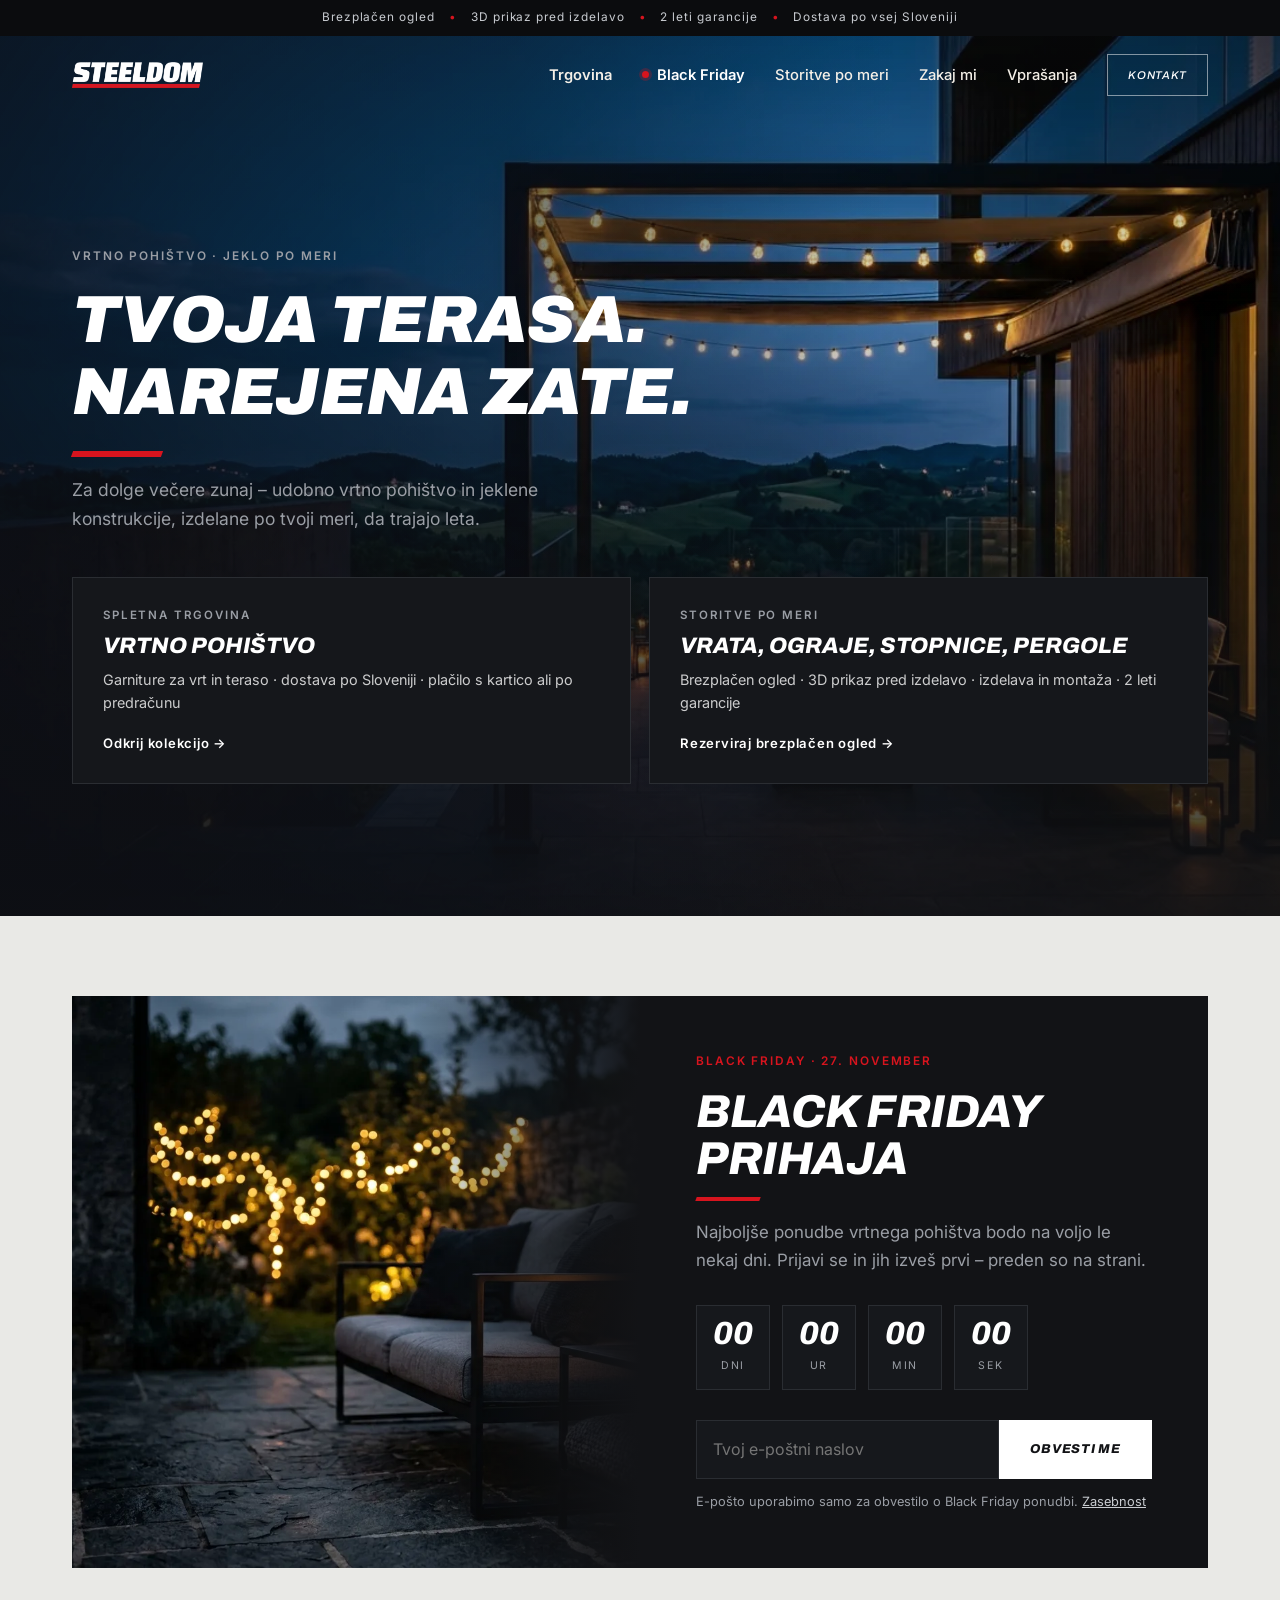
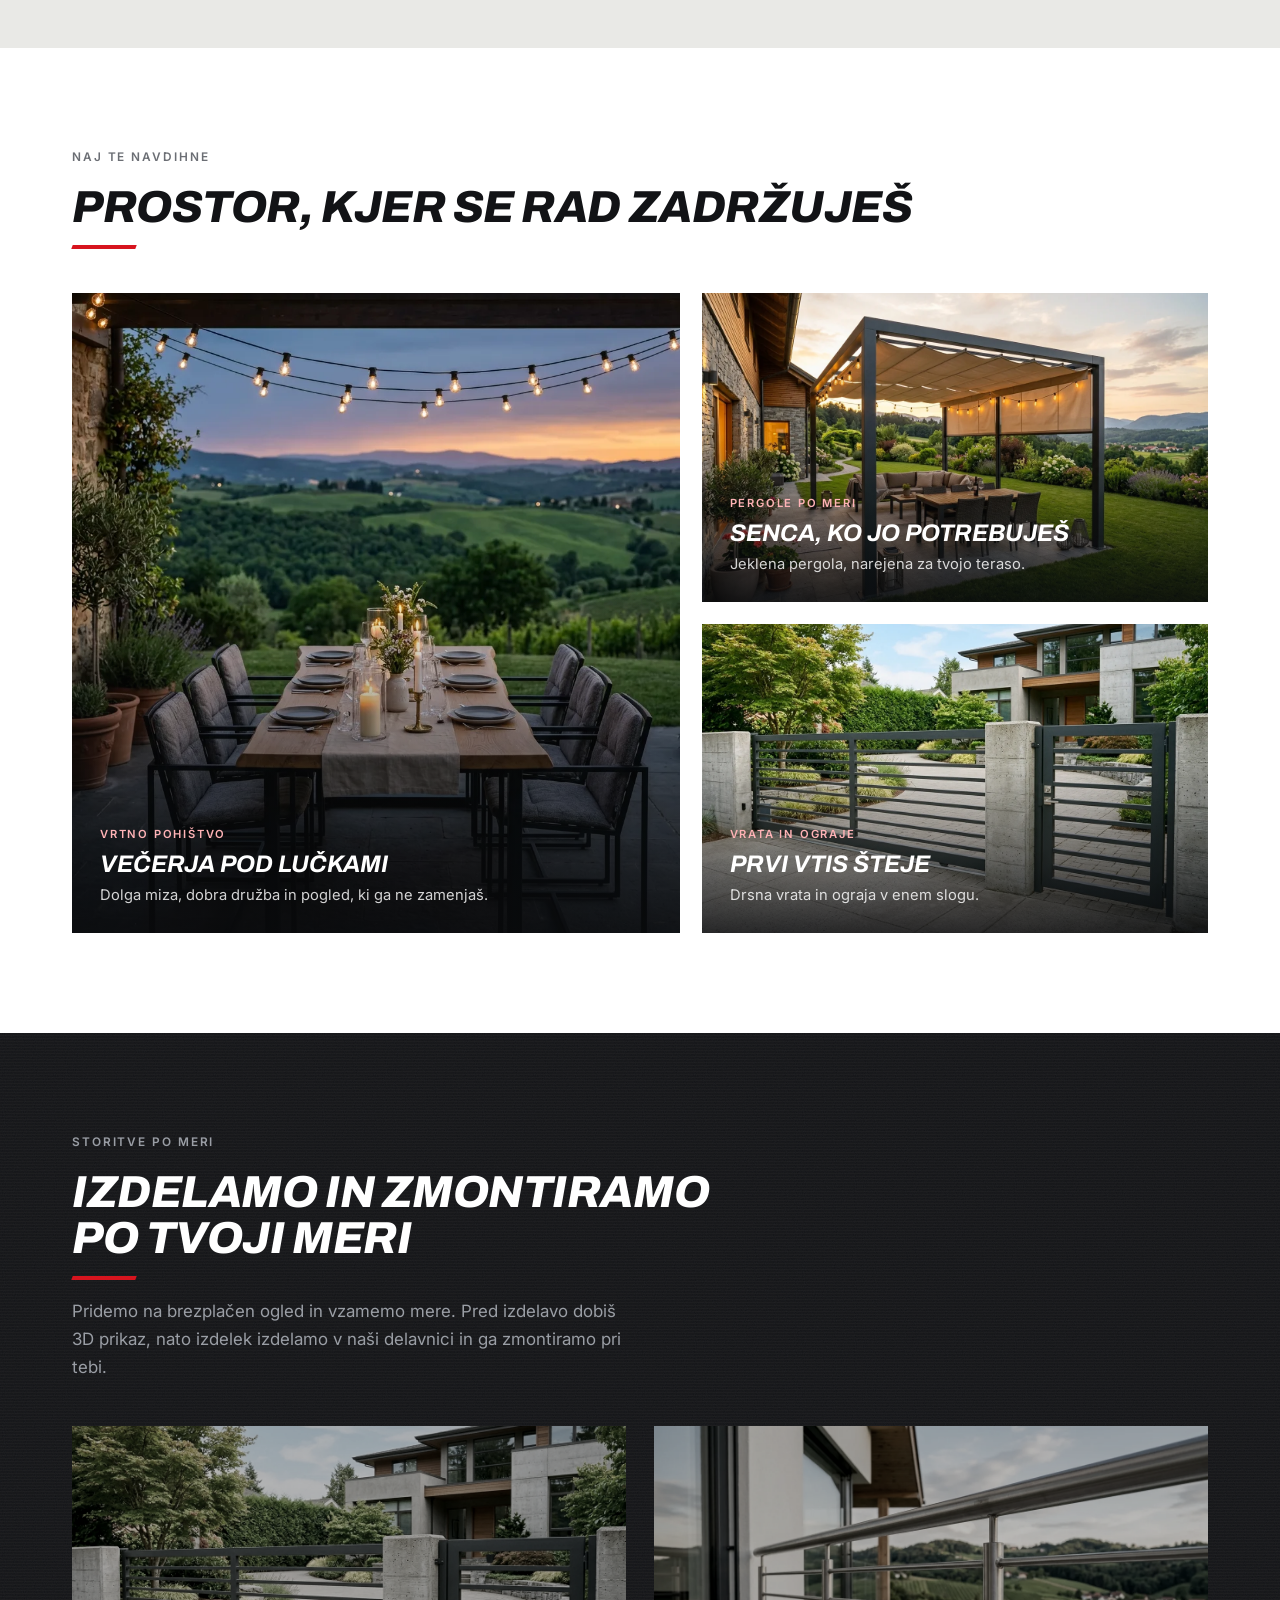
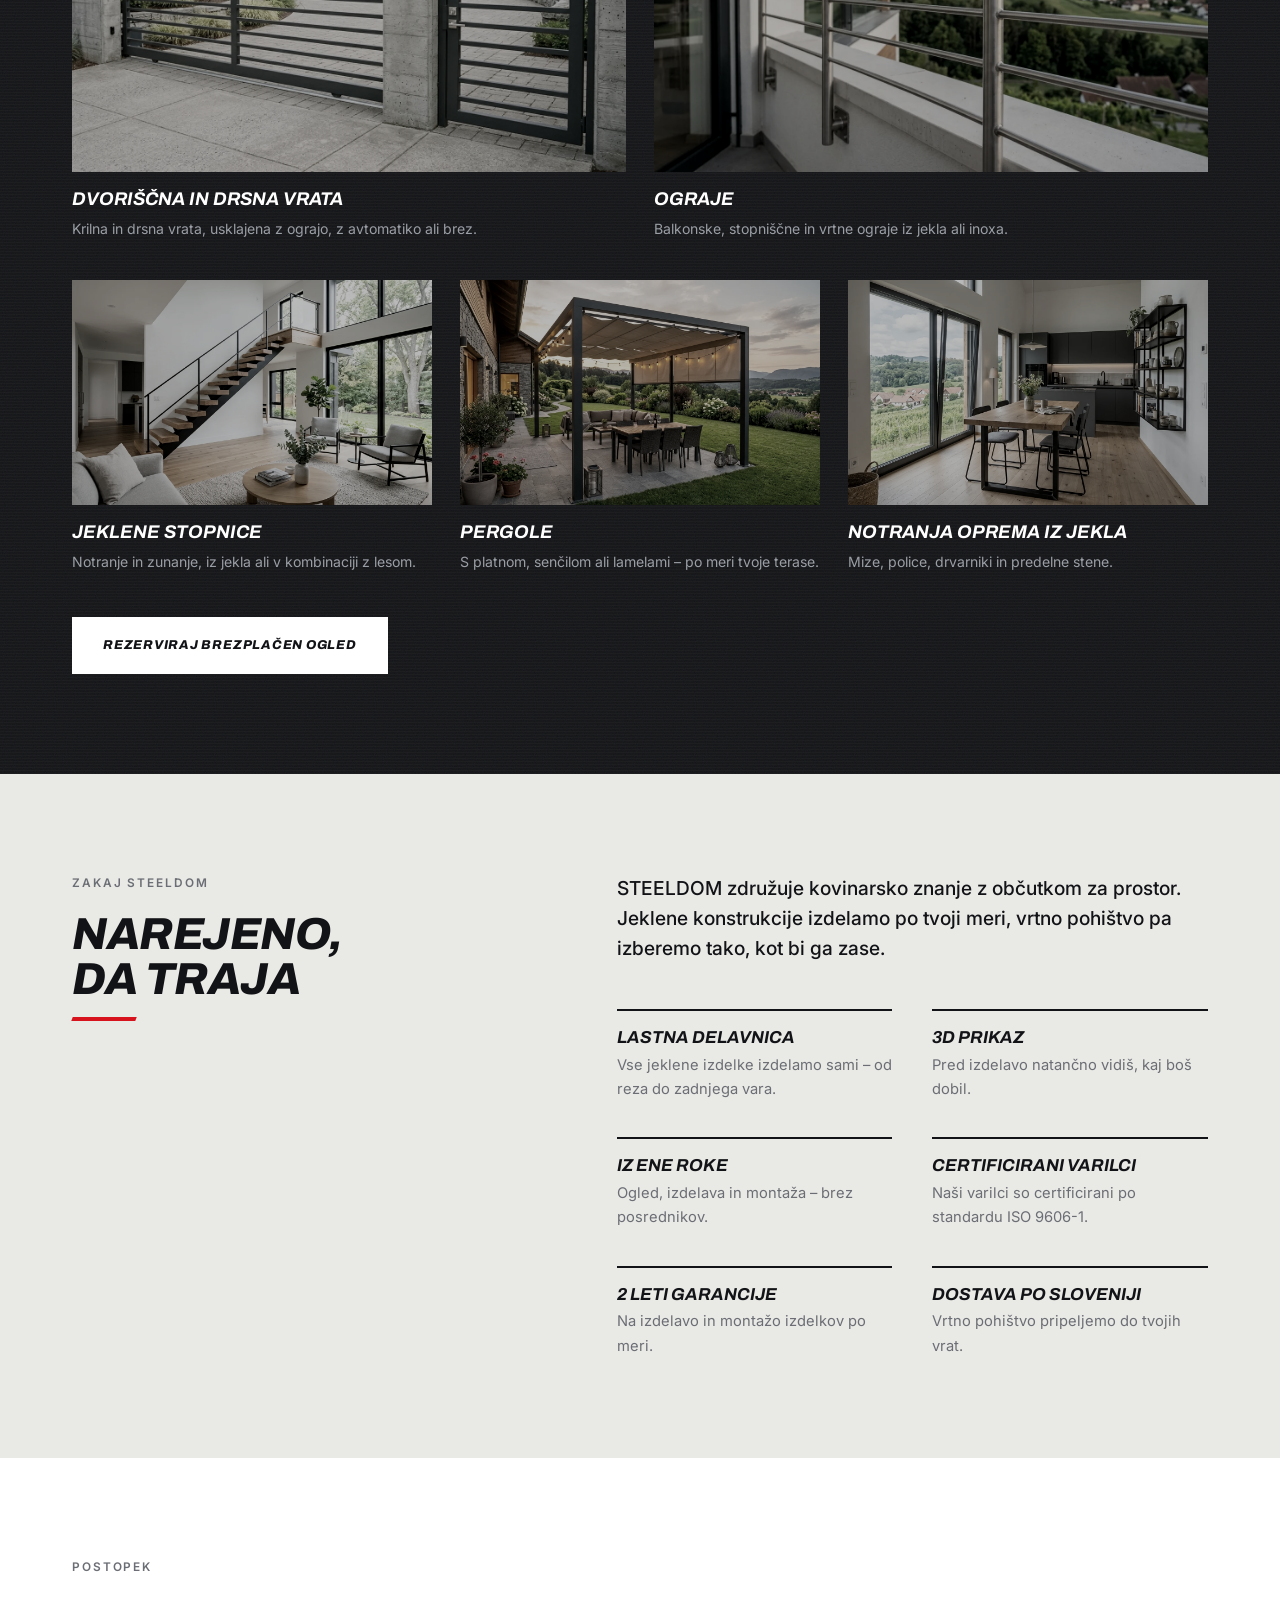
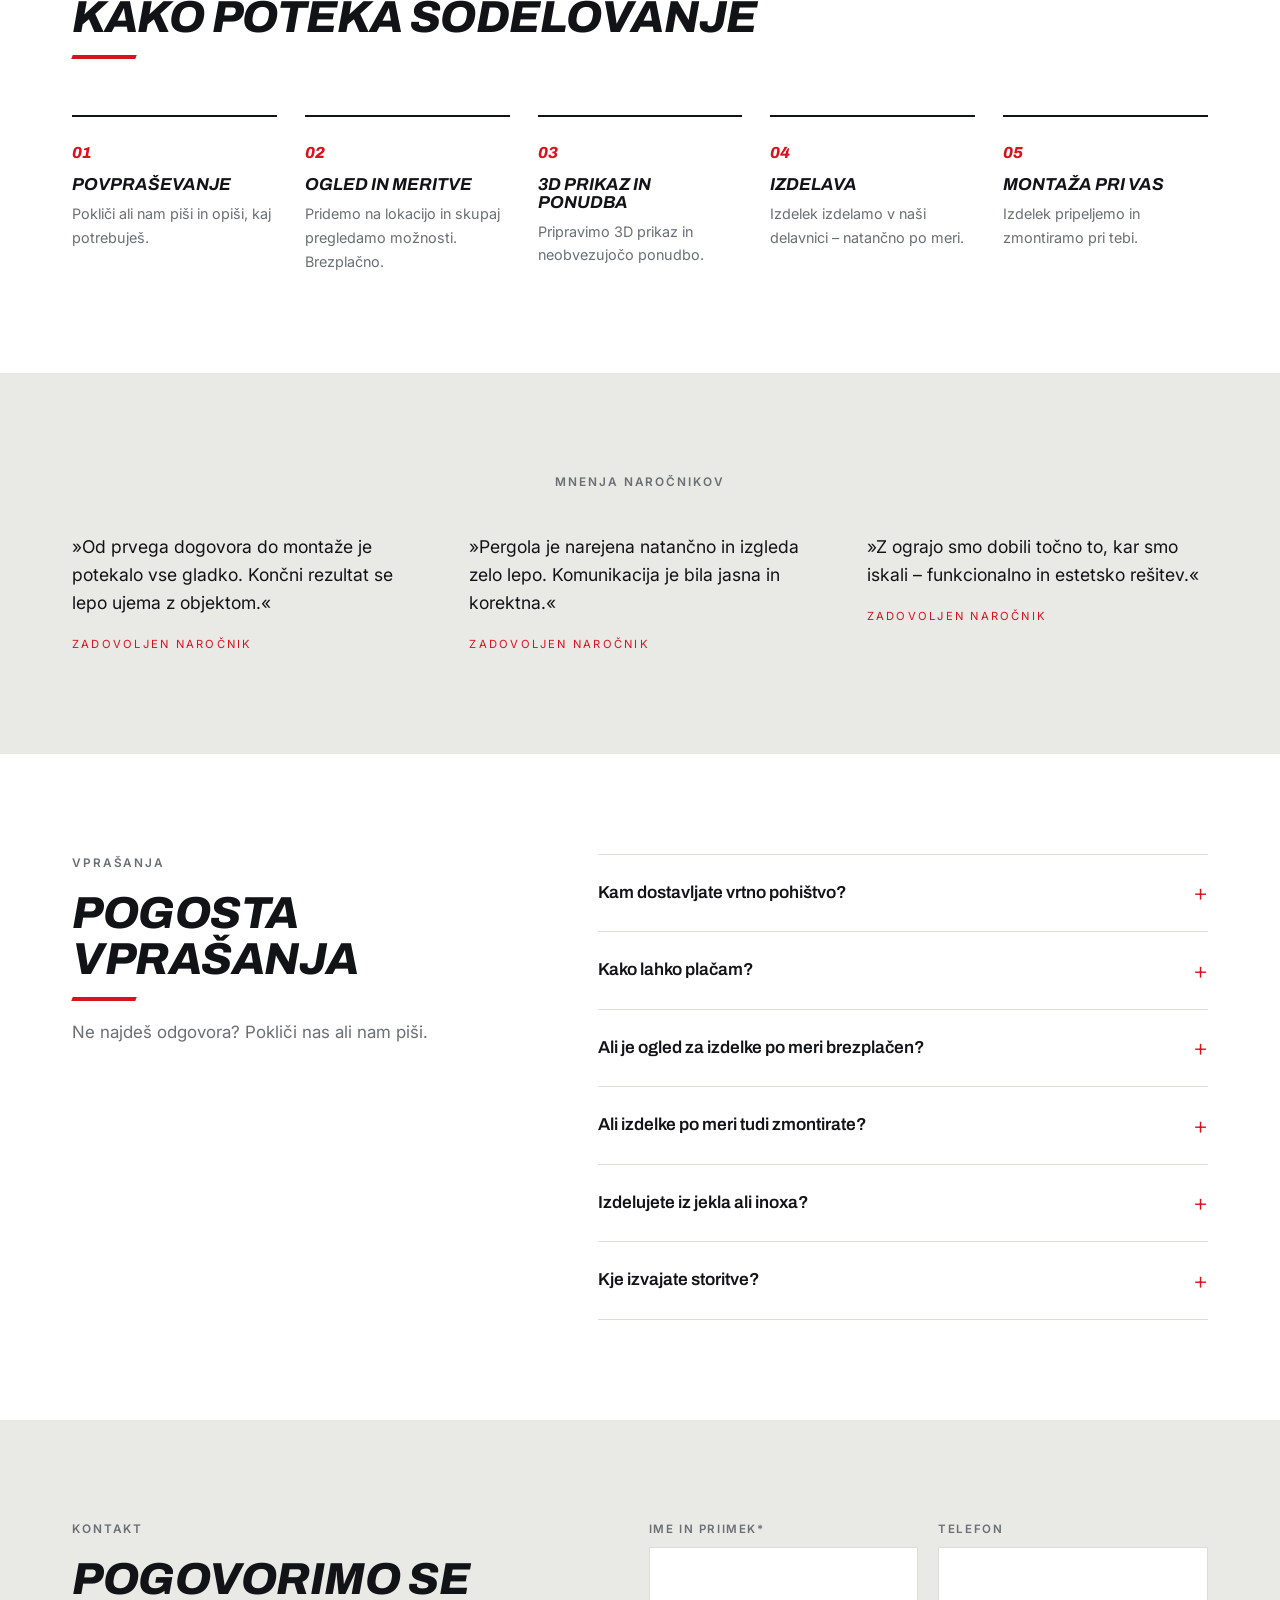
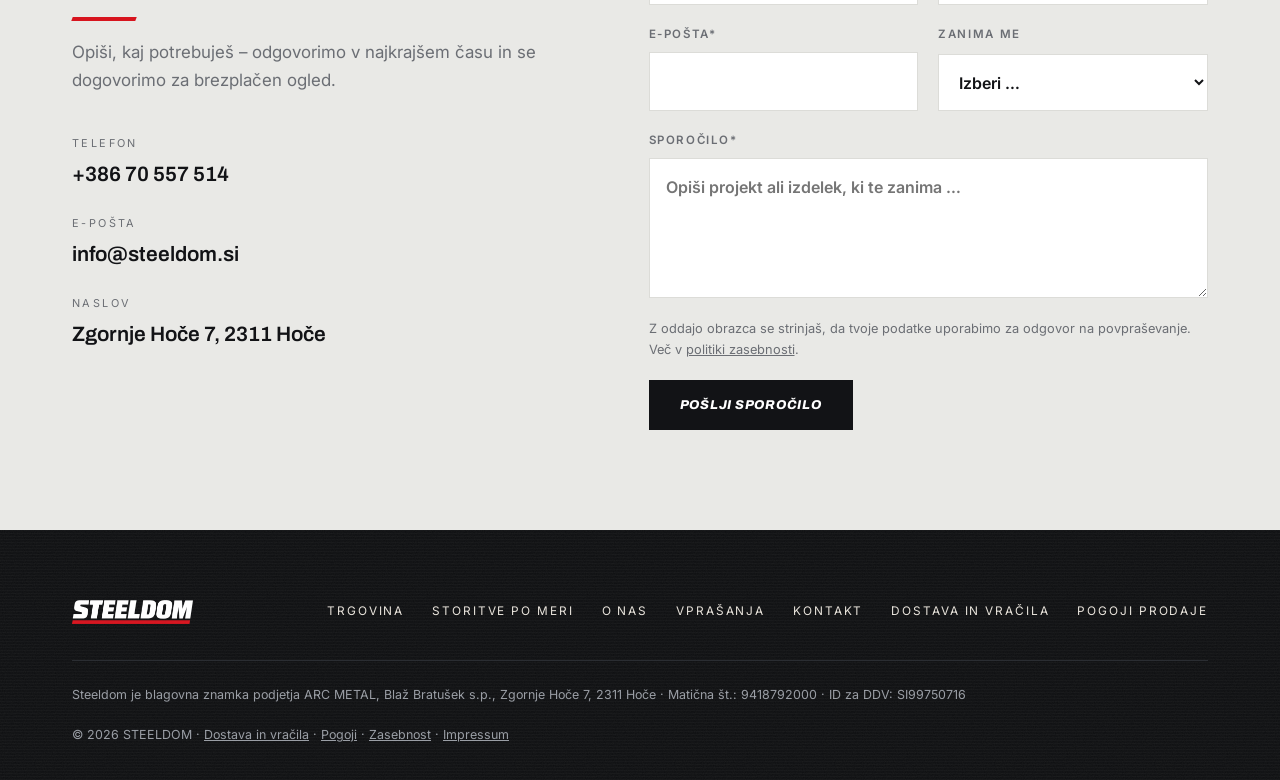
==== index.html @ 92d166ce "Ikona strani, SEO (sitemap, robots, canonical, og-image), stran Dostava in vračila, plavajoči kontak" ====
<!DOCTYPE html>
<html lang="sl">
<head>
<meta charset="utf-8">
<meta name="viewport" content="width=device-width, initial-scale=1">
<title>STEELDOM – Vrtno pohištvo in jeklene konstrukcije po meri</title>
<meta name="description" content="STEELDOM – vrtno pohištvo ter jeklena vrata, ograje, stopnice in pergole po meri. Lastna delavnica, 3D prikaz pred izdelavo, montaža in 2 leti garancije.">
<meta name="theme-color" content="#121316">
<meta property="og:title" content="STEELDOM – Tvoja terasa. Narejena zate.">
<meta property="og:description" content="Vrtno pohištvo in jeklene konstrukcije po meri za sodobne domove.">
<meta property="og:type" content="website">
<meta property="og:url" content="https://steeldom.si/">
<meta property="og:image" content="https://steeldom.si/img/og-image.jpg">
<meta property="og:locale" content="sl_SI">
<meta name="twitter:card" content="summary_large_image">
<link rel="preconnect" href="https://fonts.googleapis.com">
<link rel="preconnect" href="https://fonts.gstatic.com" crossorigin>
<link href="https://fonts.googleapis.com/css2?family=Archivo:ital,wght@0,500;0,600;0,700;1,700;1,800;1,900&family=Inter:wght@400;500;600&display=swap" rel="stylesheet">
<link rel="icon" href="favicon.ico" sizes="any">
<link rel="icon" type="image/png" sizes="32x32" href="img/favicon-32.png">
<link rel="apple-touch-icon" href="img/apple-touch-icon.png">
<link rel="manifest" href="site.webmanifest">
<link rel="canonical" href="https://steeldom.si/">
<link rel="stylesheet" href="style.css">
<script type="application/ld+json">
{"@context":"https://schema.org","@type":"LocalBusiness","name":"STEELDOM","legalName":"ARC METAL, Blaž Bratušek s.p.","url":"https://steeldom.si","email":"info@steeldom.si","telephone":"+38670557514","address":{"@type":"PostalAddress","streetAddress":"Zgornje Hoče 7","postalCode":"2311","addressLocality":"Hoče","addressCountry":"SI"},"vatID":"SI99750716","areaServed":"SI","logo":"https://steeldom.si/img/icon-512.png","image":"https://steeldom.si/img/og-image.jpg","priceRange":"€€"}
</script>
</head>
<body class="home">

<div class="trustbar"><div class="wrap">Brezplačen ogled <i>•</i> 3D prikaz pred izdelavo <i>•</i> 2 leti garancije<span class="tb-x"> <i>•</i> Dostava po vsej Sloveniji</span></div></div>
<header class="top">
  <div class="wrap">
    <a href="#" class="logo"><img class="l-light" src="img/logo.png" alt="STEELDOM" width="480" height="95"><img class="l-dark" src="img/logo-dark.png" alt="" width="480" height="95"></a>
    <nav class="nav" aria-label="Glavni meni">
      <a href="vrtno-pohistvo.html" class="nav-shop">Trgovina</a>
      <a href="#black-friday" class="nav-bf">Black Friday</a>
      <a href="#storitve">Storitve po meri</a>
      <a href="#o-nas">Zakaj mi</a>
      <a href="#vprasanja">Vprašanja</a>
      <a href="#kontakt" class="btn small">Kontakt</a>
    </nav>
    <button class="burger" aria-label="Meni" aria-expanded="false"><span></span><span></span><span></span></button>
  </div>
</header>

<!-- HERO -->
<section class="hero">
  <div class="hero-photo" aria-hidden="true"><img src="img/hero-vecer.webp" alt="" width="1376" height="768"></div>
  <div class="wrap hero-inner">
    <div class="hero-text">
      <div class="eyebrow light">Vrtno pohištvo · Jeklo po meri</div>
      <h1>Tvoja terasa.<br>Narejena zate.</h1>
      <p>Za dolge večere zunaj – udobno vrtno pohištvo in jeklene konstrukcije, izdelane po tvoji meri, da trajajo leta.</p>
    </div>
    <div class="paths">
      <a href="vrtno-pohistvo.html" class="path rv">
        <span class="path-tag">Spletna trgovina</span>
        <span class="path-title">Vrtno pohištvo</span>
        <span class="path-desc">Garniture za vrt in teraso · dostava po Sloveniji · plačilo s kartico ali po predračunu</span>
        <span class="path-go">Odkrij kolekcijo →</span>
      </a>
      <a href="#storitve" class="path rv">
        <span class="path-tag">Storitve po meri</span>
        <span class="path-title">Vrata, ograje, stopnice, pergole</span>
        <span class="path-desc">Brezplačen ogled · 3D prikaz pred izdelavo · izdelava in montaža · 2 leti garancije</span>
        <span class="path-go">Rezerviraj brezplačen ogled →</span>
      </a>
    </div>
  </div>
</section>

<!-- BLACK FRIDAY -->
<section id="black-friday" class="bf-sec soft">
  <div class="wrap"><div class="bf">
  <div class="bf-img"><img src="img/lounge-vecer.webp" alt="Vrtni kavč z jekleno konstrukcijo in svetilko ob večeru" loading="lazy" width="1264" height="848"></div>
  <div class="bf-text rv">
    <div class="eyebrow">Black Friday · 27. november</div>
    <h2>Black Friday<br>prihaja</h2>
    <p class="lead">Najboljše ponudbe vrtnega pohištva bodo na voljo le nekaj dni. Prijavi se in jih izveš prvi – preden so na strani.</p>
    <div class="countdown" id="countdown" data-to="2026-11-27T00:00:00+01:00">
      <div><b data-u="d">00</b><span>dni</span></div><div><b data-u="h">00</b><span>ur</span></div><div><b data-u="m">00</b><span>min</span></div><div><b data-u="s">00</b><span>sek</span></div>
    </div>
    <form id="bf-form" class="bf-form">
      <input type="hidden" name="access_key" value="b0396841-0e2a-41e7-840a-0f9ad65b1908">
      <input type="hidden" name="subject" value="Black Friday – nova prijava na obvestilo">
      <input type="hidden" name="from_name" value="steeldom.si">
      <input type="checkbox" name="botcheck" class="hp" tabindex="-1" autocomplete="off">
      <input name="email" type="email" required placeholder="Tvoj e-poštni naslov" aria-label="E-pošta" autocomplete="email">
      <button type="submit" class="btn light">Obvesti me</button>
    </form>
    <div id="bf-msg" class="form-msg" role="status"></div>
    <p class="consent">E-pošto uporabimo samo za obvestilo o Black Friday ponudbi. <a href="privacy.html">Zasebnost</a></p>
  </div>
</div></div>
</section>

<!-- NAVDIH -->
<section id="navdih" class="white">
  <div class="wrap">
    <div class="head-row">
      <div>
        <div class="eyebrow">Naj te navdihne</div>
        <h2>Prostor, kjer se rad zadržuješ</h2>
      </div>
    </div>
    <div class="insp">
      <a href="vrtno-pohistvo.html" class="insp-card big rv"><img src="img/miza-vecer.webp" alt="Jedilna miza z jeklenim podnožjem pod lučkami ob sončnem zahodu" loading="lazy" width="928" height="1152"><div class="insp-txt"><span>Vrtno pohištvo</span><h3>Večerja pod lučkami</h3><p>Dolga miza, dobra družba in pogled, ki ga ne zamenjaš.</p></div></a>
      <a href="#storitve" class="insp-card rv"><img src="img/pergola.webp" alt="Jeklena pergola s senčilom nad teraso" loading="lazy" width="1312" height="816"><div class="insp-txt"><span>Pergole po meri</span><h3>Senca, ko jo potrebuješ</h3><p>Jeklena pergola, narejena za tvojo teraso.</p></div></a>
      <a href="#storitve" class="insp-card rv"><img src="img/vrata.webp" alt="Jeklena drsna dvoriščna vrata" loading="lazy" width="1312" height="816"><div class="insp-txt"><span>Vrata in ograje</span><h3>Prvi vtis šteje</h3><p>Drsna vrata in ograja v enem slogu.</p></div></a>
    </div>
  </div>
</section>

<!-- KOLEKCIJA -->
<section id="trgovina" class="shop-band">
  <div class="wrap">
    <div class="head-row">
      <div>
        <div class="eyebrow">Spletna trgovina</div>
        <h2>Vrtno pohištvo</h2>
        <p class="lead">Garniture za vrt in teraso z dostavo po vsej Sloveniji. Plačaš s kartico ali po predračunu.</p>
      </div>
      <a href="vrtno-pohistvo.html" class="btn">Vsi izdelki v trgovini</a>
    </div>
    <div id="shop-grid" class="pgrid-list home-shop" data-limit="3"></div>
  </div>
</section>

<!-- PO MERI -->
<section id="storitve" class="dark custom">
  <div class="wrap custom-grid">
    <div class="custom-text">
      <div class="eyebrow">Storitve po meri</div>
      <h2>Izdelamo in zmontiramo<br>po tvoji meri</h2>
      <p class="lead">Pridemo na brezplačen ogled in vzamemo mere. Pred izdelavo dobiš 3D prikaz, nato izdelek izdelamo v naši delavnici in ga zmontiramo pri tebi.</p>
      <ol class="custom-list rv">
        <li><div class="cl-img"><img src="img/vrata.webp" alt="Dvoriščna in drsna vrata" loading="lazy" width="1312" height="816"></div><div><h3>Dvoriščna in drsna vrata</h3><p>Krilna in drsna vrata, usklajena z ograjo, z avtomatiko ali brez.</p></div></li>
        <li><div class="cl-img"><img src="img/ograja.webp" alt="Ograje" loading="lazy" width="1312" height="816"></div><div><h3>Ograje</h3><p>Balkonske, stopniščne in vrtne ograje iz jekla ali inoxa.</p></div></li>
        <li><div class="cl-img"><img src="img/stopnice.webp" alt="Jeklene stopnice" loading="lazy" width="1312" height="816"></div><div><h3>Jeklene stopnice</h3><p>Notranje in zunanje, iz jekla ali v kombinaciji z lesom.</p></div></li>
        <li><div class="cl-img"><img src="img/pergola.webp" alt="Pergole" loading="lazy" width="1312" height="816"></div><div><h3>Pergole</h3><p>S platnom, senčilom ali lamelami – po meri tvoje terase.</p></div></li>
        <li><div class="cl-img"><img src="img/notranja-oprema.webp" alt="Notranja oprema iz jekla" loading="lazy" width="1312" height="816"></div><div><h3>Notranja oprema iz jekla</h3><p>Mize, police, drvarniki in predelne stene.</p></div></li>
      </ol>
      <a href="#kontakt" class="btn light">Rezerviraj brezplačen ogled</a>
    </div>
  </div>
</section>

<!-- O NAS -->
<section id="o-nas" class="soft">
  <div class="wrap about-grid">
    <div class="rv">
      <div class="eyebrow">Zakaj STEELDOM</div>
      <h2>Narejeno,<br>da traja</h2>
    </div>
    <div class="rv">
      <p class="lead-dark">STEELDOM združuje kovinarsko znanje z občutkom za prostor. Jeklene konstrukcije izdelamo po tvoji meri, vrtno pohištvo pa izberemo tako, kot bi ga zase.</p>
      <div class="values">
        <div><h3>Lastna delavnica</h3><p>Vse jeklene izdelke izdelamo sami – od reza do zadnjega vara.</p></div>
        <div><h3>3D prikaz</h3><p>Pred izdelavo natančno vidiš, kaj boš dobil.</p></div>
        <div><h3>Iz ene roke</h3><p>Ogled, izdelava in montaža – brez posrednikov.</p></div>
        <div><h3>Certificirani varilci</h3><p>Naši varilci so certificirani po standardu ISO 9606-1.</p></div>
        <div><h3>2 leti garancije</h3><p>Na izdelavo in montažo izdelkov po meri.</p></div>
        <div><h3>Dostava po Sloveniji</h3><p>Vrtno pohištvo pripeljemo do tvojih vrat.</p></div>
      </div>
    </div>
  </div>
</section>

<!-- POSTOPEK -->
<section id="postopek" class="white">
  <div class="wrap">
    <div class="eyebrow">Postopek</div>
    <h2>Kako poteka sodelovanje</h2>
    <ol class="steps">
      <li class="step rv"><span class="step-n">01</span><h3>Povpraševanje</h3><p>Pokliči ali nam piši in opiši, kaj potrebuješ.</p></li>
      <li class="step rv"><span class="step-n">02</span><h3>Ogled in meritve</h3><p>Pridemo na lokacijo in skupaj pregledamo možnosti. Brezplačno.</p></li>
      <li class="step rv"><span class="step-n">03</span><h3>3D prikaz in ponudba</h3><p>Pripravimo 3D prikaz in neobvezujočo ponudbo.</p></li>
      <li class="step rv"><span class="step-n">04</span><h3>Izdelava</h3><p>Izdelek izdelamo v naši delavnici – natančno po meri.</p></li>
      <li class="step rv"><span class="step-n">05</span><h3>Montaža pri vas</h3><p>Izdelek pripeljemo in zmontiramo pri tebi.</p></li>
    </ol>
  </div>
</section>

<!-- MNENJA -->
<section id="mnenja" class="soft">
  <div class="wrap">
    <div class="eyebrow center">Mnenja naročnikov</div>
    <div class="quotes">
      <figure class="rv"><blockquote>»Od prvega dogovora do montaže je potekalo vse gladko. Končni rezultat se lepo ujema z objektom.«</blockquote><figcaption>Zadovoljen naročnik</figcaption></figure>
      <figure class="rv"><blockquote>»Pergola je narejena natančno in izgleda zelo lepo. Komunikacija je bila jasna in korektna.«</blockquote><figcaption>Zadovoljen naročnik</figcaption></figure>
      <figure class="rv"><blockquote>»Z ograjo smo dobili točno to, kar smo iskali – funkcionalno in estetsko rešitev.«</blockquote><figcaption>Zadovoljen naročnik</figcaption></figure>
    </div>
  </div>
</section>

<!-- FAQ -->
<section id="vprasanja" class="white">
  <div class="wrap faq-grid">
    <div>
      <div class="eyebrow">Vprašanja</div>
      <h2>Pogosta vprašanja</h2>
      <p class="lead">Ne najdeš odgovora? Pokliči nas ali nam piši.</p>
    </div>
    <div class="faq">
      <details><summary>Kam dostavljate vrtno pohištvo?</summary><p>Po vsej Sloveniji. Dobavni rok in stroški dostave so navedeni pri vsakem izdelku.</p></details>
      <details><summary>Kako lahko plačam?</summary><p>S plačilno ali kreditno kartico, Apple Pay ali Google Pay, ali po predračunu z nakazilom na račun.</p></details>
      <details><summary>Ali je ogled za izdelke po meri brezplačen?</summary><p>Da. Ogled, meritve in priprava ponudbe so brezplačni in neobvezujoči.</p></details>
      <details><summary>Ali izdelke po meri tudi zmontirate?</summary><p>Da. Izdelek izdelamo v naši delavnici, ga pripeljemo in zmontiramo pri tebi.</p></details>
      <details><summary>Izdelujete iz jekla ali inoxa?</summary><p>Oboje. Material izberemo skupaj glede na namen, videz in proračun.</p></details>
      <details><summary>Kje izvajate storitve?</summary><p>Po vsej Sloveniji, po dogovoru tudi drugje.</p></details>
    </div>
  </div>
</section>

<!-- KONTAKT -->
<section id="kontakt" class="soft">
  <div class="wrap contact-grid">
    <div>
      <div class="eyebrow">Kontakt</div>
      <h2>Pogovorimo se</h2>
      <p class="lead">Opiši, kaj potrebuješ – odgovorimo v najkrajšem času in se dogovorimo za brezplačen ogled.</p>
      <div class="contact-info">
        <a href="tel:+38670557514"><small>Telefon</small><span>+386 70 557 514</span></a>
        <a href="mailto:info@steeldom.si"><small>E-pošta</small><span>info@steeldom.si</span></a>
        <div><small>Naslov</small><span>Zgornje Hoče 7, 2311 Hoče</span></div>
      </div>
    </div>
    <form id="contact-form">
      <input type="hidden" name="access_key" value="b0396841-0e2a-41e7-840a-0f9ad65b1908">
      <input type="hidden" name="subject" value="Novo povpraševanje – steeldom.si">
      <input type="hidden" name="from_name" value="steeldom.si">
      <input type="checkbox" name="botcheck" class="hp" tabindex="-1" autocomplete="off">
      <div class="row">
        <label>Ime in priimek*<input name="name" required autocomplete="name"></label>
        <label>Telefon<input name="phone" type="tel" autocomplete="tel"></label>
      </div>
      <div class="row">
        <label>E-pošta*<input name="email" type="email" required autocomplete="email"></label>
        <label>Zanima me
          <select name="type" id="f-type">
            <option value="">Izberi …</option>
            <option>Vrtno pohištvo</option><option>Dvoriščna / drsna vrata</option><option>Ograja</option><option>Stopnice</option><option>Pergola</option><option>Notranja oprema</option><option>Drugo</option>
          </select>
        </label>
      </div>
      <label>Sporočilo*<textarea name="message" id="f-msg" required placeholder="Opiši projekt ali izdelek, ki te zanima …"></textarea></label>
      <p class="consent">Z oddajo obrazca se strinjaš, da tvoje podatke uporabimo za odgovor na povpraševanje. Več v <a href="privacy.html">politiki zasebnosti</a>.</p>
      <div id="form-msg" class="form-msg" role="status"></div>
      <div><button type="submit" class="btn">Pošlji sporočilo</button></div>
    </form>
  </div>
</section>

<footer>
  <div class="wrap">
    <div class="f-top">
      <a href="#" class="logo"><img src="img/logo.png" alt="STEELDOM" width="480" height="95"></a>
      <div class="f-links">
        <a href="vrtno-pohistvo.html">Trgovina</a><a href="#storitve">Storitve po meri</a><a href="#o-nas">O nas</a>
        <a href="#vprasanja">Vprašanja</a><a href="#kontakt">Kontakt</a><a href="dostava.html">Dostava in vračila</a><a href="pogoji.html">Pogoji prodaje</a>
      </div>
    </div>
    <div class="f-bottom">
      <div>Steeldom je blagovna znamka podjetja ARC METAL, Blaž Bratušek s.p., Zgornje Hoče 7, 2311 Hoče · Matična št.: 9418792000 · ID za DDV: SI99750716</div>
      <div>© <span id="year">2026</span> STEELDOM · <a href="dostava.html">Dostava in vračila</a> · <a href="pogoji.html">Pogoji</a> · <a href="privacy.html">Zasebnost</a> · <a href="impressum.html">Impressum</a></div>
    </div>
  </div>
</footer>

<div class="fab" aria-label="Hiter kontakt">
  <a href="tel:+38670557514" class="fab-call"><svg viewBox="0 0 24 24" width="18" height="18" aria-hidden="true"><path fill="currentColor" d="M6.6 10.8a15.1 15.1 0 0 0 6.6 6.6l2.2-2.2a1 1 0 0 1 1-.25 11.4 11.4 0 0 0 3.6.57 1 1 0 0 1 1 1V20a1 1 0 0 1-1 1A17 17 0 0 1 3 4a1 1 0 0 1 1-1h3.5a1 1 0 0 1 1 1c0 1.25.2 2.45.57 3.57a1 1 0 0 1-.25 1z"/></svg>Pokliči</a>
  <a href="index.html#kontakt" class="fab-msg">Brezplačen ogled</a>
</div>
<script src="main.js"></script>
<script src="products.js"></script>
<script src="shop.js"></script>
</body>
</html>
---- style.css ----
:root{
  --bg:#f4f4f2;
  --paper:#ffffff;
  --soft:#e9e9e6;
  --ink:#121316;
  --text:#24262a;
  --muted:#6b6e74;
  --line:#dcdcd8;
  --bronze:#d7141e;
  --bronze-dark:#b00f18;
  --dark:#121316;
  --dark-2:#1a1c20;
  --dark-line:#2a2d32;
  --dark-muted:#9a9ea5;
  --max:1200px;
  --serif:"Archivo","Helvetica Neue",Arial,sans-serif;
  --sans:"Inter","Helvetica Neue",Arial,sans-serif;
}
*{box-sizing:border-box;margin:0;padding:0}
html{scroll-behavior:smooth;scroll-padding-top:84px}
body{font-family:var(--sans);color:var(--text);background:var(--bg);line-height:1.65;font-size:16.5px;-webkit-font-smoothing:antialiased}
img{max-width:100%;display:block}
a{color:inherit}
.wrap{max-width:var(--max);margin:0 auto;padding:0 32px}
h1,h2,h3{font-family:var(--serif);font-weight:600;line-height:1.12;letter-spacing:-.02em;color:var(--ink)}
h2{font-size:clamp(1.9rem,3.6vw,2.8rem)}
h3{font-size:1.15rem}
.eyebrow{font-family:var(--sans);font-size:.74rem;font-weight:600;letter-spacing:.16em;text-transform:uppercase;color:var(--bronze);margin-bottom:18px}
.eyebrow.light{color:#e6d6bd}
.eyebrow.center{text-align:center}
.lead{font-size:1.06rem;color:var(--muted);max-width:560px;margin-top:18px}
.lead-dark{font-size:1.2rem;line-height:1.55;color:var(--ink);font-weight:500}
section{padding:130px 0}
section.soft{background:var(--soft)}
section.dark{background:var(--dark);color:#e9eaec}
.dark h2,.dark h3{color:#fff}
.dark .lead{color:var(--dark-muted)}

/* Buttons & links */
.btn{display:inline-flex;align-items:center;justify-content:center;gap:10px;font-family:var(--sans);font-weight:600;font-size:.8rem;letter-spacing:.08em;text-transform:uppercase;text-decoration:none;padding:17px 30px;border-radius:2px;border:1px solid var(--ink);background:var(--ink);color:#fff;cursor:pointer;transition:background .25s,border-color .25s,color .25s}
.btn:hover{background:var(--bronze);border-color:var(--bronze)}
.btn.light{background:#f7f4ef;border-color:#f7f4ef;color:var(--ink)}
.btn.light:hover{background:#fff;border-color:#fff}
.btn.outline{background:transparent;color:var(--ink)}
.btn.outline:hover{background:var(--ink);color:#fff;border-color:var(--ink)}
.btn.small{padding:11px 20px;font-size:.7rem}
.link-arrow{font-size:.76rem;font-weight:600;letter-spacing:.16em;text-transform:uppercase;text-decoration:none;color:var(--ink);display:inline-flex;align-items:center;gap:12px;padding-bottom:4px;border-bottom:1px solid currentColor;transition:gap .25s,color .25s}
.link-arrow::after{content:"→";letter-spacing:0}
.link-arrow:hover{gap:18px;color:var(--bronze)}
.link-arrow.light{color:#f7f4ef}

/* Header */
.top{position:fixed;inset:0 0 auto 0;z-index:50;transition:background .35s,box-shadow .35s}
.top .wrap{display:flex;align-items:center;justify-content:space-between;height:84px}
.logo{display:block;text-decoration:none}
.logo img{height:26px;width:auto}
.logo .l-dark{display:none}
.top.solid{background:rgba(247,244,239,.96);box-shadow:0 1px 0 var(--line);backdrop-filter:blur(10px)}
.top.solid .l-light{display:none}
.top.solid .l-dark{display:block}
.nav{display:flex;align-items:center;gap:36px}
.nav a{color:#f4efe7;text-decoration:none;font-size:.92rem;font-weight:500}
.nav a:hover{color:#fff;opacity:.75}
.nav a.nav-shop{font-weight:600;text-decoration:underline;text-decoration-color:var(--bronze);text-decoration-thickness:2px;text-underline-offset:7px}
.nav a.nav-shop.on{color:var(--bronze)}
.nav a.btn{background:transparent;border-color:rgba(255,255,255,.5);color:#fff}
.nav a.btn:hover{background:#fff;color:var(--ink);opacity:1}
.top.solid .nav a{color:var(--ink)}
.top.solid .nav a.btn{border-color:var(--ink);color:var(--ink)}
.top.solid .nav a.btn:hover{background:var(--ink);color:#fff}
.burger{display:none;background:none;border:0;width:44px;height:44px;cursor:pointer}
.burger span{display:block;width:24px;height:1.5px;background:#fff;margin:6px auto}
.top.solid .burger span{background:var(--ink)}

/* Hero */
.hero{position:relative;min-height:100vh;min-height:100svh;display:flex;flex-direction:column;justify-content:flex-end;color:#fff;padding:0;overflow:hidden;background:var(--dark)}
.hero-bg{position:absolute;inset:0}
.hero-bg img{width:100%;height:100%;object-fit:cover;transform:scale(1.04);animation:heroZoom 14s ease-out forwards}
.hero-bg::after{content:"";position:absolute;inset:0;background:linear-gradient(180deg,rgba(15,14,12,.55) 0%,rgba(15,14,12,.3) 40%,rgba(15,14,12,.7) 100%)}
@keyframes heroZoom{to{transform:scale(1)}}
.hero-inner{position:relative;width:100%;padding:150px 32px 70px}
.hero-text{max-width:720px}
.paths{display:grid;grid-template-columns:1fr 1fr;gap:18px;margin-top:44px}
.path{display:flex;flex-direction:column;gap:8px;text-decoration:none;color:#fff;background:rgba(21,20,18,.55);backdrop-filter:blur(8px);-webkit-backdrop-filter:blur(8px);border:1px solid rgba(255,255,255,.22);padding:28px 30px;transition:background .25s,border-color .25s,transform .25s}
.path:hover{background:rgba(21,20,18,.75);border-color:#e6d6bd;transform:translateY(-3px)}
.path-tag{font-size:.72rem;font-weight:600;letter-spacing:.16em;text-transform:uppercase;color:#e6d6bd}
.path-title{font-family:var(--serif);font-size:1.6rem;font-weight:600;line-height:1.2}
.path-desc{font-size:.9rem;color:rgba(255,255,255,.78)}
.path-go{margin-top:10px;font-size:.82rem;font-weight:600;letter-spacing:.06em}
.hero h1{font-size:clamp(2.2rem,5vw,4rem);color:#fff;font-weight:600;line-height:1.08}
.hero h1 em{font-style:italic;color:#ead9bf}
.hero p{font-size:1.1rem;color:rgba(255,255,255,.88);max-width:560px;margin-top:18px}
.ctas{display:flex;gap:30px;align-items:center;flex-wrap:wrap}
.hero-strip::before{content:"";position:absolute;top:-22px;left:32px;right:32px;height:1px;background:rgba(255,255,255,.22)}
.hero-strip{position:relative;width:100%;margin-top:22px;list-style:none;display:flex;justify-content:space-between;gap:20px;border-top:0;padding-top:0;padding-bottom:30px;font-size:.72rem;letter-spacing:.2em;text-transform:uppercase;color:rgba(255,255,255,.75)}

/* Section heads */
.head-row{display:flex;justify-content:space-between;align-items:flex-end;gap:30px;flex-wrap:wrap}

/* Shop cards (home + listing) */
.pgrid-list{display:grid;grid-template-columns:repeat(3,1fr);gap:36px}
.home-shop{margin-top:60px}
.pcard{display:block;text-decoration:none;color:inherit}
.pcard-img{position:relative;aspect-ratio:4/5;background:var(--soft);overflow:hidden}
.pcard-img img{width:100%;height:100%;object-fit:cover;transition:transform .9s cubic-bezier(.2,.7,.2,1)}
.pcard:hover .pcard-img img{transform:scale(1.05)}
.pcard-txt{padding:20px 0 0}
.pcard-txt h3{font-size:1.2rem;margin:6px 0 8px}
.pcard-txt p{color:var(--muted);font-size:.92rem;margin-bottom:12px}
.pcat{font-size:.68rem;font-weight:600;letter-spacing:.22em;text-transform:uppercase;color:var(--bronze)}
.pprice{display:flex;align-items:baseline;gap:12px;flex-wrap:wrap;font-size:.98rem}
.pprice b{font-weight:600;color:var(--ink)}
.pprice s{color:var(--muted)}
.pbadge{position:absolute;top:16px;left:16px;background:var(--paper);color:var(--ink);font-weight:600;font-size:.64rem;letter-spacing:.18em;text-transform:uppercase;padding:7px 11px}
.noimg-ph{width:100%;height:100%;min-height:200px;display:flex;align-items:center;justify-content:center;background:linear-gradient(135deg,#ece6dc,#e3dccf);color:var(--muted);font-size:.7rem;font-weight:600;letter-spacing:.2em;text-transform:uppercase}
.shop-empty{padding:40px 0;color:var(--muted)}
.shop-band{background:var(--paper);border-bottom:1px solid var(--line)}

/* Custom (dark) */
.custom-grid{display:grid;grid-template-columns:1fr 1fr;gap:80px;align-items:center}
.custom-list{list-style:none;margin:44px 0 44px;border-top:1px solid var(--dark-line)}
.custom-list li{display:flex;align-items:center;gap:22px;padding:18px 0;border-bottom:1px solid var(--dark-line)}
.custom-list h3{font-size:1.1rem;margin-bottom:2px}
.custom-list p{font-size:.88rem;color:var(--dark-muted)}
.custom-3d{position:relative;margin:0}
#hero-3d{display:block;width:100%;height:560px}
.custom-3d figcaption{font-size:.72rem;letter-spacing:.18em;text-transform:uppercase;color:var(--dark-muted);text-align:center;margin-top:8px}

/* About */
.about-grid{display:grid;grid-template-columns:1fr 1.3fr;gap:90px;align-items:start}
.values{display:grid;grid-template-columns:1fr 1fr;gap:36px 40px;margin-top:46px}
.values div{border-top:1px solid var(--line);padding-top:18px}
.values h3{font-size:1.08rem;margin-bottom:6px}
.values p{font-size:.92rem;color:var(--muted)}

/* Process */
.steps{list-style:none;display:grid;grid-template-columns:repeat(5,1fr);gap:28px;margin-top:56px}
.step{border-top:1px solid var(--ink);padding-top:22px}
.step-n{font-size:.85rem;font-weight:600;color:var(--bronze)}
.step h3{margin:10px 0 8px;font-size:1.08rem}
.step p{font-size:.9rem;color:var(--muted)}

/* Quotes */
.quotes{display:grid;grid-template-columns:repeat(3,1fr);gap:56px;margin-top:40px}
.quotes blockquote{font-size:1.1rem;line-height:1.6;color:var(--ink)}
.quotes figcaption{margin-top:18px;font-size:.7rem;letter-spacing:.2em;text-transform:uppercase;color:var(--muted)}

/* FAQ */
.faq-grid{display:grid;grid-template-columns:1fr 1.4fr;gap:90px}
details{border-bottom:1px solid var(--line);padding:24px 0}
details:first-child{border-top:1px solid var(--line)}
summary{list-style:none;cursor:pointer;font-family:var(--serif);font-size:1.08rem;font-weight:600;color:var(--ink);display:flex;justify-content:space-between;align-items:center;gap:20px}
summary::-webkit-details-marker{display:none}
summary::after{content:"+";font-family:var(--sans);font-weight:300;color:var(--bronze);font-size:1.5rem;line-height:1;transition:transform .25s}
details[open] summary::after{transform:rotate(45deg)}
details p{margin-top:12px;color:var(--muted)}

/* Contact */
.contact-grid{display:grid;grid-template-columns:1fr 1.15fr;gap:90px}
.contact-info{display:grid;gap:24px;margin-top:40px}
.contact-info a,.contact-info div{display:block;text-decoration:none}
.contact-info small{display:block;font-size:.68rem;letter-spacing:.22em;text-transform:uppercase;color:var(--muted);margin-bottom:4px}
.contact-info span{font-family:var(--serif);font-size:1.3rem;font-weight:600;color:var(--ink)}
.contact-info a:hover span{color:var(--bronze)}
form{display:grid;gap:20px}
.row{display:grid;grid-template-columns:1fr 1fr;gap:20px}
label{display:grid;gap:8px;font-size:.72rem;font-weight:600;letter-spacing:.14em;text-transform:uppercase;color:var(--muted)}
input,textarea,select{font:inherit;font-size:1rem;letter-spacing:0;text-transform:none;color:var(--ink);background:var(--paper);border:1px solid var(--line);border-radius:0;padding:15px 16px;width:100%}
input:focus,textarea:focus,select:focus{outline:none;border-color:var(--ink)}
textarea{min-height:140px;resize:vertical}
.consent{font-size:.8rem;color:var(--muted)}
.form-msg{display:none;padding:14px 16px;font-size:.95rem}
.form-msg.ok{display:block;background:#eaf3ec;color:#1f5a33}
.form-msg.err{display:block;background:#f6e9e6;color:#8a2a1f}
.hp{position:absolute;left:-9999px}

/* Footer */
footer{background:var(--dark);color:var(--dark-muted);padding:70px 0 34px;font-size:.86rem}
.f-top{display:flex;justify-content:space-between;align-items:center;gap:40px;flex-wrap:wrap;padding-bottom:36px;border-bottom:1px solid var(--dark-line)}
.f-top .logo img{height:24px}
.f-links{display:flex;gap:28px;flex-wrap:wrap}
.f-links a{text-decoration:none;color:#e9e4dc;font-size:.74rem;letter-spacing:.16em;text-transform:uppercase}
.f-links a:hover{color:#fff}
.f-bottom{display:flex;justify-content:space-between;gap:20px;flex-wrap:wrap;padding-top:24px;font-size:.78rem}
.f-bottom a{color:var(--dark-muted)}

/* Sub pages (shop, legal) – always solid header */
.sub .top{background:rgba(247,244,239,.96);box-shadow:0 1px 0 var(--line)}
.sub .top .l-light{display:none}
.sub .top .l-dark{display:block}
.sub .nav a{color:var(--ink)}
.sub .nav a.btn{border-color:var(--ink);color:var(--ink)}
.sub .nav a.btn:hover{background:var(--ink);color:#fff}
.sub .burger span{background:var(--ink)}
.legal{padding:170px 0 110px;max-width:820px}
.legal h1{font-size:clamp(2rem,4vw,3rem);margin-bottom:10px}
.legal h2{font-size:1.25rem;margin:40px 0 12px}
.legal p,.legal li{color:#4a463f;margin-top:10px}
.legal ul{padding-left:20px}
.legal .date{color:var(--muted)}

/* Shop pages */
.shop-hero{padding:170px 0 40px}
.shop-hero h1{font-size:clamp(2.2rem,5vw,3.6rem)}
.shop-list{padding:30px 0 120px}
.shop-product{padding:140px 0 110px}
.crumbs{font-size:.72rem;letter-spacing:.16em;text-transform:uppercase;color:var(--muted);margin-bottom:28px}
.crumbs a{color:var(--muted);text-decoration:none}
.crumbs a:hover{color:var(--ink)}
.pgrid{display:grid;grid-template-columns:1.2fr 1fr;gap:70px;align-items:start}
.main-img{position:relative;aspect-ratio:4/5;background:var(--soft);overflow:hidden}
.main-img img{width:100%;height:100%;object-fit:cover}
.thumbs{display:flex;gap:10px;margin-top:12px;flex-wrap:wrap}
.thumbs button{width:76px;height:92px;border:1px solid transparent;padding:0;overflow:hidden;cursor:pointer;background:var(--soft)}
.thumbs button.on{border-color:var(--ink)}
.thumbs img{width:100%;height:100%;object-fit:cover}
.pinfo{position:sticky;top:120px}
.pinfo h1{font-size:clamp(1.8rem,3vw,2.5rem);margin:8px 0 18px}
.pprice.big{font-size:1.4rem}
.save{font-size:.68rem;font-weight:600;letter-spacing:.14em;text-transform:uppercase;color:var(--bronze)}
.vat{font-size:.8rem;color:var(--muted);margin-top:4px}
.opt{margin-top:30px}
.opt-l{font-size:.72rem;font-weight:600;letter-spacing:.16em;text-transform:uppercase;margin-bottom:12px}
.opt-l span{font-weight:500;color:var(--muted);letter-spacing:0;text-transform:none;font-size:.95rem}
.pills{display:flex;gap:8px;flex-wrap:wrap}
.pill{font:inherit;font-size:.9rem;padding:10px 18px;border:1px solid var(--line);background:var(--paper);cursor:pointer}
.pill.on{border-color:var(--ink)}
.buy{display:grid;gap:10px;margin-top:30px}
.buy .btn{width:100%}
.perks{list-style:none;margin-top:30px;border-top:1px solid var(--line)}
.perks li{padding:13px 0;border-bottom:1px solid var(--line);font-size:.9rem;color:#4a463f}
.perks b{color:var(--ink);font-weight:600}
.pdetails{display:grid;grid-template-columns:1.2fr 1fr;gap:70px;margin-top:90px;padding-top:56px;border-top:1px solid var(--line)}
.pdetails h2{font-size:1.4rem;margin-bottom:16px}
.pdetails p{color:#4a463f;margin-bottom:12px}
.specs{width:100%;border-collapse:collapse;font-size:.92rem}
.specs th,.specs td{text-align:left;padding:12px 0;border-bottom:1px solid var(--line);vertical-align:top}
.specs th{color:var(--muted);font-weight:500;width:45%;padding-right:16px}
.dlg{position:fixed;inset:0;z-index:100;background:rgba(21,20,18,.55);display:none;align-items:center;justify-content:center;padding:20px}
.dlg.open{display:flex}
.dlg-box{position:relative;background:var(--bg);max-width:640px;width:100%;max-height:calc(100vh - 40px);overflow:auto;padding:40px}
.dlg-x{position:absolute;top:12px;right:16px;border:0;background:none;font-size:1.8rem;line-height:1;cursor:pointer;color:var(--muted)}
.dlg-box h2{font-size:1.5rem}
.dlg-sum{color:var(--muted);margin:6px 0 22px}
.order-form{gap:16px}
.order-form .cb{display:flex;gap:10px;align-items:flex-start;font-size:.85rem;letter-spacing:0;text-transform:none;font-weight:500;color:var(--text)}
.order-form .cb input{width:auto;margin-top:4px}

/* Reveal */
.rv{opacity:0;transform:translateY(18px);transition:opacity .9s,transform .9s}
.rv.in{opacity:1;transform:none}

/* ===== Logo-matched style ===== */
h1,h2,h3{font-family:var(--serif);font-style:italic;font-weight:800;text-transform:uppercase;letter-spacing:-.01em;line-height:1.02}
h3{font-weight:700;letter-spacing:0}
h2{position:relative;padding-bottom:18px}
h2::after{content:"";position:absolute;left:0;bottom:0;width:64px;height:4px;background:var(--bronze);transform:skewX(-20deg)}
.eyebrow{color:var(--muted)}
.eyebrow.light{color:var(--dark-muted)}
.dark .eyebrow{color:var(--dark-muted)}
.btn{border-radius:0;background:var(--ink);border-color:var(--ink);font-family:var(--serif);font-style:italic;font-weight:800;letter-spacing:.06em}
.btn:hover{background:var(--bronze);border-color:var(--bronze)}
.btn.light{background:#fff;border-color:#fff;color:var(--ink)}
.btn.light:hover{background:var(--bronze);border-color:var(--bronze);color:#fff}
/* header: always dark like the logo */
.top.solid,.sub .top{background:rgba(18,19,22,.97);box-shadow:0 1px 0 var(--dark-line)}
.top.solid .l-light,.sub .top .l-light{display:block}
.top.solid .l-dark,.sub .top .l-dark{display:none}
.top.solid .nav a,.sub .nav a{color:#e9eaec}
.top.solid .nav a.btn,.sub .nav a.btn{border-color:rgba(255,255,255,.45);color:#fff;background:transparent}
.top.solid .nav a.btn:hover,.sub .nav a.btn:hover{background:var(--bronze);border-color:var(--bronze)}
.top.solid .burger span,.sub .burger span{background:#fff}
.nav a.nav-shop{text-decoration-color:var(--bronze)}
.nav a.nav-shop.on{color:#fff}
/* hero: dark, no photo, 3D model */
.hero{background:radial-gradient(ellipse 60% 70% at 75% 40%,#1d2025 0%,var(--dark) 70%);justify-content:center}
.hero-warm{position:absolute;inset:0;pointer-events:none;background:
  radial-gradient(ellipse 55% 45% at 78% 100%,rgba(255,150,60,.22) 0%,rgba(255,120,40,.08) 45%,transparent 75%),
  radial-gradient(ellipse 40% 35% at 15% 105%,rgba(255,170,90,.12) 0%,transparent 70%),
  radial-gradient(ellipse 50% 40% at 70% 10%,rgba(255,190,120,.07) 0%,transparent 70%)}
#hero-glow{position:absolute;inset:0;width:100%;height:100%;pointer-events:none}
.hero-photo{position:absolute;inset:0;overflow:hidden}
.hero-photo img{width:100%;height:100%;object-fit:cover;object-position:70% 50%;filter:brightness(.9);transform:scale(1.04);animation:heroZoom 16s ease-out forwards}
.hero-photo::after{content:"";position:absolute;inset:0;background:linear-gradient(90deg,rgba(12,14,20,.78) 0%,rgba(12,14,20,.45) 40%,rgba(12,14,20,0) 70%),linear-gradient(180deg,rgba(18,19,22,.35) 0%,transparent 30%,rgba(18,19,22,.85) 100%)}
.trustbar{position:relative;z-index:60;background:#0b0c0e;color:#c9ccd1;font-size:.74rem;letter-spacing:.08em;text-align:center;padding:8px 0}
.trustbar i{font-style:normal;color:var(--bronze);margin:0 10px}
body.home .top{top:33px}
body.home .top.solid{top:0}
.hero-deco{position:absolute;top:0;bottom:0;right:-6%;width:46%;pointer-events:none}
.hero-deco span{position:absolute;top:-10%;bottom:-10%;transform:skewX(-20deg);background:linear-gradient(180deg,rgba(255,255,255,.035),rgba(255,255,255,.01))}
.hero-deco span:nth-child(1){left:8%;width:22%}
.hero-deco span:nth-child(2){left:36%;width:12%;background:linear-gradient(180deg,rgba(255,255,255,.05),rgba(255,255,255,.012))}
.hero-deco span:nth-child(3){left:56%;width:3px;background:var(--bronze);opacity:.85}
.hero-inner{pointer-events:none}
.hero-inner a{pointer-events:auto}
.hero h1{font-size:clamp(2.4rem,5.2vw,4.8rem);font-weight:900}
.hero-text{max-width:860px}
.hero h1::after{content:"";display:block;width:90px;height:6px;background:var(--bronze);transform:skewX(-20deg);margin-top:22px}
.hero p{color:var(--dark-muted)}
.path{background:#15171b;border-color:var(--dark-line)}
.path:hover{border-color:var(--bronze);background:#1a1c21}
.path-tag{color:var(--dark-muted)}
.path-title{font-style:italic;font-weight:800;text-transform:uppercase;font-size:1.4rem}
.path-go{color:#fff}
.path:hover .path-go{color:var(--bronze)}
/* sections */
.shop-band{background:var(--paper)}
.custom-grid{grid-template-columns:1fr}
.custom-text{max-width:none}
.custom-list{display:grid;grid-template-columns:repeat(6,1fr);gap:40px 28px;border-top:0}
.custom-list li{display:block;grid-column:span 2;padding:0;border:0;margin:0}
.custom-list li:nth-child(-n+2){grid-column:span 3}
.custom-list h3{font-size:1.15rem;margin-bottom:8px;color:#fff}
.step{border-top:2px solid var(--ink)}
.step-n{color:var(--bronze);font-family:var(--serif);font-style:italic;font-weight:800;font-size:1rem}
.values div{border-top:2px solid var(--ink)}
.quotes blockquote{font-style:normal}
.quotes figcaption{color:var(--bronze)}
summary{font-style:normal;text-transform:none;font-weight:600}
summary::after{color:var(--bronze)}
.pcat{color:var(--muted)}
.pbadge{background:var(--bronze);color:#fff}
.noimg-ph{background:linear-gradient(135deg,#ececea,#e2e2df)}
.save{color:var(--bronze)}
.contact-info span{font-style:normal;text-transform:none}
.link-arrow:hover{color:var(--bronze)}
footer{background:#0d0e10}
.shop-hero{background:var(--dark);color:#fff;padding-bottom:70px}
.shop-hero h1{color:#fff}
.shop-hero .lead{color:var(--dark-muted)}
.shop-hero h1::after{content:"";display:block;width:70px;height:5px;background:var(--bronze);transform:skewX(-20deg);margin-top:18px}
.shop-list{padding-top:70px}
.legal h1{font-size:clamp(1.9rem,4vw,2.8rem)}
.legal h2,.pdetails h2,.dlg-box h2{font-size:1.2rem}
.legal h2::after,.pdetails h2::after,.dlg-box h2::after{display:none}
.legal h2,.pdetails h2,.dlg-box h2{padding-bottom:0}

/* ===== Detail: brushed steel texture, CAD dimensions, motion ===== */
.hero,section.dark,footer,.shop-hero{position:relative}
.hero::before,section.dark::before,footer::before,.shop-hero::before{content:"";position:absolute;inset:0;pointer-events:none;background-image:repeating-linear-gradient(0deg,rgba(255,255,255,.018) 0 1px,transparent 1px 3px),url("data:image/svg+xml,%3Csvg xmlns='http://www.w3.org/2000/svg' width='160' height='160'%3E%3Cfilter id='n'%3E%3CfeTurbulence type='fractalNoise' baseFrequency='.9' numOctaves='2' stitchTiles='stitch'/%3E%3CfeColorMatrix values='0 0 0 0 1 0 0 0 0 1 0 0 0 0 1 0 0 0 .05 0'/%3E%3C/filter%3E%3Crect width='100%25' height='100%25' filter='url(%23n)'/%3E%3C/svg%3E");opacity:1}
section.dark>.wrap,footer>.wrap,.shop-hero>.wrap{position:relative}
.dim{position:relative;margin-top:56px;height:22px;border-left:1px solid rgba(255,255,255,.28);border-right:1px solid rgba(255,255,255,.28)}
.dim::before{content:"";position:absolute;left:0;right:0;top:50%;height:1px;background:rgba(255,255,255,.22)}
.dim::after{content:"";position:absolute;inset:50% 0 auto 0;height:1px;background:linear-gradient(90deg,transparent,var(--bronze) 50%,transparent);opacity:0;transition:opacity 1.2s .4s}
.hero .dim.on::after{opacity:.6}
.dim span{position:absolute;left:50%;top:50%;transform:translate(-50%,-50%);background:transparent;text-shadow:0 0 6px #121316;padding:0 14px;font-size:.66rem;font-weight:600;letter-spacing:.24em;text-transform:uppercase;color:var(--dark-muted);white-space:nowrap}
h2::after{transform:skewX(-20deg) scaleX(0);transform-origin:left;transition:transform .9s cubic-bezier(.2,.7,.2,1) .15s}
h2.drawn::after{transform:skewX(-20deg) scaleX(1)}
.hero h1::after{transform-origin:left;animation:drawBar 1s cubic-bezier(.2,.7,.2,1) .3s both}
@keyframes drawBar{from{transform:skewX(-20deg) scaleX(0)}to{transform:skewX(-20deg) scaleX(1)}}
.path.rv:nth-child(2){transition-delay:.12s}
.pcard{transition:transform .35s}
.pcard:hover{transform:translateY(-4px)}
.values div,.step{transition:border-color .3s}
.values div:hover,.step:hover{border-top-color:var(--bronze)}
.custom-list li h3{transition:color .25s}
.custom-list li:hover h3{color:var(--bronze)}
.cl-img{aspect-ratio:16/10;overflow:hidden;margin-bottom:18px;background:var(--dark-2)}
.cl-img img{width:100%;height:100%;object-fit:cover;filter:grayscale(.55) brightness(.72) contrast(1.05);transform:scale(1.02);transition:filter .45s,transform .7s cubic-bezier(.2,.7,.2,1)}
.custom-list li:hover .cl-img img{filter:none;transform:scale(1.07)}

/* ===== Marketing sections ===== */
.nav a.nav-bf{color:#fff;background:var(--bronze);padding:6px 10px;font-weight:600}
.top.solid .nav a.nav-bf,.sub .nav a.nav-bf{color:#fff}
.bf{display:grid;grid-template-columns:1.1fr 1fr;padding:0;background:var(--dark);color:#e9eaec;min-height:620px}
.bf-img{position:relative;overflow:hidden}
.bf-img img{width:100%;height:100%;object-fit:cover}
.bf-img::after{content:"";position:absolute;inset:0;background:linear-gradient(90deg,transparent 60%,var(--dark))}
.bf-text{padding:90px 8% 90px 6%;align-self:center}
.bf h2{color:#fff;font-size:clamp(2.4rem,5vw,4rem)}
.bf .eyebrow{color:var(--bronze)}
.bf .lead{color:var(--dark-muted)}
.countdown{display:flex;gap:12px;margin:30px 0}
.countdown div{min-width:74px;text-align:center;border:1px solid var(--dark-line);padding:12px 6px;background:#16181c}
.countdown b{display:block;font-family:var(--serif);font-style:italic;font-weight:800;font-size:2rem;color:#fff;line-height:1}
.countdown span{font-size:.66rem;letter-spacing:.16em;text-transform:uppercase;color:var(--dark-muted)}
.bf-form{display:flex;gap:0;max-width:460px}
.bf-form input[type=email]{background:#16181c;border:1px solid var(--dark-line);color:#fff;flex:1}
.bf-form .btn{white-space:nowrap}
.bf .consent{margin-top:12px;color:var(--dark-muted)}
.bf .consent a{color:#c9ccd1}
#bf-msg{margin-top:12px;max-width:460px}
.insp{display:grid;grid-template-columns:1.2fr 1fr;grid-template-rows:1fr 1fr;gap:22px;margin-top:50px;height:720px}
.insp-card{position:relative;display:block;overflow:hidden;color:#fff;text-decoration:none;background:var(--dark)}
.insp-card.big{grid-row:span 2}
.insp-card img{width:100%;height:100%;object-fit:cover;transition:transform .9s cubic-bezier(.2,.7,.2,1)}
.insp-card:hover img{transform:scale(1.05)}
.insp-card::after{content:"";position:absolute;inset:0;background:linear-gradient(180deg,transparent 45%,rgba(10,11,13,.85))}
.insp-txt{position:absolute;left:28px;right:28px;bottom:26px;z-index:1}
.insp-txt span{font-size:.7rem;font-weight:600;letter-spacing:.16em;text-transform:uppercase;color:#ffb3b6}
.insp-txt h3{color:#fff;font-size:1.5rem;margin:6px 0 6px}
.insp-txt p{font-size:.92rem;color:rgba(255,255,255,.82)}
.values{grid-template-columns:repeat(2,1fr)}
@media (max-width:640px){.values{grid-template-columns:1fr}}
@media (max-width:980px){
  .bf{grid-template-columns:1fr;min-height:0}
  .bf-img{height:340px}
  .bf-img::after{background:linear-gradient(180deg,transparent 55%,var(--dark))}
  .bf-text{padding:40px 32px 70px}
  .insp{grid-template-columns:1fr 1fr;grid-template-rows:auto;height:auto}
  .insp-card{aspect-ratio:4/3}
  .insp-card.big{grid-row:auto;grid-column:span 2;aspect-ratio:16/10}
  .nav a.nav-bf{width:auto!important;margin-top:4px}
}
@media (max-width:640px){
  .bf-img{height:260px}
  .bf-text{padding:30px 22px 60px}
  .countdown div{min-width:0;flex:1}
  .countdown b{font-size:1.6rem}
  .bf-form{flex-direction:column;gap:10px}
  .insp{grid-template-columns:1fr;gap:14px}
  .insp-card,.insp-card.big{grid-column:auto;aspect-ratio:4/3}
  .insp-txt{left:20px;right:20px;bottom:18px}
  .insp-txt h3{font-size:1.25rem}
}


/* ===== Cleanup / alignment ===== */
section{padding:100px 0}
section.white{background:#fff}
.hero{min-height:min(100svh,880px)}
.nav{gap:30px}
.nav a.nav-shop{text-decoration:none}
.nav a.nav-bf{background:none;padding:0;color:#fff;display:inline-flex;align-items:center;gap:8px}
.nav a.nav-bf::before{content:"";width:7px;height:7px;border-radius:50%;background:var(--bronze);box-shadow:0 0 0 3px rgba(215,20,30,.25)}
.bf-sec{padding:80px 0}
.bf{min-height:0;grid-template-columns:1fr 1fr;overflow:hidden}
.bf-img{min-height:460px}
.bf-text{padding:56px 56px}
.bf h2{font-size:clamp(2.2rem,3.6vw,3.2rem)}
.insp{margin-top:44px;height:640px}
.head-row h2 br{display:none}
@media (max-width:980px){
  section{padding:76px 0}
  .bf-sec{padding:56px 0}
  .bf{grid-template-columns:1fr}
  .bf-img{min-height:0;height:300px}
  .bf-text{padding:36px 28px 44px}
  .insp{height:auto}
}
@media (max-width:640px){
  section{padding:60px 0}
  .bf-sec{padding:0}
  .bf-sec .wrap{padding:0}
  .bf-img{height:240px}
  .bf-text{padding:30px 22px 50px}
}

/* Floating contact (mobile) */
.fab{display:none}
@media (max-width:760px){
  .fab{display:flex;position:fixed;left:12px;right:12px;bottom:12px;z-index:90;gap:8px;transform:translateY(140%);transition:transform .35s}
  .fab.show{transform:none}
  .fab a{flex:1;display:flex;align-items:center;justify-content:center;gap:8px;padding:14px 10px;font-family:var(--serif);font-style:italic;font-weight:800;font-size:.8rem;letter-spacing:.06em;text-transform:uppercase;text-decoration:none;box-shadow:0 10px 30px -10px rgba(0,0,0,.5)}
  .fab-call{background:#fff;color:var(--ink);border:1px solid var(--line)}
  .fab-msg{background:var(--bronze);color:#fff}
  footer{padding-bottom:90px}
}
@media (prefers-reduced-motion:reduce){h2::after{transform:skewX(-20deg);transition:none}.hero h1::after{animation:none;transform:skewX(-20deg)}}

@media (max-width:980px){
  section{padding:96px 0}
  .custom-grid,.about-grid,.faq-grid,.contact-grid,.pgrid,.pdetails{grid-template-columns:1fr;gap:44px}
  .pgrid-list{grid-template-columns:1fr 1fr}
  .steps{grid-template-columns:repeat(3,1fr)}
  .quotes{grid-template-columns:1fr;gap:40px;max-width:640px;margin-left:auto;margin-right:auto}
  .pinfo{position:static}
  .custom-list{grid-template-columns:1fr 1fr}
  .custom-list li,.custom-list li:nth-child(-n+2){grid-column:span 1}
  .custom-list li:first-child{grid-column:span 2}
  #hero-3d{height:420px}
  .burger{display:block}
  .nav{position:fixed;inset:84px 0 auto 0;background:var(--bg);flex-direction:column;align-items:flex-start;gap:0;padding:10px 32px 28px;border-bottom:1px solid var(--line);transform:translateY(-140%);transition:transform .35s}
  .nav.open{transform:none}
  .nav a,.top.solid .nav a{color:var(--ink);padding:16px 0;width:100%;border-bottom:1px solid var(--line)}
  .nav a.btn{margin-top:18px;width:auto;padding:13px 22px;border:1px solid var(--ink);color:var(--ink)}
  .hero-strip{flex-wrap:wrap;gap:10px 28px;justify-content:flex-start}
}
@media (max-width:640px){
  body{font-size:16px}
  section{padding:76px 0}
  .wrap{padding:0 22px}
  .top .wrap{height:68px}
  .logo img{height:21px}
  .nav{inset:68px 0 auto 0;padding:6px 22px 24px}
  .hero-inner{padding:110px 22px 40px}
  .paths{grid-template-columns:1fr;gap:12px;margin-top:28px}
  .dim{margin-top:36px}
  .path{padding:20px 22px}
  .path-title{font-size:1.25rem}
  .path-desc{font-size:.84rem}
  .hero h1{font-size:clamp(1.9rem,8.5vw,2.4rem)}
  .hero p{font-size:1rem;margin:18px 0 28px}
  .ctas{gap:22px}
  .hero-strip::before{left:22px;right:22px}
  .hero-strip{font-size:.62rem;letter-spacing:.16em;padding-bottom:24px}
  .hero-strip li{flex:0 0 calc(50% - 14px)}
  h2{font-size:clamp(1.7rem,7.5vw,2.1rem)}
  .lead-dark{font-size:1.08rem}
  .pgrid-list{grid-template-columns:1fr;gap:40px}
  .home-shop{margin-top:40px}
  .custom-list{margin:34px 0}
  .custom-list{grid-template-columns:1fr;gap:30px}
  .custom-list li,.custom-list li:first-child{grid-column:span 1}
  .cl-img{margin-bottom:12px}
  .custom-list p{font-size:.84rem}
  .custom-list h3{font-size:1rem}
  .hero{justify-content:flex-end}
  .hero-deco{width:70%;right:-30%;opacity:.5}
  .trustbar{font-size:.62rem;letter-spacing:.04em;padding:7px 0;white-space:nowrap;overflow:hidden}
  .trustbar i{margin:0 5px}
  .trustbar .tb-x{display:none}
  body.home .top{top:29px}
  .hero-photo img{object-position:68% 50%}
  .hero-photo::after{background:linear-gradient(180deg,rgba(18,19,22,.55) 0%,rgba(18,19,22,.6) 45%,rgba(18,19,22,.92) 100%)}
  #hero-3d{height:300px}
  .values{grid-template-columns:1fr;gap:26px}
  .steps{grid-template-columns:1fr;gap:0;margin-top:36px}
  .step{padding:20px 0 22px}
  .quotes blockquote{font-size:1.02rem}
  summary{font-size:1rem}
  .row{grid-template-columns:1fr}
  .contact-info span{font-size:1.15rem}
  .f-top{flex-direction:column;align-items:flex-start;gap:24px}
  .f-links{gap:14px 22px}
  footer{padding:52px 0 28px}
  .shop-hero{padding:120px 0 24px}
  .shop-product{padding:100px 0 70px}
  .legal{padding:120px 0 70px}
  .dlg{padding:0;align-items:flex-end}
  .dlg-box{padding:30px 22px;max-height:92vh}
  .pdetails{margin-top:50px;padding-top:36px}
}
@media (prefers-reduced-motion:reduce){.rv{opacity:1;transform:none;transition:none}.hero-bg img{animation:none;transform:none}html{scroll-behavior:auto}}
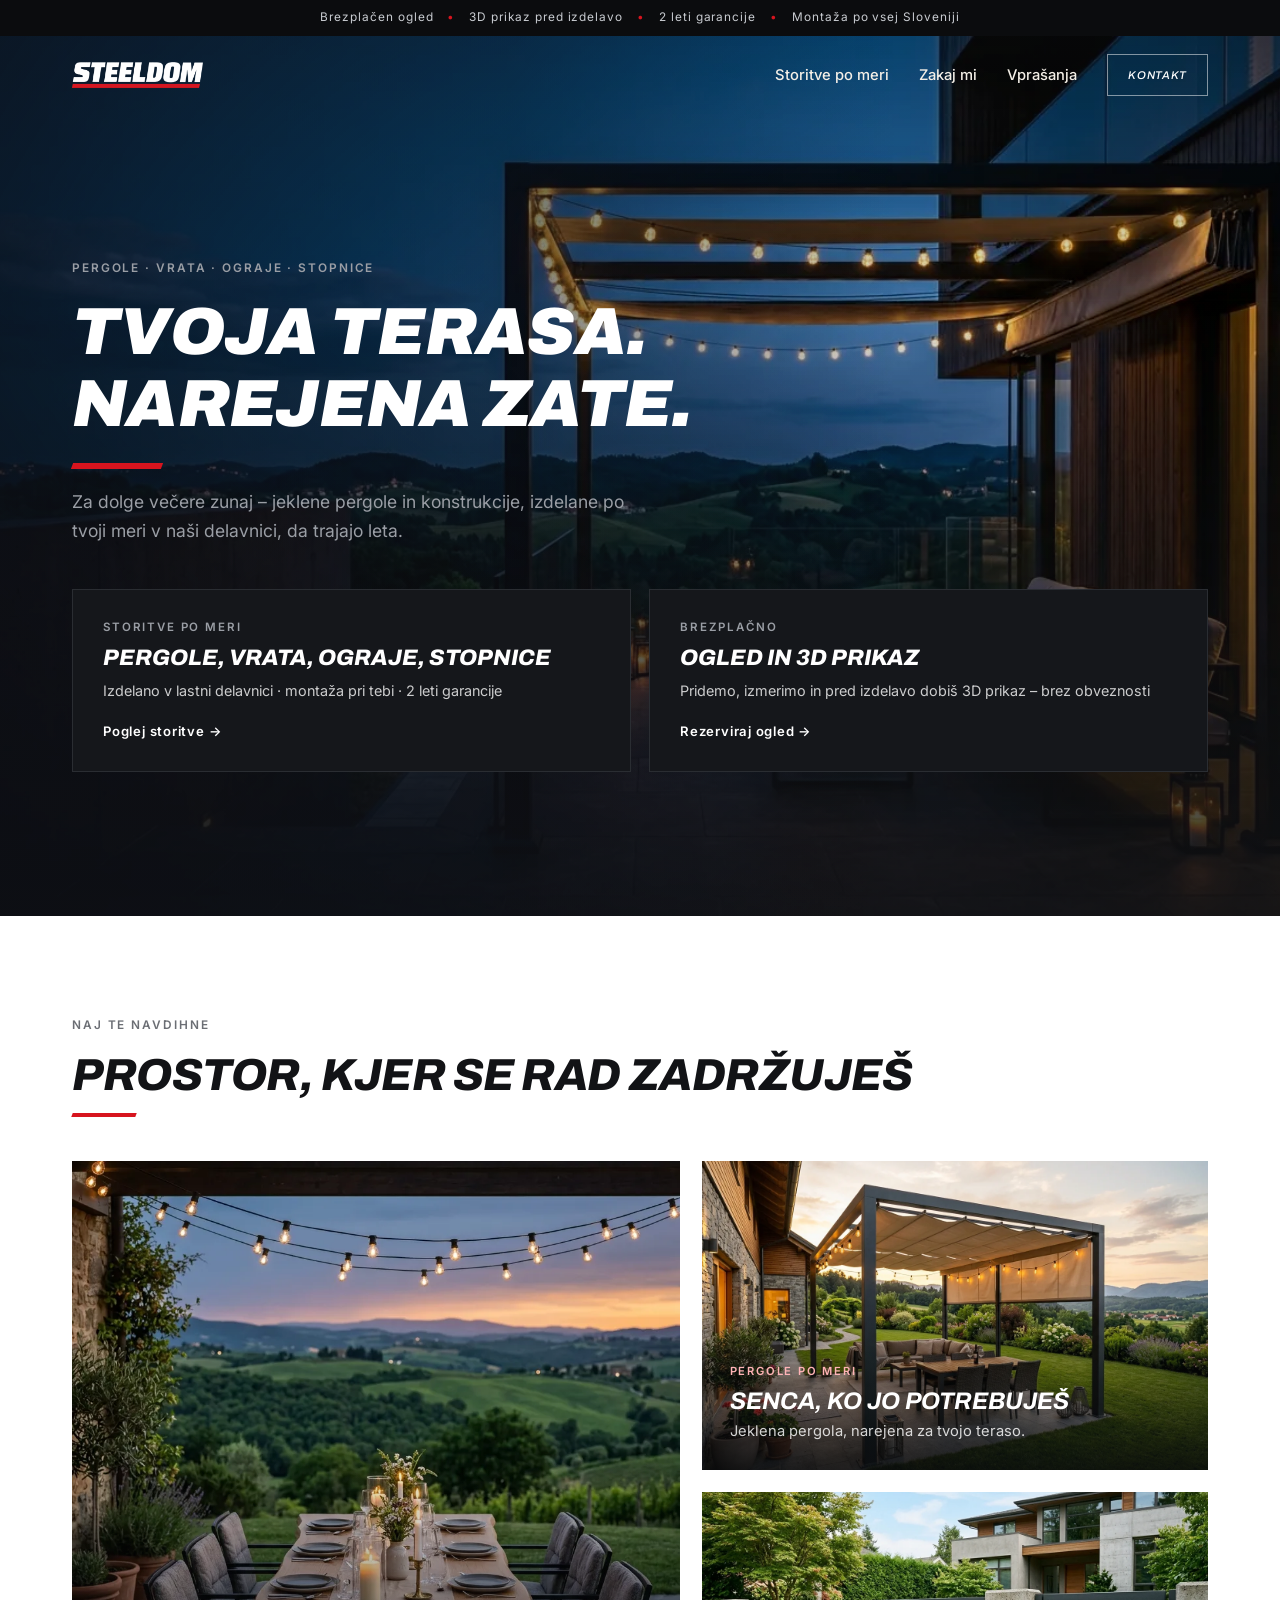
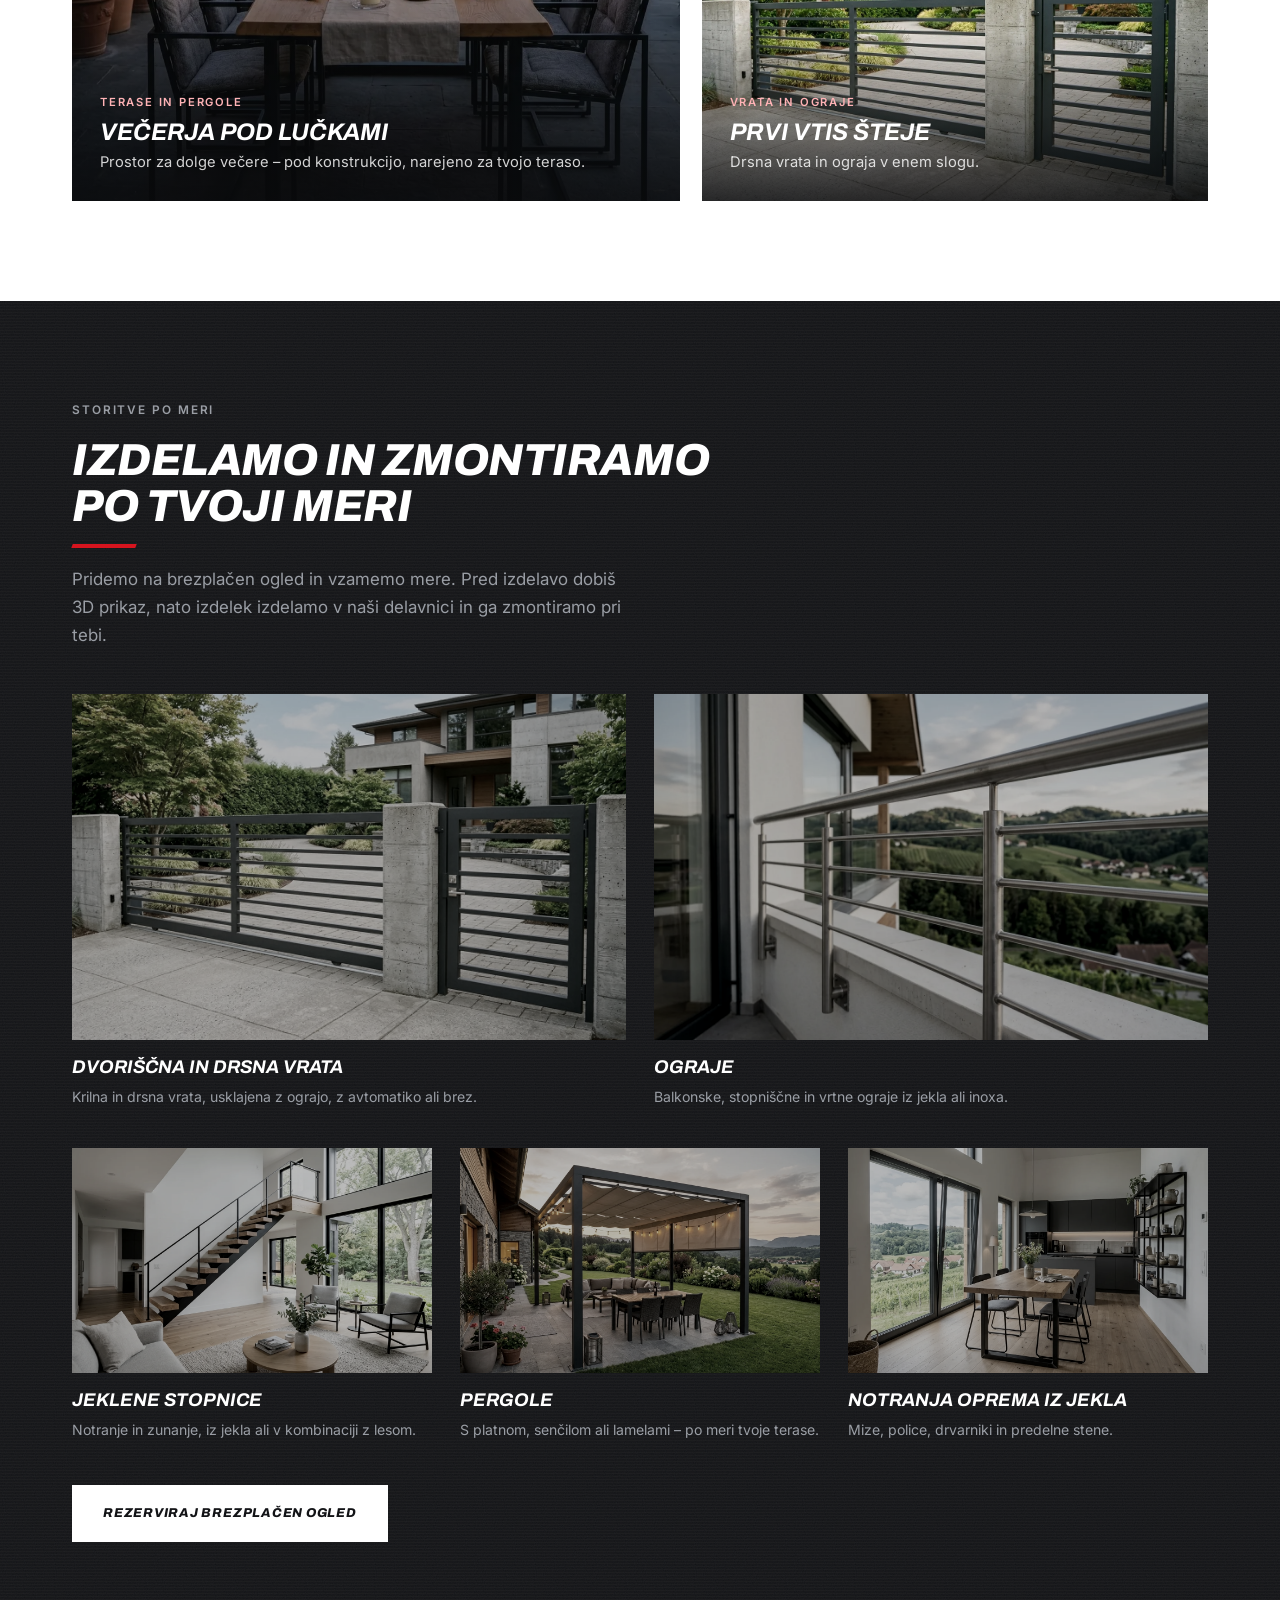
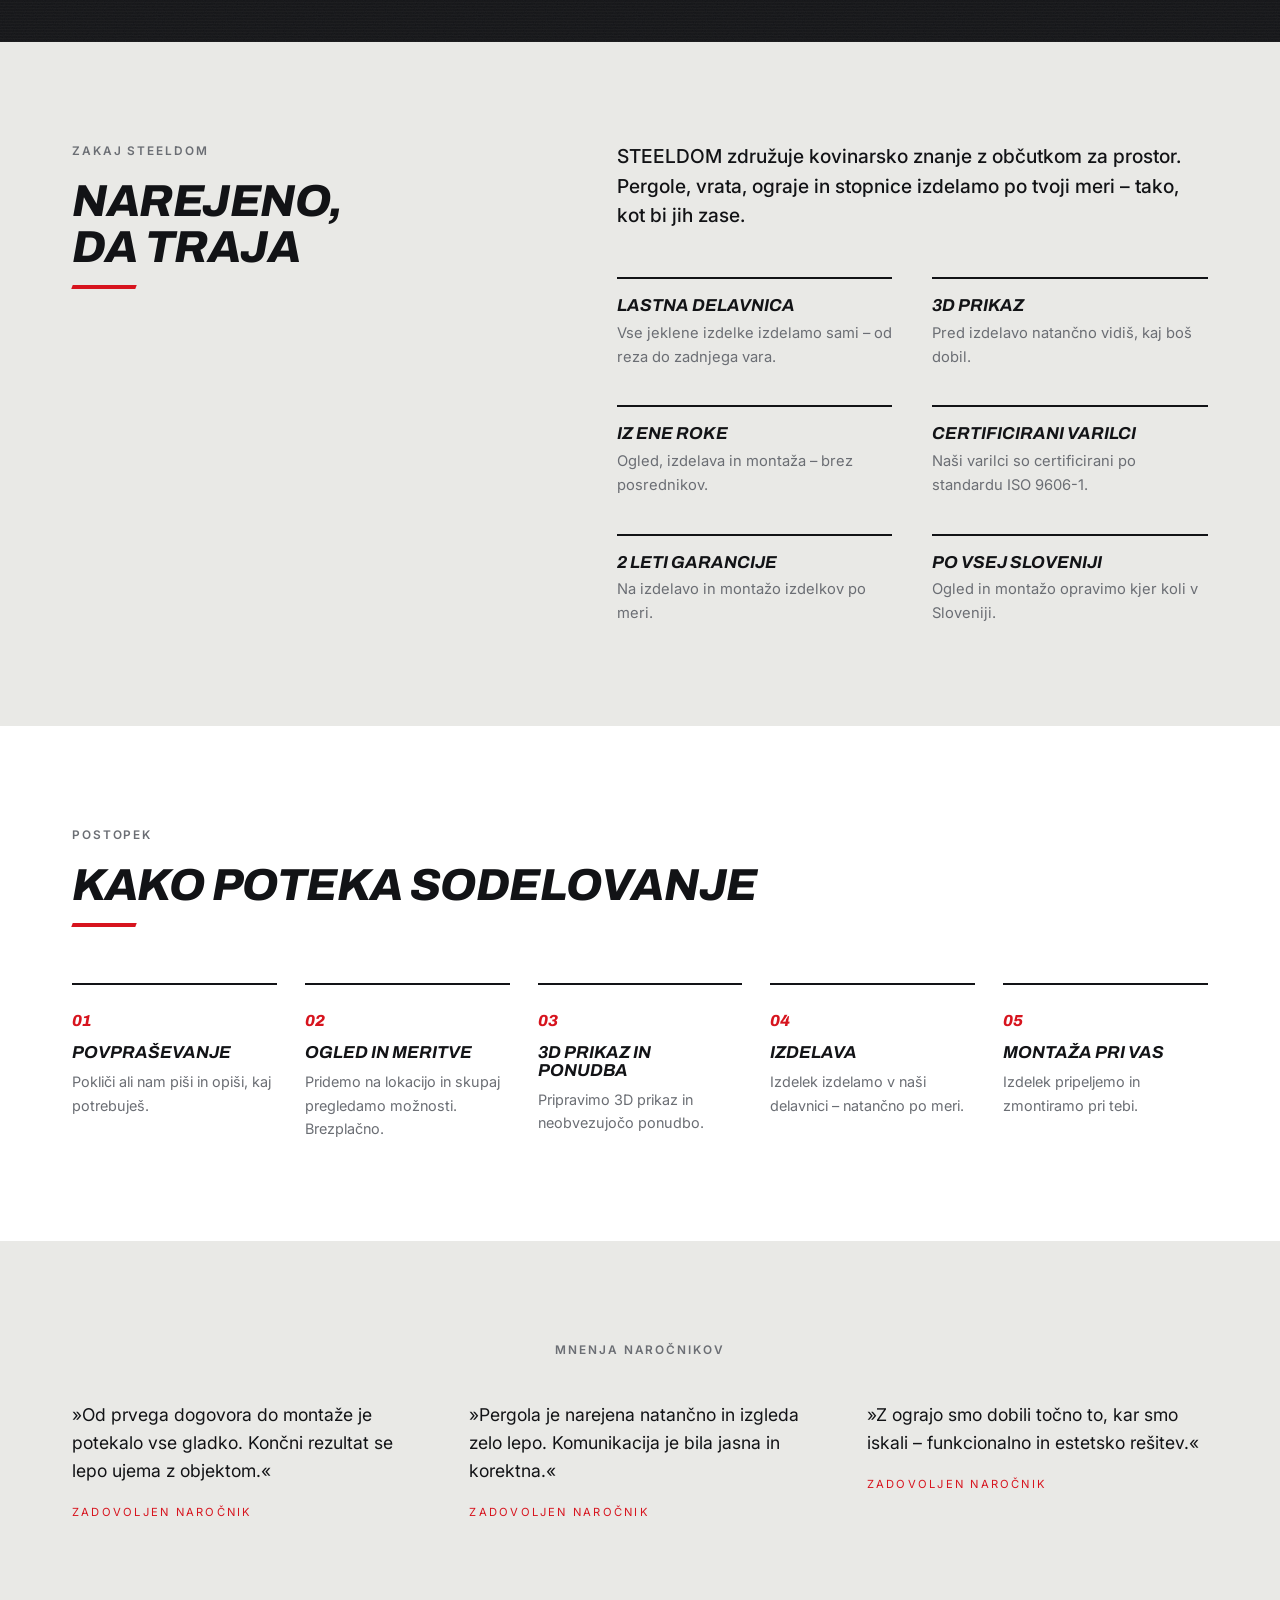
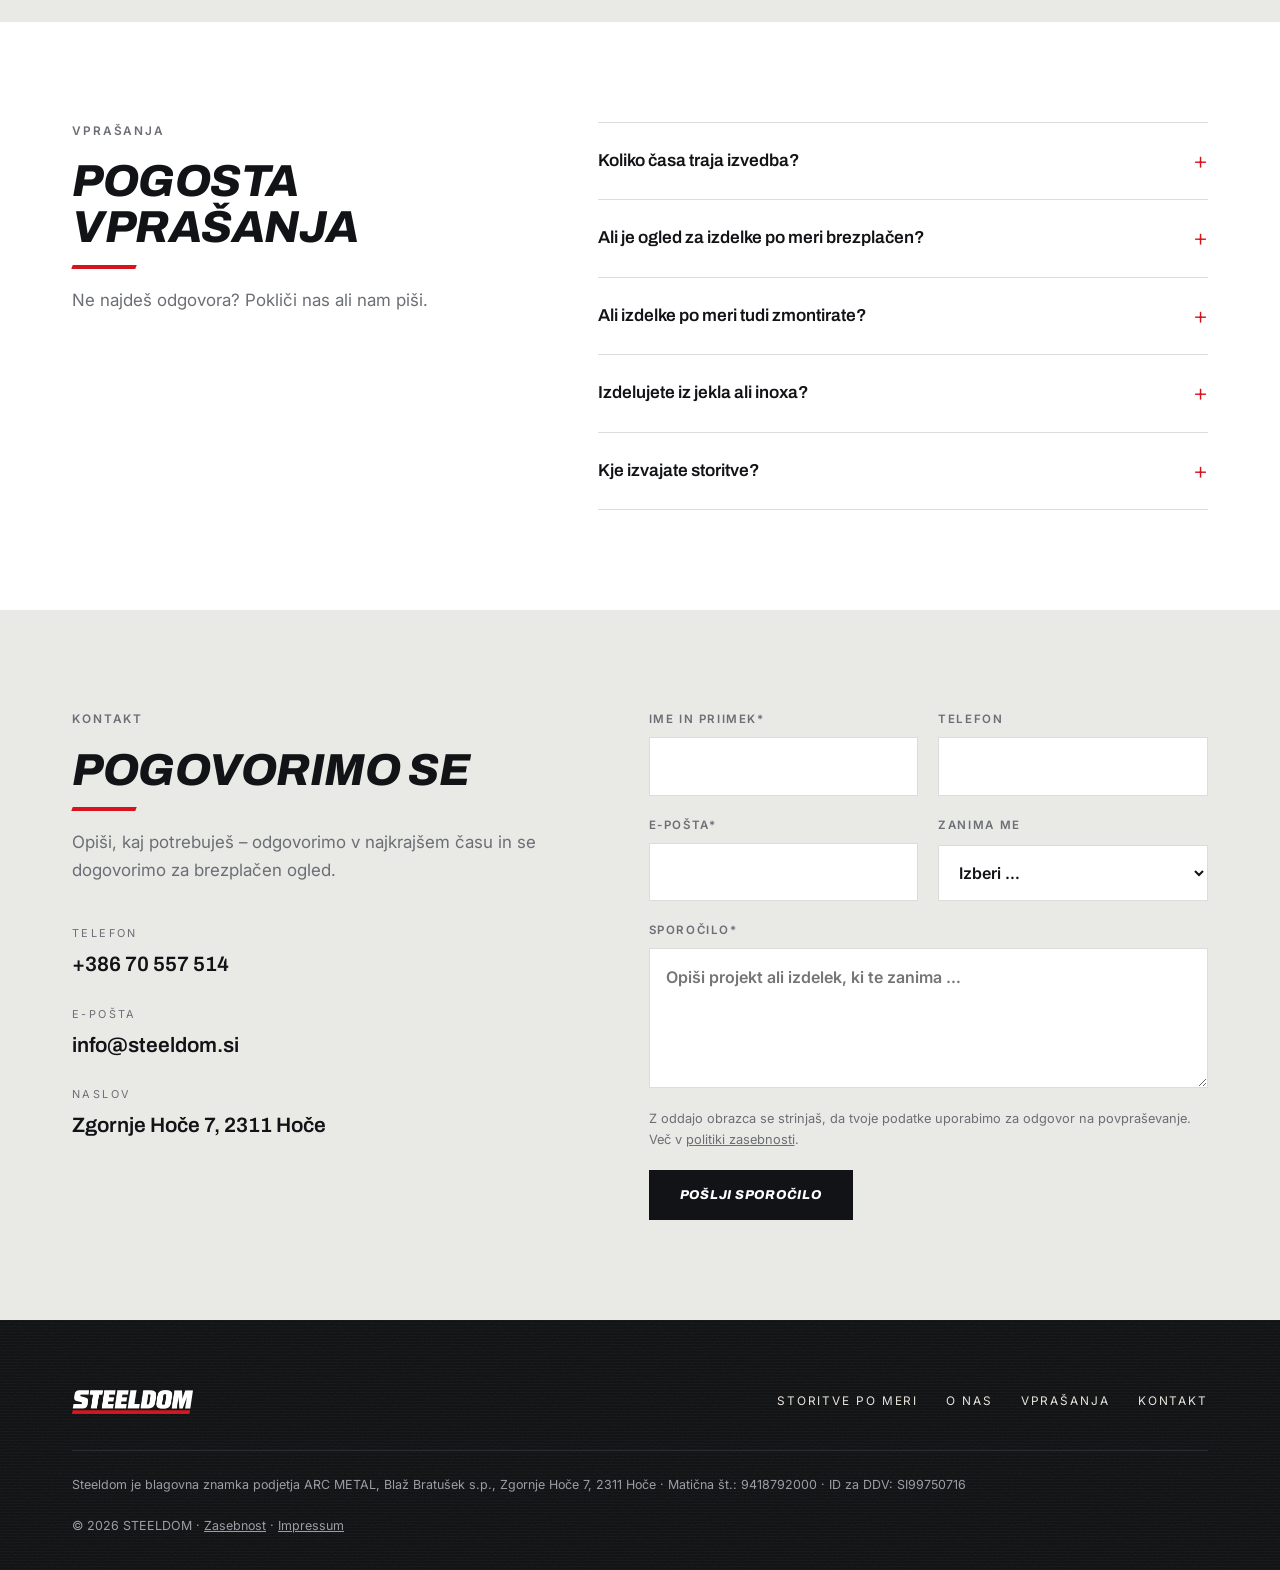
==== commit 36bd608e: "Stran samo za storitve po meri: skrita trgovina in Black Friday Co-Authored-By: Claude Opus 5.5 <nor" ====
--- a/index.html
+++ b/index.html
@@ -3,11 +3,12 @@
 <head>
 <meta charset="utf-8">
 <meta name="viewport" content="width=device-width, initial-scale=1">
-<title>STEELDOM – Vrtno pohištvo in jeklene konstrukcije po meri</title>
-<meta name="description" content="STEELDOM – vrtno pohištvo ter jeklena vrata, ograje, stopnice in pergole po meri. Lastna delavnica, 3D prikaz pred izdelavo, montaža in 2 leti garancije.">
+<title>STEELDOM – Jeklene pergole, vrata, ograje in stopnice po meri</title>
+<meta name="description" content="STEELDOM – jeklene pergole, dvoriščna vrata, ograje, stopnice in notranja oprema po meri. Lastna delavnica, 3D prikaz pred izdelavo, montaža in 2 leti garancije.">
 <meta name="theme-color" content="#121316">
+<meta name="google-site-verification" content="20X66h9AXJq0FpiPGk2ImGsq-IJuFKPf7p-CTtQIeVg">
 <meta property="og:title" content="STEELDOM – Tvoja terasa. Narejena zate.">
-<meta property="og:description" content="Vrtno pohištvo in jeklene konstrukcije po meri za sodobne domove.">
+<meta property="og:description" content="Jeklene pergole, vrata, ograje in stopnice po meri – brezplačen ogled in 3D prikaz pred izdelavo.">
 <meta property="og:type" content="website">
 <meta property="og:url" content="https://steeldom.si/">
 <meta property="og:image" content="https://steeldom.si/img/og-image.jpg">
@@ -28,13 +29,11 @@
 </head>
 <body class="home">
 
-<div class="trustbar"><div class="wrap">Brezplačen ogled <i>•</i> 3D prikaz pred izdelavo <i>•</i> 2 leti garancije<span class="tb-x"> <i>•</i> Dostava po vsej Sloveniji</span></div></div>
+<div class="trustbar"><div class="wrap">Brezplačen ogled <i>•</i> 3D prikaz pred izdelavo <i>•</i> 2 leti garancije<span class="tb-x"> <i>•</i> Montaža po vsej Sloveniji</span></div></div>
 <header class="top">
   <div class="wrap">
     <a href="#" class="logo"><img class="l-light" src="img/logo.png" alt="STEELDOM" width="480" height="95"><img class="l-dark" src="img/logo-dark.png" alt="" width="480" height="95"></a>
     <nav class="nav" aria-label="Glavni meni">
-      <a href="vrtno-pohistvo.html" class="nav-shop">Trgovina</a>
-      <a href="#black-friday" class="nav-bf">Black Friday</a>
       <a href="#storitve">Storitve po meri</a>
       <a href="#o-nas">Zakaj mi</a>
       <a href="#vprasanja">Vprašanja</a>
@@ -49,50 +48,25 @@
   <div class="hero-photo" aria-hidden="true"><img src="img/hero-vecer.webp" alt="" width="1376" height="768"></div>
   <div class="wrap hero-inner">
     <div class="hero-text">
-      <div class="eyebrow light">Vrtno pohištvo · Jeklo po meri</div>
+      <div class="eyebrow light">Pergole · Vrata · Ograje · Stopnice</div>
       <h1>Tvoja terasa.<br>Narejena zate.</h1>
-      <p>Za dolge večere zunaj – udobno vrtno pohištvo in jeklene konstrukcije, izdelane po tvoji meri, da trajajo leta.</p>
+      <p>Za dolge večere zunaj – jeklene pergole in konstrukcije, izdelane po tvoji meri v naši delavnici, da trajajo leta.</p>
     </div>
     <div class="paths">
-      <a href="vrtno-pohistvo.html" class="path rv">
-        <span class="path-tag">Spletna trgovina</span>
-        <span class="path-title">Vrtno pohištvo</span>
-        <span class="path-desc">Garniture za vrt in teraso · dostava po Sloveniji · plačilo s kartico ali po predračunu</span>
-        <span class="path-go">Odkrij kolekcijo →</span>
-      </a>
       <a href="#storitve" class="path rv">
         <span class="path-tag">Storitve po meri</span>
-        <span class="path-title">Vrata, ograje, stopnice, pergole</span>
-        <span class="path-desc">Brezplačen ogled · 3D prikaz pred izdelavo · izdelava in montaža · 2 leti garancije</span>
-        <span class="path-go">Rezerviraj brezplačen ogled →</span>
+        <span class="path-title">Pergole, vrata, ograje, stopnice</span>
+        <span class="path-desc">Izdelano v lastni delavnici · montaža pri tebi · 2 leti garancije</span>
+        <span class="path-go">Poglej storitve →</span>
       </a>
-    </div>
-  </div>
-</section>
-
-<!-- BLACK FRIDAY -->
-<section id="black-friday" class="bf-sec soft">
-  <div class="wrap"><div class="bf">
-  <div class="bf-img"><img src="img/lounge-vecer.webp" alt="Vrtni kavč z jekleno konstrukcijo in svetilko ob večeru" loading="lazy" width="1264" height="848"></div>
-  <div class="bf-text rv">
-    <div class="eyebrow">Black Friday · 27. november</div>
-    <h2>Black Friday<br>prihaja</h2>
-    <p class="lead">Najboljše ponudbe vrtnega pohištva bodo na voljo le nekaj dni. Prijavi se in jih izveš prvi – preden so na strani.</p>
-    <div class="countdown" id="countdown" data-to="2026-11-27T00:00:00+01:00">
-      <div><b data-u="d">00</b><span>dni</span></div><div><b data-u="h">00</b><span>ur</span></div><div><b data-u="m">00</b><span>min</span></div><div><b data-u="s">00</b><span>sek</span></div>
-    </div>
-    <form id="bf-form" class="bf-form">
-      <input type="hidden" name="access_key" value="b0396841-0e2a-41e7-840a-0f9ad65b1908">
-      <input type="hidden" name="subject" value="Black Friday – nova prijava na obvestilo">
-      <input type="hidden" name="from_name" value="steeldom.si">
-      <input type="checkbox" name="botcheck" class="hp" tabindex="-1" autocomplete="off">
-      <input name="email" type="email" required placeholder="Tvoj e-poštni naslov" aria-label="E-pošta" autocomplete="email">
-      <button type="submit" class="btn light">Obvesti me</button>
-    </form>
-    <div id="bf-msg" class="form-msg" role="status"></div>
-    <p class="consent">E-pošto uporabimo samo za obvestilo o Black Friday ponudbi. <a href="privacy.html">Zasebnost</a></p>
-  </div>
-</div></div>
+      <a href="#kontakt" class="path rv">
+        <span class="path-tag">Brezplačno</span>
+        <span class="path-title">Ogled in 3D prikaz</span>
+        <span class="path-desc">Pridemo, izmerimo in pred izdelavo dobiš 3D prikaz – brez obveznosti</span>
+        <span class="path-go">Rezerviraj ogled →</span>
+      </a>
+    </div>
+  </div>
 </section>
 
 <!-- NAVDIH -->
@@ -105,25 +79,10 @@
       </div>
     </div>
     <div class="insp">
-      <a href="vrtno-pohistvo.html" class="insp-card big rv"><img src="img/miza-vecer.webp" alt="Jedilna miza z jeklenim podnožjem pod lučkami ob sončnem zahodu" loading="lazy" width="928" height="1152"><div class="insp-txt"><span>Vrtno pohištvo</span><h3>Večerja pod lučkami</h3><p>Dolga miza, dobra družba in pogled, ki ga ne zamenjaš.</p></div></a>
+      <a href="#kontakt" class="insp-card big rv"><img src="img/miza-vecer.webp" alt="Terasa z jeklenim nadstreškom in lučkami ob sončnem zahodu" loading="lazy" width="928" height="1152"><div class="insp-txt"><span>Terase in pergole</span><h3>Večerja pod lučkami</h3><p>Prostor za dolge večere – pod konstrukcijo, narejeno za tvojo teraso.</p></div></a>
       <a href="#storitve" class="insp-card rv"><img src="img/pergola.webp" alt="Jeklena pergola s senčilom nad teraso" loading="lazy" width="1312" height="816"><div class="insp-txt"><span>Pergole po meri</span><h3>Senca, ko jo potrebuješ</h3><p>Jeklena pergola, narejena za tvojo teraso.</p></div></a>
       <a href="#storitve" class="insp-card rv"><img src="img/vrata.webp" alt="Jeklena drsna dvoriščna vrata" loading="lazy" width="1312" height="816"><div class="insp-txt"><span>Vrata in ograje</span><h3>Prvi vtis šteje</h3><p>Drsna vrata in ograja v enem slogu.</p></div></a>
     </div>
-  </div>
-</section>
-
-<!-- KOLEKCIJA -->
-<section id="trgovina" class="shop-band">
-  <div class="wrap">
-    <div class="head-row">
-      <div>
-        <div class="eyebrow">Spletna trgovina</div>
-        <h2>Vrtno pohištvo</h2>
-        <p class="lead">Garniture za vrt in teraso z dostavo po vsej Sloveniji. Plačaš s kartico ali po predračunu.</p>
-      </div>
-      <a href="vrtno-pohistvo.html" class="btn">Vsi izdelki v trgovini</a>
-    </div>
-    <div id="shop-grid" class="pgrid-list home-shop" data-limit="3"></div>
   </div>
 </section>
 
@@ -154,14 +113,14 @@
       <h2>Narejeno,<br>da traja</h2>
     </div>
     <div class="rv">
-      <p class="lead-dark">STEELDOM združuje kovinarsko znanje z občutkom za prostor. Jeklene konstrukcije izdelamo po tvoji meri, vrtno pohištvo pa izberemo tako, kot bi ga zase.</p>
+      <p class="lead-dark">STEELDOM združuje kovinarsko znanje z občutkom za prostor. Pergole, vrata, ograje in stopnice izdelamo po tvoji meri – tako, kot bi jih zase.</p>
       <div class="values">
         <div><h3>Lastna delavnica</h3><p>Vse jeklene izdelke izdelamo sami – od reza do zadnjega vara.</p></div>
         <div><h3>3D prikaz</h3><p>Pred izdelavo natančno vidiš, kaj boš dobil.</p></div>
         <div><h3>Iz ene roke</h3><p>Ogled, izdelava in montaža – brez posrednikov.</p></div>
         <div><h3>Certificirani varilci</h3><p>Naši varilci so certificirani po standardu ISO 9606-1.</p></div>
         <div><h3>2 leti garancije</h3><p>Na izdelavo in montažo izdelkov po meri.</p></div>
-        <div><h3>Dostava po Sloveniji</h3><p>Vrtno pohištvo pripeljemo do tvojih vrat.</p></div>
+        <div><h3>Po vsej Sloveniji</h3><p>Ogled in montažo opravimo kjer koli v Sloveniji.</p></div>
       </div>
     </div>
   </div>
@@ -203,8 +162,7 @@
       <p class="lead">Ne najdeš odgovora? Pokliči nas ali nam piši.</p>
     </div>
     <div class="faq">
-      <details><summary>Kam dostavljate vrtno pohištvo?</summary><p>Po vsej Sloveniji. Dobavni rok in stroški dostave so navedeni pri vsakem izdelku.</p></details>
-      <details><summary>Kako lahko plačam?</summary><p>S plačilno ali kreditno kartico, Apple Pay ali Google Pay, ali po predračunu z nakazilom na račun.</p></details>
+      <details><summary>Koliko časa traja izvedba?</summary><p>Odvisno od obsega projekta. Točen rok dobiš skupaj s ponudbo po ogledu.</p></details>
       <details><summary>Ali je ogled za izdelke po meri brezplačen?</summary><p>Da. Ogled, meritve in priprava ponudbe so brezplačni in neobvezujoči.</p></details>
       <details><summary>Ali izdelke po meri tudi zmontirate?</summary><p>Da. Izdelek izdelamo v naši delavnici, ga pripeljemo in zmontiramo pri tebi.</p></details>
       <details><summary>Izdelujete iz jekla ali inoxa?</summary><p>Oboje. Material izberemo skupaj glede na namen, videz in proračun.</p></details>
@@ -240,7 +198,7 @@
         <label>Zanima me
           <select name="type" id="f-type">
             <option value="">Izberi …</option>
-            <option>Vrtno pohištvo</option><option>Dvoriščna / drsna vrata</option><option>Ograja</option><option>Stopnice</option><option>Pergola</option><option>Notranja oprema</option><option>Drugo</option>
+            <option>Dvoriščna / drsna vrata</option><option>Ograja</option><option>Stopnice</option><option>Pergola</option><option>Notranja oprema</option><option>Drugo</option>
           </select>
         </label>
       </div>
@@ -257,13 +215,13 @@
     <div class="f-top">
       <a href="#" class="logo"><img src="img/logo.png" alt="STEELDOM" width="480" height="95"></a>
       <div class="f-links">
-        <a href="vrtno-pohistvo.html">Trgovina</a><a href="#storitve">Storitve po meri</a><a href="#o-nas">O nas</a>
-        <a href="#vprasanja">Vprašanja</a><a href="#kontakt">Kontakt</a><a href="dostava.html">Dostava in vračila</a><a href="pogoji.html">Pogoji prodaje</a>
+        <a href="#storitve">Storitve po meri</a><a href="#o-nas">O nas</a>
+        <a href="#vprasanja">Vprašanja</a><a href="#kontakt">Kontakt</a>
       </div>
     </div>
     <div class="f-bottom">
       <div>Steeldom je blagovna znamka podjetja ARC METAL, Blaž Bratušek s.p., Zgornje Hoče 7, 2311 Hoče · Matična št.: 9418792000 · ID za DDV: SI99750716</div>
-      <div>© <span id="year">2026</span> STEELDOM · <a href="dostava.html">Dostava in vračila</a> · <a href="pogoji.html">Pogoji</a> · <a href="privacy.html">Zasebnost</a> · <a href="impressum.html">Impressum</a></div>
+      <div>© <span id="year">2026</span> STEELDOM · <a href="privacy.html">Zasebnost</a> · <a href="impressum.html">Impressum</a></div>
     </div>
   </div>
 </footer>
@@ -273,7 +231,5 @@
   <a href="index.html#kontakt" class="fab-msg">Brezplačen ogled</a>
 </div>
 <script src="main.js"></script>
-<script src="products.js"></script>
-<script src="shop.js"></script>
 </body>
 </html>
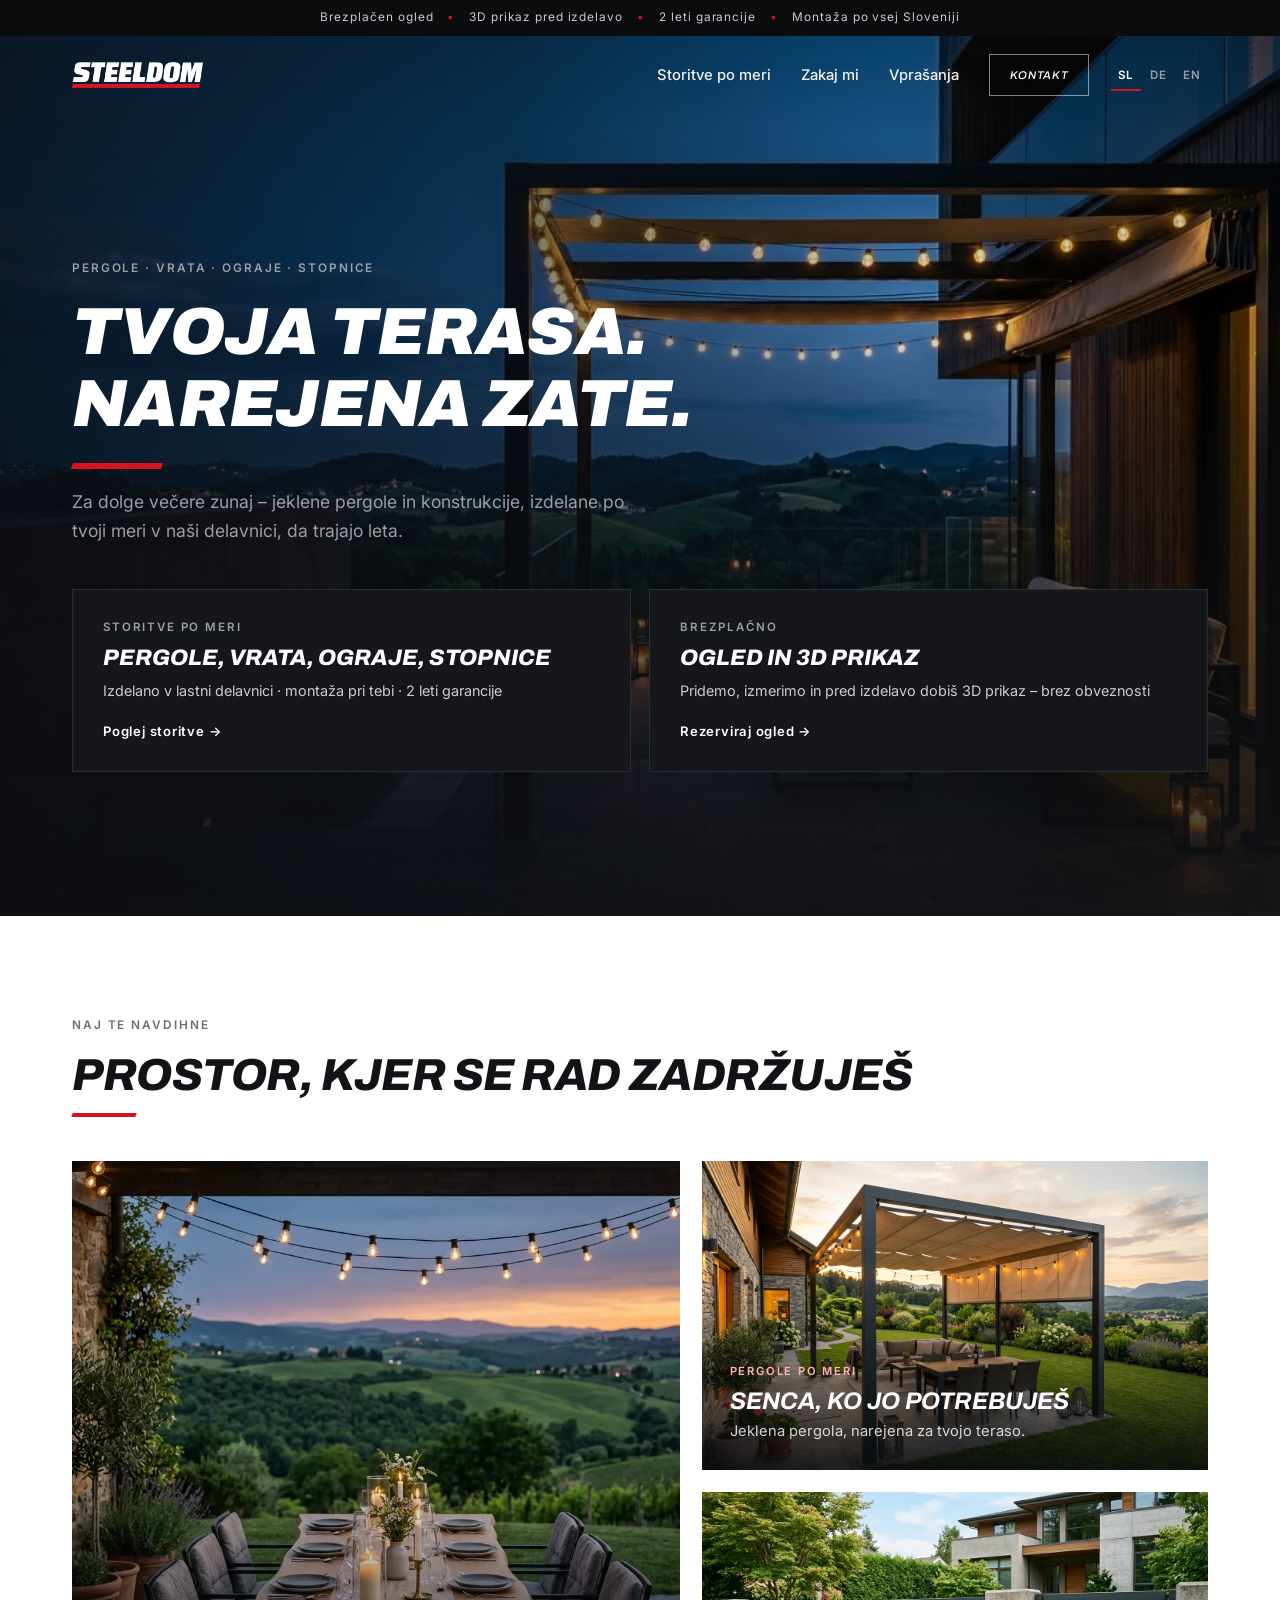
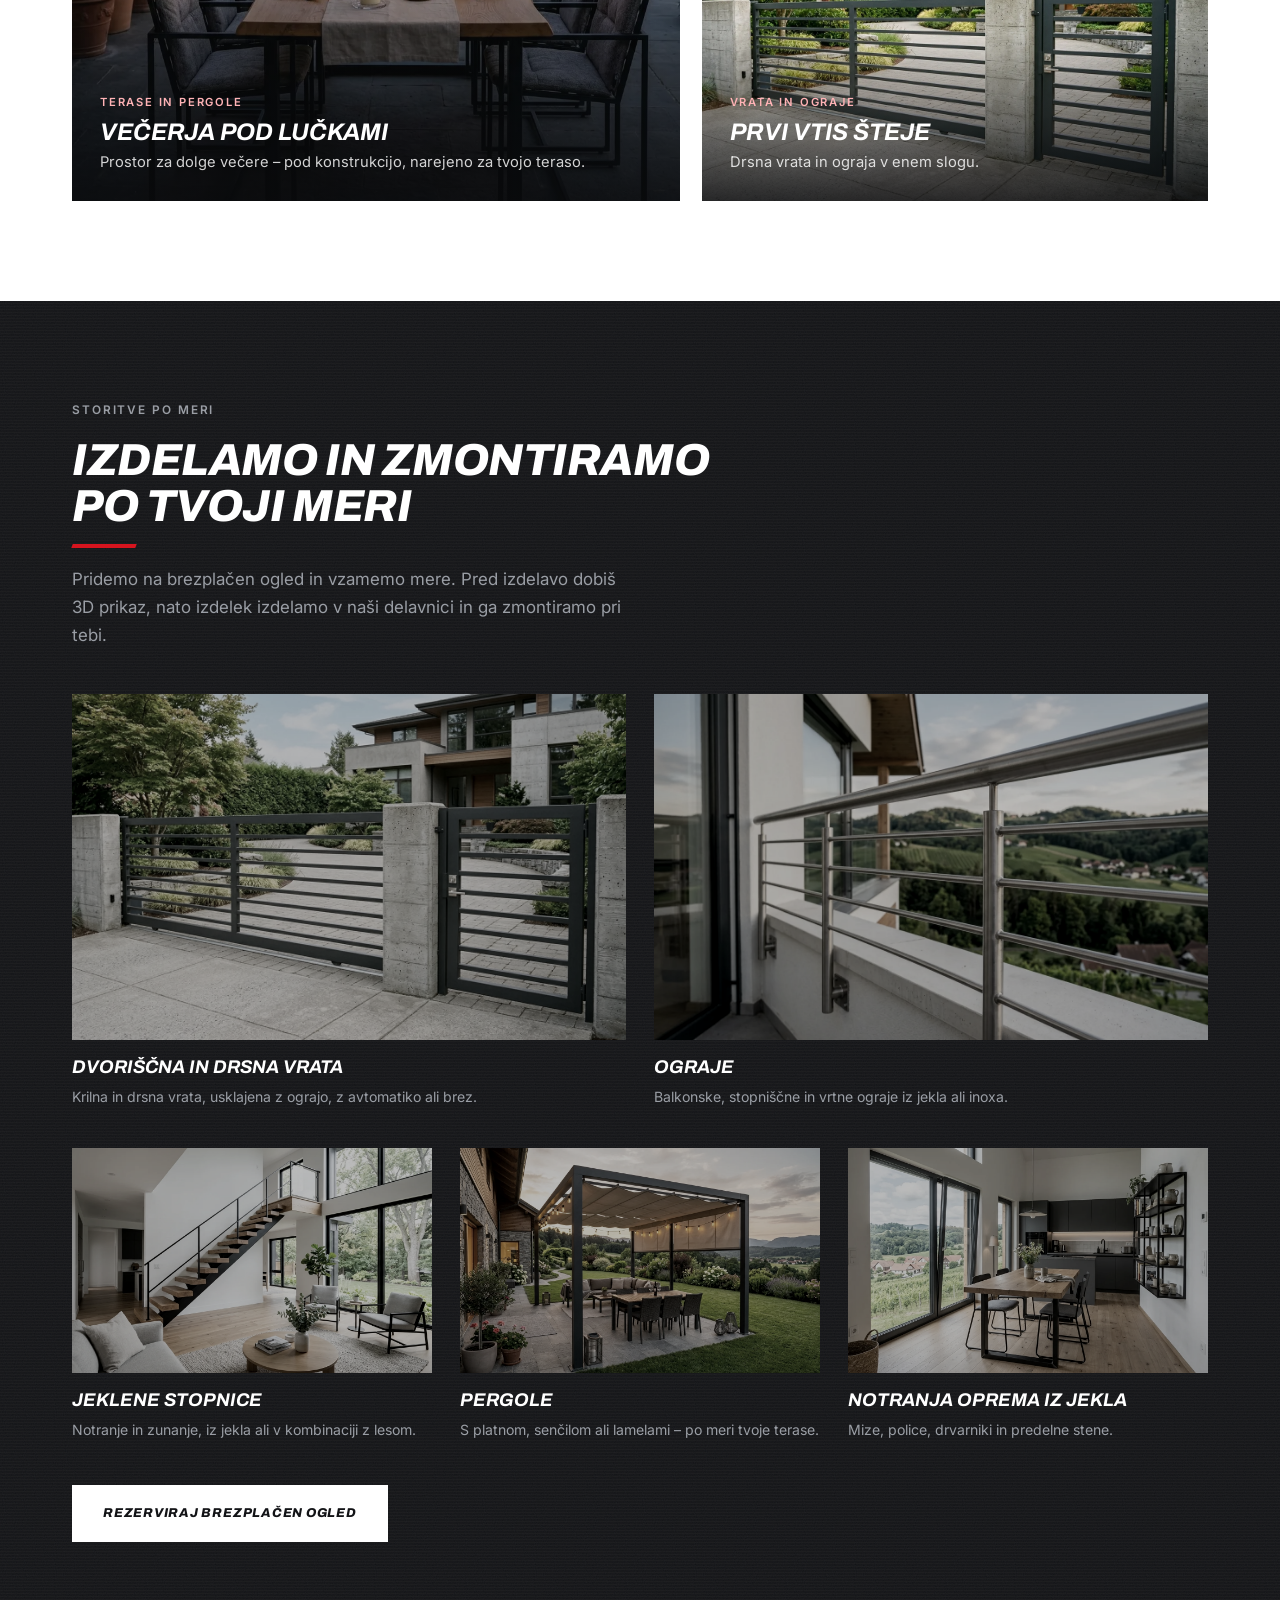
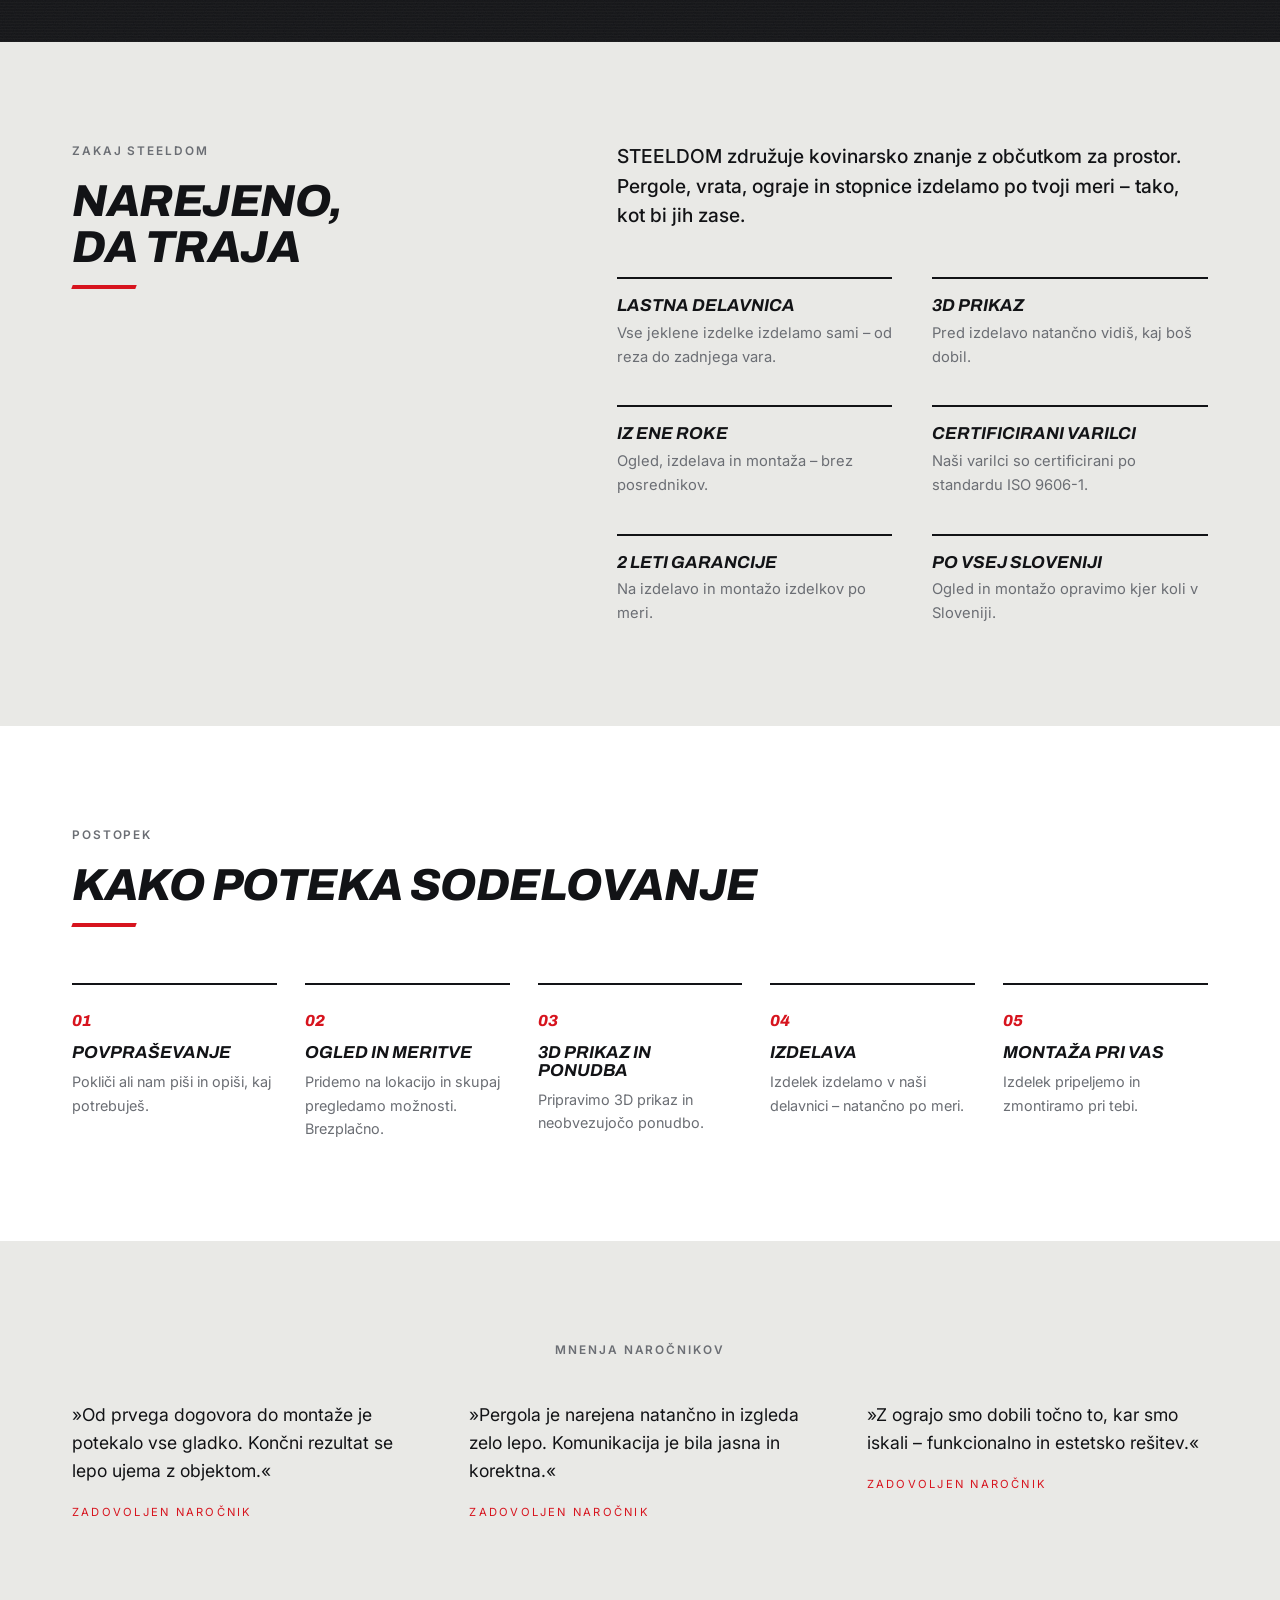
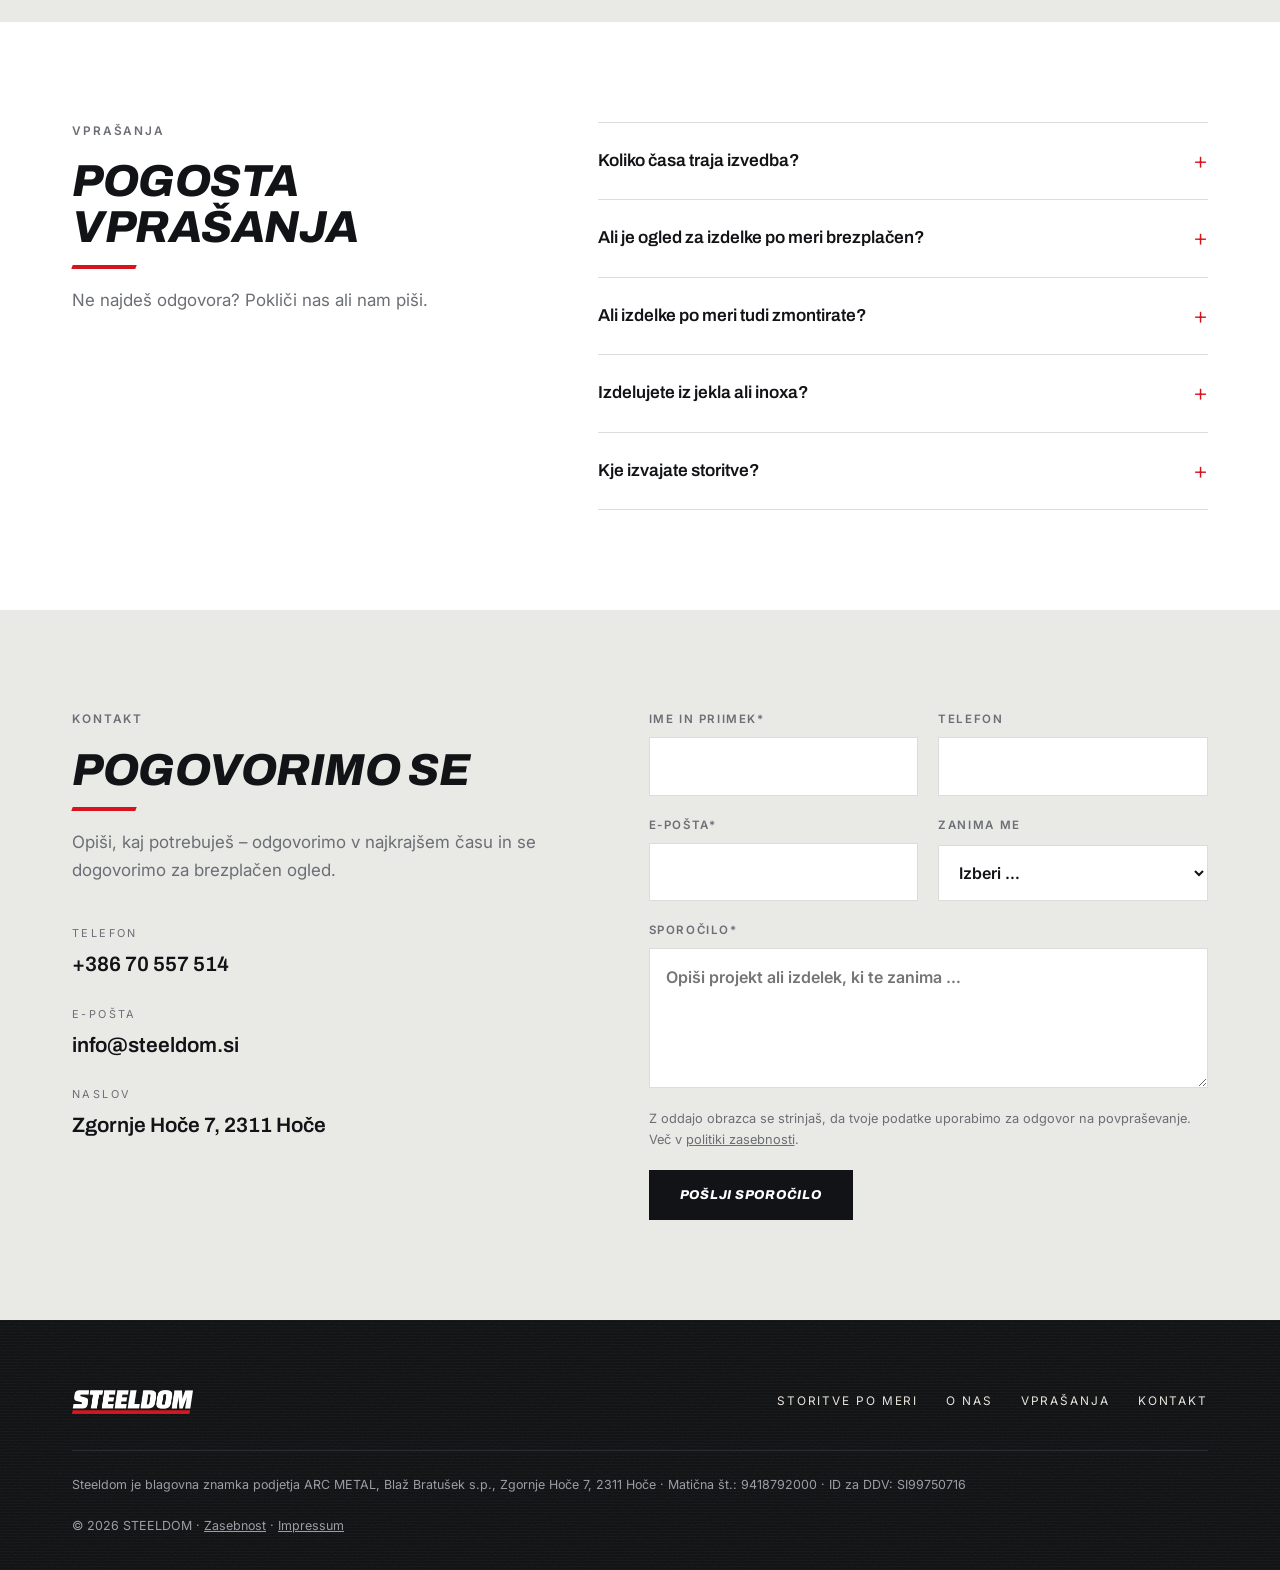
==== commit ed7d2a0b: "Nemška (/de/) in angleška (/en/) različica s preklopom jezikov Co-Authored-By: Claude Opus 5.5 <nore" ====
--- a/index.html
+++ b/index.html
@@ -21,6 +21,10 @@
 <link rel="icon" type="image/png" sizes="32x32" href="img/favicon-32.png">
 <link rel="apple-touch-icon" href="img/apple-touch-icon.png">
 <link rel="manifest" href="site.webmanifest">
+<link rel="alternate" hreflang="sl" href="https://steeldom.si/">
+<link rel="alternate" hreflang="de" href="https://steeldom.si/de/">
+<link rel="alternate" hreflang="en" href="https://steeldom.si/en/">
+<link rel="alternate" hreflang="x-default" href="https://steeldom.si/">
 <link rel="canonical" href="https://steeldom.si/">
 <link rel="stylesheet" href="style.css">
 <script type="application/ld+json">
@@ -29,7 +33,7 @@
 </head>
 <body class="home">
 
-<div class="trustbar"><div class="wrap">Brezplačen ogled <i>•</i> 3D prikaz pred izdelavo <i>•</i> 2 leti garancije<span class="tb-x"> <i>•</i> Montaža po vsej Sloveniji</span></div></div>
+<div class="trustbar"><div class="wrap">Brezplačen ogled<span class="tb-m"> <i>•</i> <span>3D prikaz pred izdelavo</span></span> <i>•</i> 2 leti garancije<span class="tb-x"> <i>•</i> <span>Montaža po vsej Sloveniji</span></span></div></div>
 <header class="top">
   <div class="wrap">
     <a href="#" class="logo"><img class="l-light" src="img/logo.png" alt="STEELDOM" width="480" height="95"><img class="l-dark" src="img/logo-dark.png" alt="" width="480" height="95"></a>
@@ -39,6 +43,9 @@
       <a href="#vprasanja">Vprašanja</a>
       <a href="#kontakt" class="btn small">Kontakt</a>
     </nav>
+    
+    
+    <div class="lang-sw"><a href="/" hreflang="sl" class="on">SL</a><a href="/de/" hreflang="de">DE</a><a href="/en/" hreflang="en">EN</a></div>
     <button class="burger" aria-label="Meni" aria-expanded="false"><span></span><span></span><span></span></button>
   </div>
 </header>
--- a/style.css
+++ b/style.css
@@ -456,6 +456,14 @@
   .fab-msg{background:var(--bronze);color:#fff}
   footer{padding-bottom:90px}
 }
+/* Language switcher */
+.lang-sw{display:flex;gap:2px;margin-left:22px}
+.lang-sw a{font-size:.72rem;font-weight:600;letter-spacing:.08em;color:var(--dark-muted);text-decoration:none;padding:6px 7px}
+.lang-sw a:hover{color:#fff}
+.lang-sw a.on{color:#fff;box-shadow:inset 0 -2px 0 var(--bronze)}
+@media (max-width:980px){.lang-sw{margin-left:auto;margin-right:6px}}
+.top .wrap > .nav{margin-left:auto}
+@media (max-width:640px){.trustbar .tb-m{display:none}}
 @media (prefers-reduced-motion:reduce){h2::after{transform:skewX(-20deg);transition:none}.hero h1::after{animation:none;transform:skewX(-20deg)}}
 
 @media (max-width:980px){
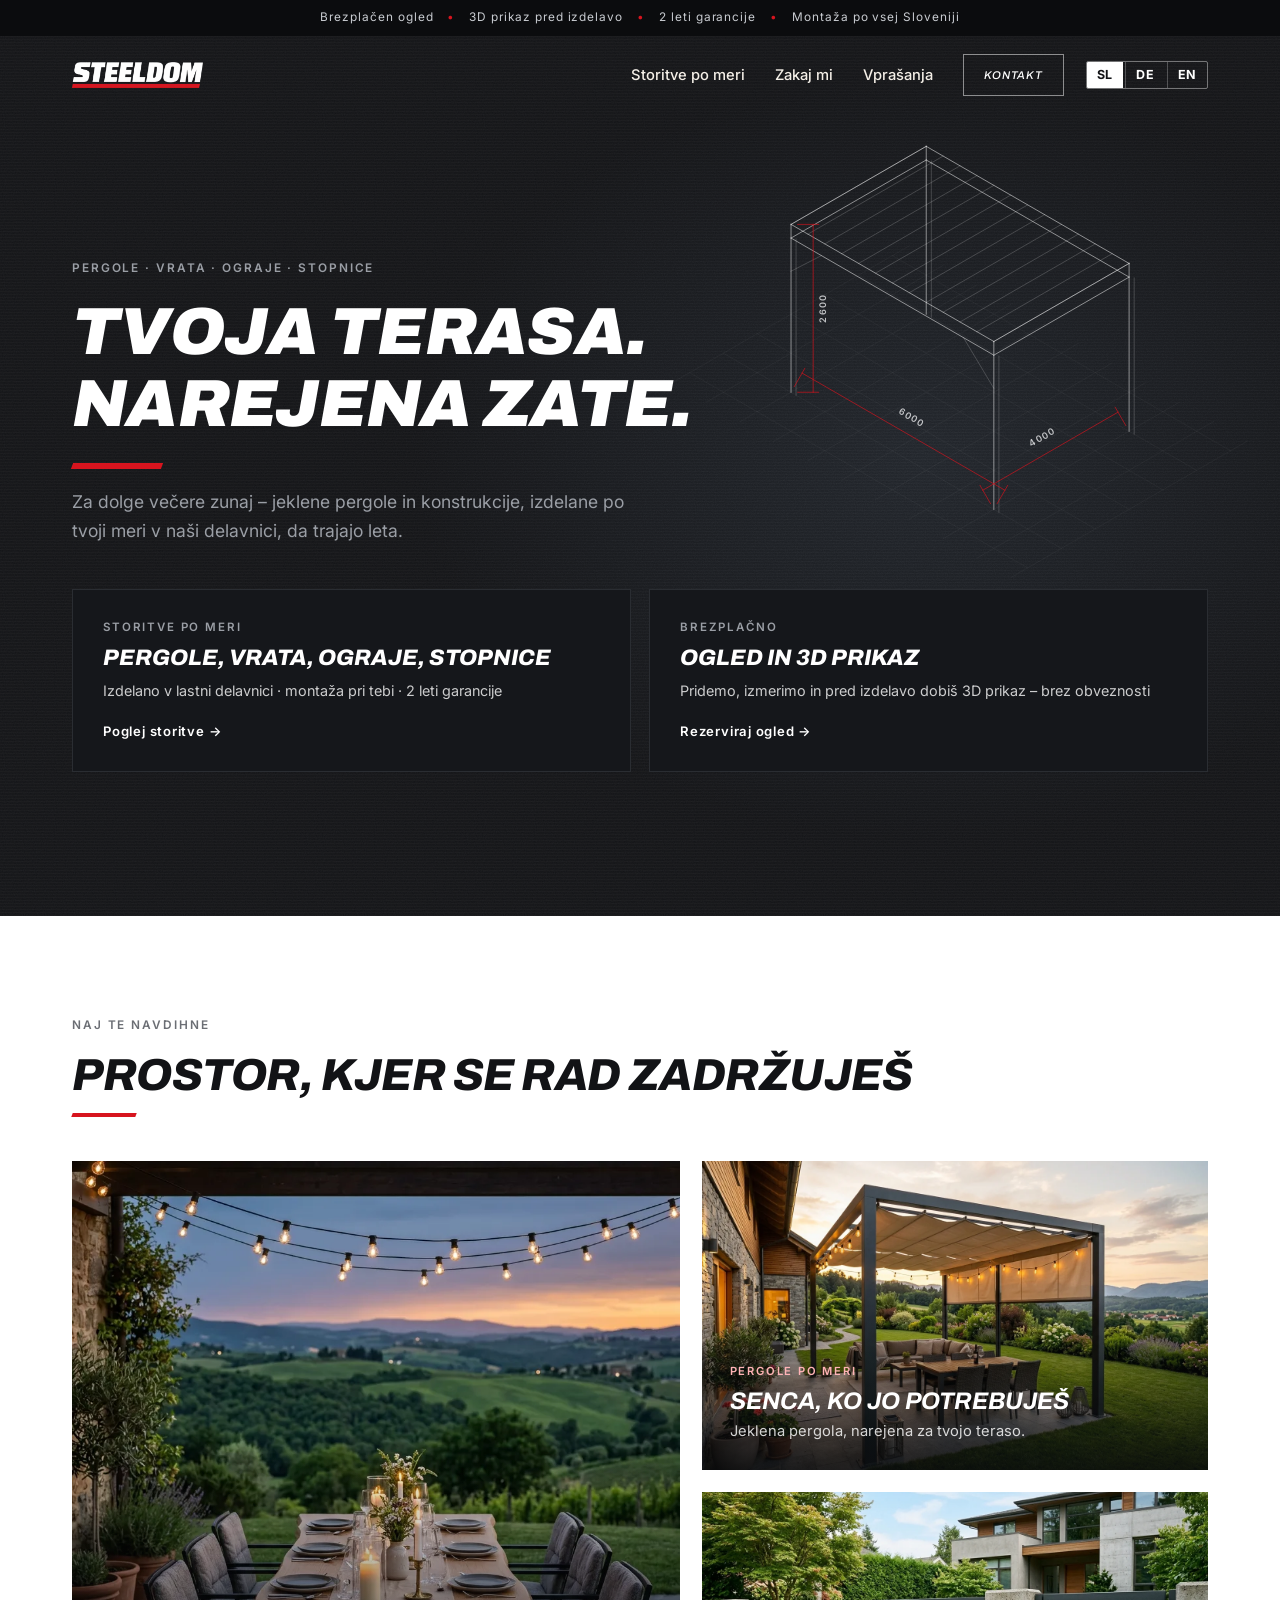
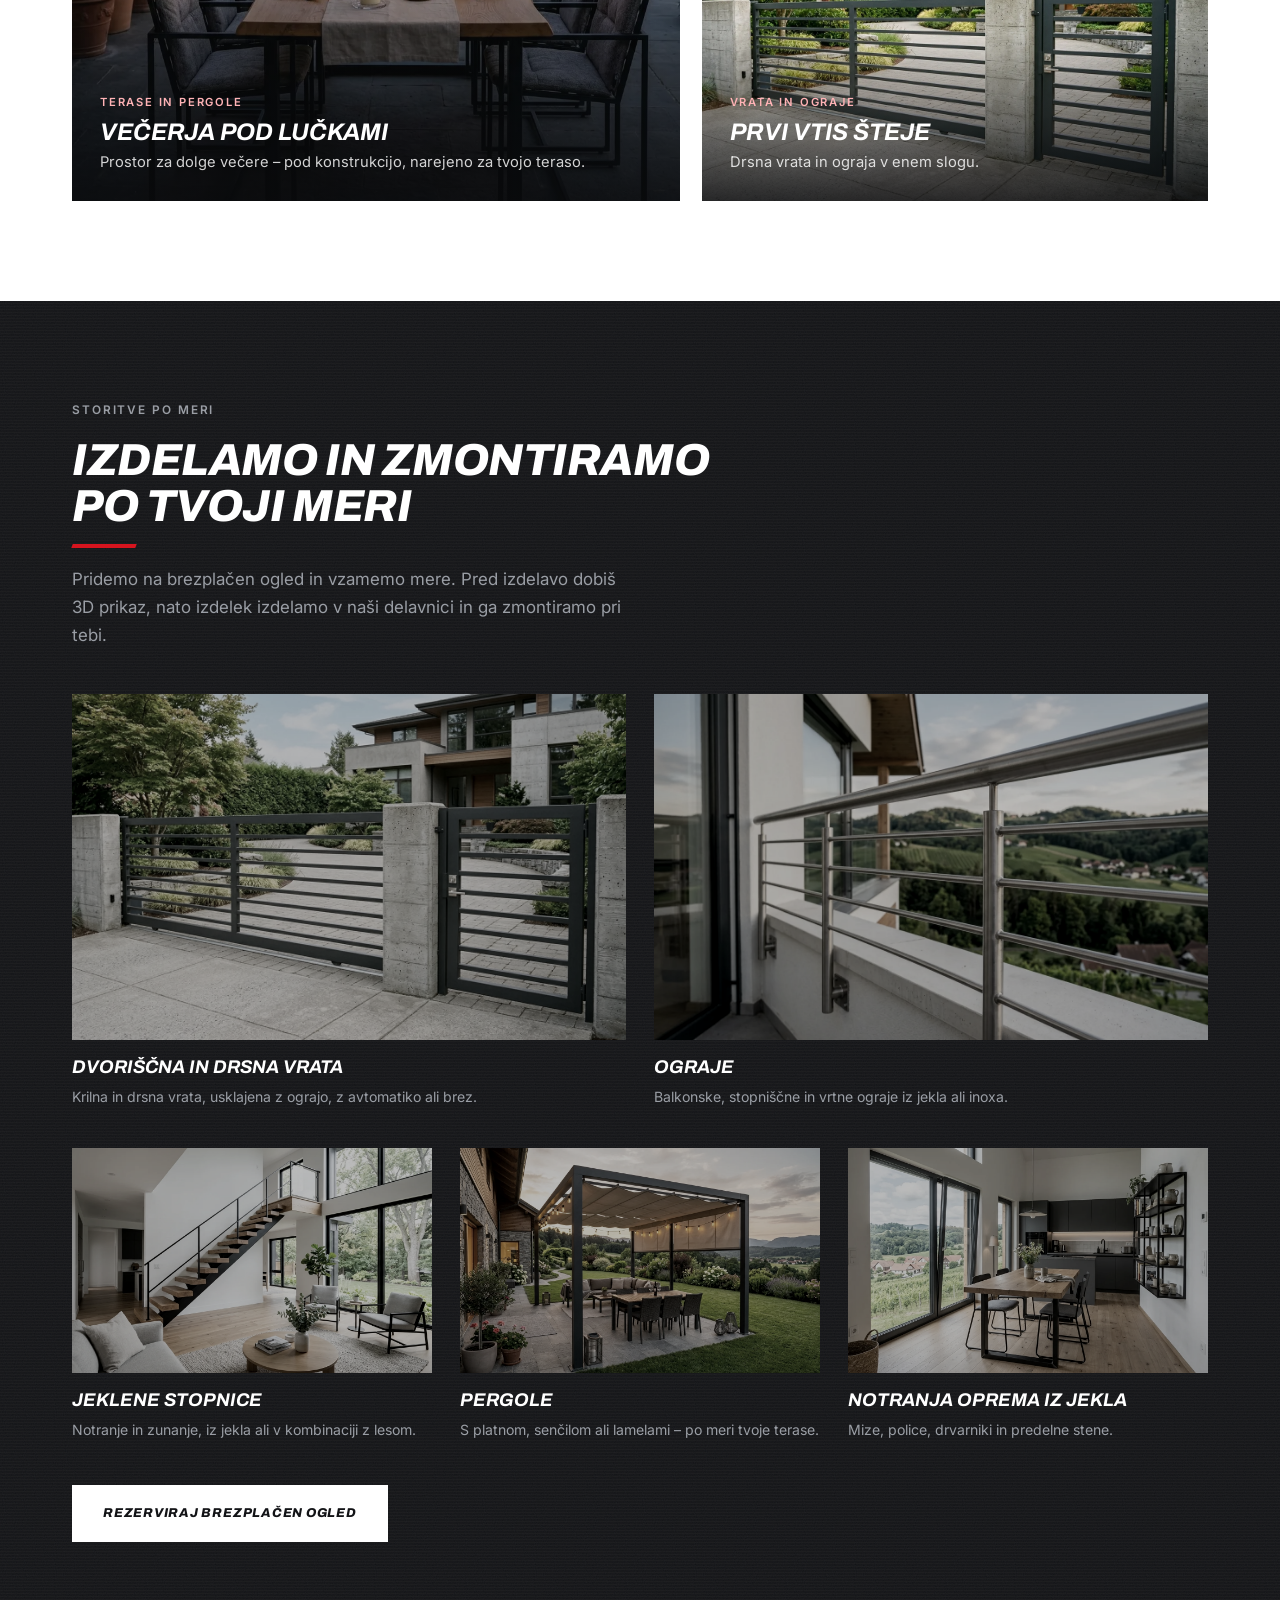
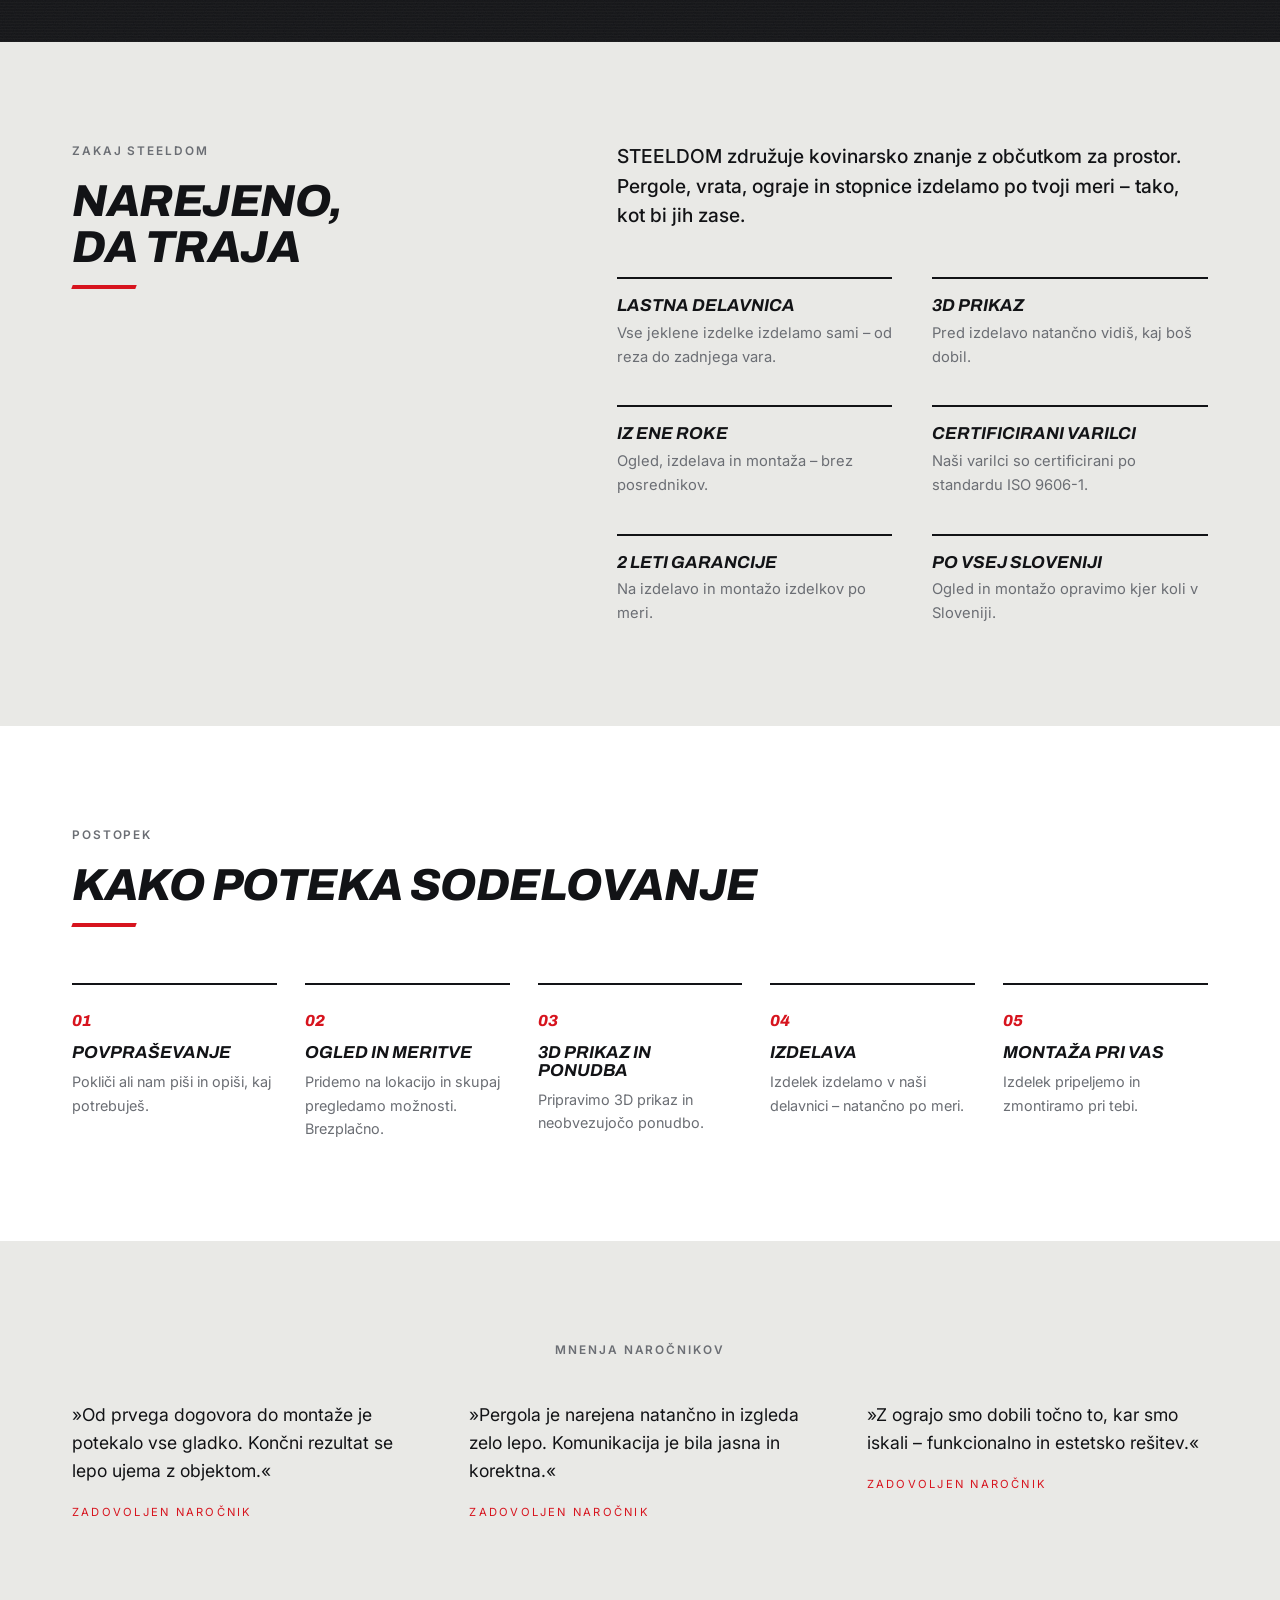
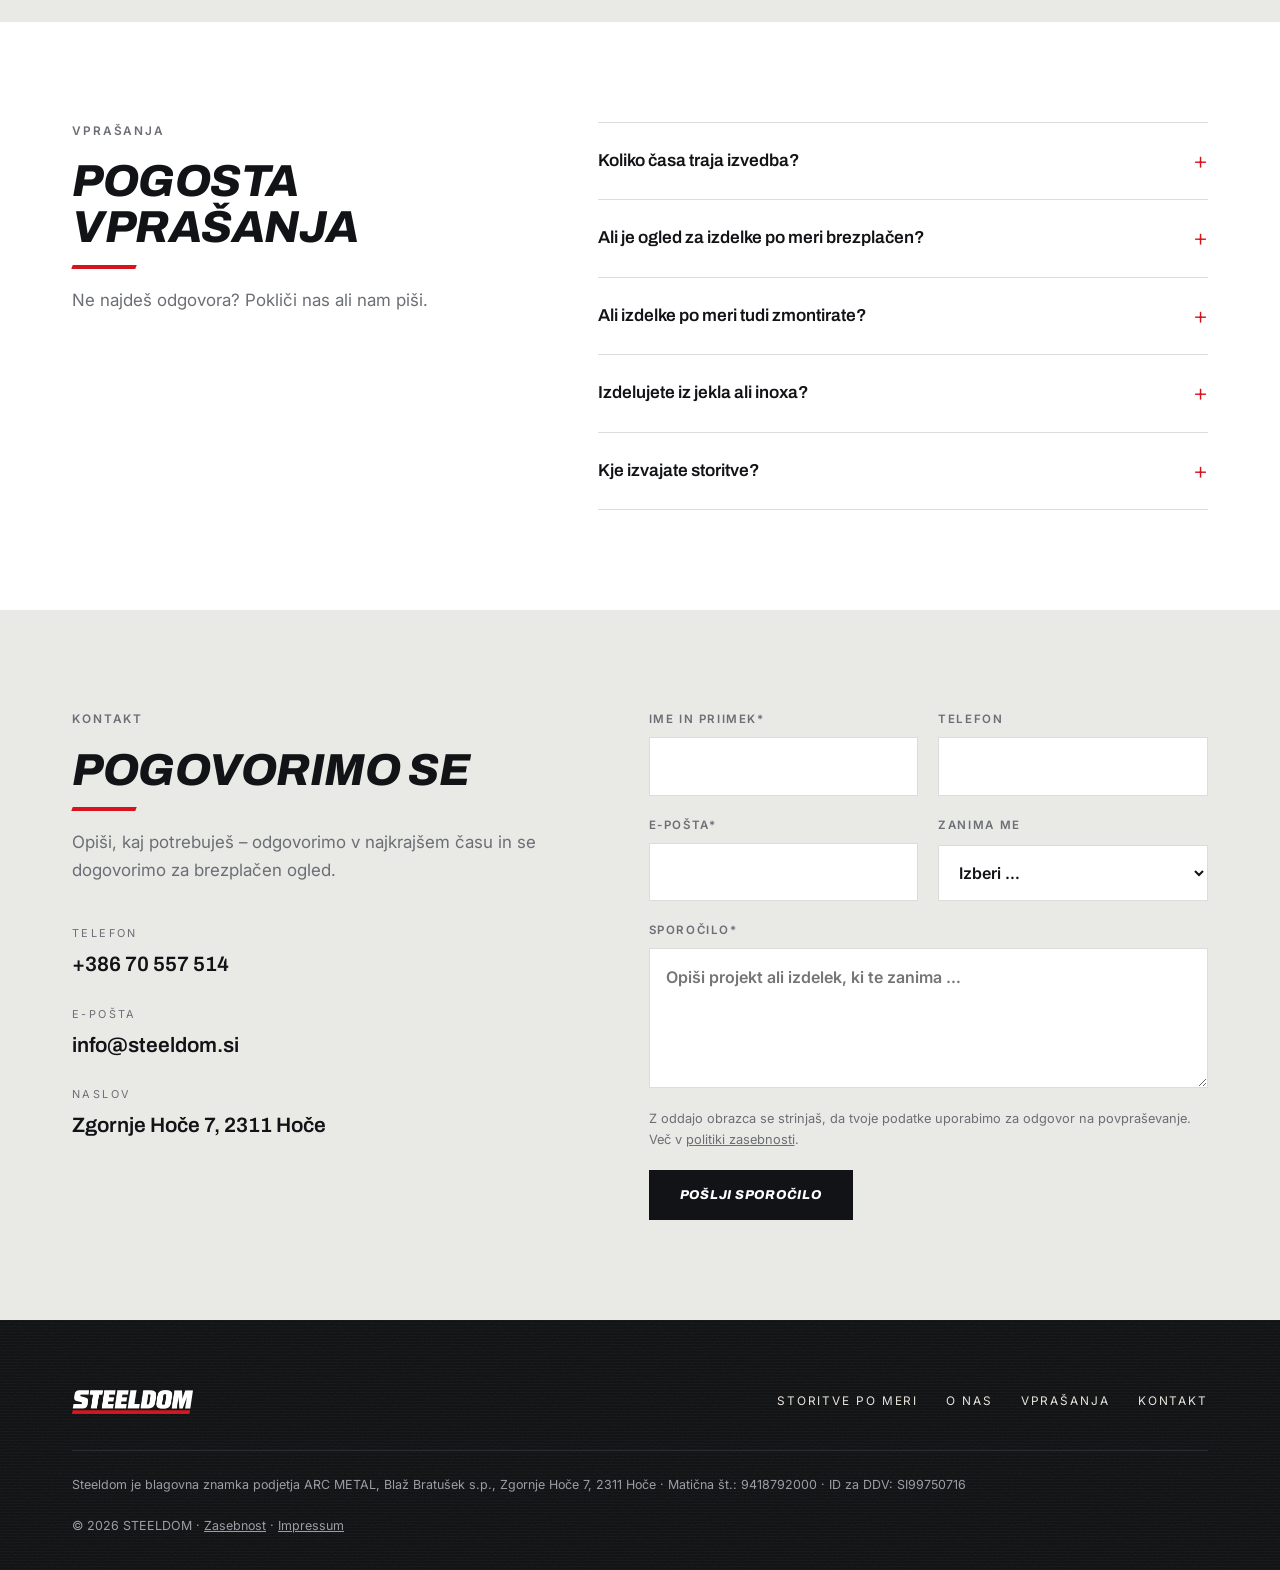
==== commit 2ef89992: "Naslovni del: tehnična risba pergole namesto fotografije; vidnejši izbor jezika Co-Authored-By: Clau" ====
--- a/index.html
+++ b/index.html
@@ -45,6 +45,8 @@
     </nav>
     
     
+    
+    
     <div class="lang-sw"><a href="/" hreflang="sl" class="on">SL</a><a href="/de/" hreflang="de">DE</a><a href="/en/" hreflang="en">EN</a></div>
     <button class="burger" aria-label="Meni" aria-expanded="false"><span></span><span></span><span></span></button>
   </div>
@@ -52,7 +54,70 @@
 
 <!-- HERO -->
 <section class="hero">
-  <div class="hero-photo" aria-hidden="true"><img src="img/hero-vecer.webp" alt="" width="1376" height="768"></div>
+  <svg class="hero-draw" viewBox="120 150 905 700" aria-hidden="true" preserveAspectRatio="xMidYMid meet">
+<style>.hero-draw line{stroke-linecap:square}.hero-draw .s{stroke:rgba(255,255,255,.55);stroke-width:1.4}.hero-draw .t{stroke:rgba(255,255,255,.28);stroke-width:1}.hero-draw .g{stroke:rgba(255,255,255,.06);stroke-width:1}.hero-draw .d{stroke:#d7141e;stroke-width:1.2;opacity:.85}.hero-draw text{fill:#e9eaec;font:600 14px Inter,Arial,sans-serif;letter-spacing:.12em;text-anchor:middle;opacity:.8}</style>
+<line class="s" x1="520.0" y1="430.0" x2="520.0" y2="172.0"/>
+<line class="t" x1="527.8" y1="434.5" x2="527.8" y2="194.5"/>
+<line class="s" x1="831.8" y1="610.0" x2="831.8" y2="352.0"/>
+<line class="t" x1="839.6" y1="614.5" x2="839.6" y2="374.5"/>
+<line class="s" x1="623.9" y1="730.0" x2="623.9" y2="472.0"/>
+<line class="t" x1="631.7" y1="734.5" x2="631.7" y2="494.5"/>
+<line class="s" x1="312.2" y1="550.0" x2="312.2" y2="292.0"/>
+<line class="t" x1="319.9" y1="554.5" x2="319.9" y2="314.5"/>
+<line class="s" x1="520.0" y1="172.0" x2="831.8" y2="352.0"/>
+<line class="s" x1="520.0" y1="193.0" x2="831.8" y2="373.0"/>
+<line class="s" x1="831.8" y1="352.0" x2="623.9" y2="472.0"/>
+<line class="s" x1="831.8" y1="373.0" x2="623.9" y2="493.0"/>
+<line class="s" x1="623.9" y1="472.0" x2="312.2" y2="292.0"/>
+<line class="s" x1="623.9" y1="493.0" x2="312.2" y2="313.0"/>
+<line class="s" x1="312.2" y1="292.0" x2="520.0" y2="172.0"/>
+<line class="s" x1="312.2" y1="313.0" x2="520.0" y2="193.0"/>
+<line class="t" x1="520.0" y1="172.0" x2="312.2" y2="292.0"/>
+<line class="t" x1="546.0" y1="187.0" x2="338.1" y2="307.0"/>
+<line class="t" x1="572.0" y1="202.0" x2="364.1" y2="322.0"/>
+<line class="t" x1="597.9" y1="217.0" x2="390.1" y2="337.0"/>
+<line class="t" x1="623.9" y1="232.0" x2="416.1" y2="352.0"/>
+<line class="t" x1="649.9" y1="247.0" x2="442.1" y2="367.0"/>
+<line class="t" x1="675.9" y1="262.0" x2="468.0" y2="382.0"/>
+<line class="t" x1="701.9" y1="277.0" x2="494.0" y2="397.0"/>
+<line class="t" x1="727.8" y1="292.0" x2="520.0" y2="412.0"/>
+<line class="t" x1="753.8" y1="307.0" x2="546.0" y2="427.0"/>
+<line class="t" x1="779.8" y1="322.0" x2="572.0" y2="442.0"/>
+<line class="t" x1="805.8" y1="337.0" x2="597.9" y2="457.0"/>
+<line class="t" x1="831.8" y1="352.0" x2="623.9" y2="472.0"/>
+<line class="t" x1="312.2" y1="364.0" x2="358.9" y2="340.0"/>
+<line class="t" x1="623.9" y1="544.0" x2="577.2" y2="466.0"/>
+<line class="g" x1="494.0" y1="325.0" x2="130.3" y2="535.0"/>
+<line class="g" x1="546.0" y1="355.0" x2="182.3" y2="565.0"/>
+<line class="g" x1="597.9" y1="385.0" x2="234.2" y2="595.0"/>
+<line class="g" x1="649.9" y1="415.0" x2="286.2" y2="625.0"/>
+<line class="g" x1="701.9" y1="445.0" x2="338.1" y2="655.0"/>
+<line class="g" x1="753.8" y1="475.0" x2="390.1" y2="685.0"/>
+<line class="g" x1="805.8" y1="505.0" x2="442.1" y2="715.0"/>
+<line class="g" x1="857.7" y1="535.0" x2="494.0" y2="745.0"/>
+<line class="g" x1="909.7" y1="565.0" x2="546.0" y2="775.0"/>
+<line class="g" x1="961.7" y1="595.0" x2="597.9" y2="805.0"/>
+<line class="g" x1="1013.6" y1="625.0" x2="649.9" y2="835.0"/>
+<line class="g" x1="468.0" y1="340.0" x2="987.7" y2="640.0"/>
+<line class="g" x1="416.1" y1="370.0" x2="935.7" y2="670.0"/>
+<line class="g" x1="364.1" y1="400.0" x2="883.7" y2="700.0"/>
+<line class="g" x1="312.2" y1="430.0" x2="831.8" y2="730.0"/>
+<line class="g" x1="260.2" y1="460.0" x2="779.8" y2="760.0"/>
+<line class="g" x1="208.2" y1="490.0" x2="727.8" y2="790.0"/>
+<line class="g" x1="156.3" y1="520.0" x2="675.9" y2="820.0"/>
+<line class="d" x1="329.2" y1="520.6" x2="640.9" y2="700.6"/>
+<line class="d" x1="317.3" y1="541.2" x2="333.4" y2="513.2"/>
+<line class="d" x1="629.0" y1="721.2" x2="645.2" y2="693.2"/>
+<text x="495.2" y="592.9" transform="rotate(30.0 495.2 592.9)">6000</text>
+<line class="d" x1="606.9" y1="700.6" x2="814.8" y2="580.6"/>
+<line class="d" x1="618.8" y1="721.2" x2="602.7" y2="693.2"/>
+<line class="d" x1="826.7" y1="601.2" x2="810.5" y2="573.2"/>
+<text x="700.6" y="622.9" transform="rotate(-30.0 700.6 622.9)">4000</text>
+<line class="d" x1="346.2" y1="550.0" x2="346.2" y2="292.0"/>
+<line class="d" x1="322.4" y1="550.0" x2="354.7" y2="550.0"/>
+<line class="d" x1="322.4" y1="292.0" x2="354.7" y2="292.0"/>
+<text x="366.6" y="421.0" transform="rotate(-90.0 366.6 421.0)">2600</text>
+</svg>
   <div class="wrap hero-inner">
     <div class="hero-text">
       <div class="eyebrow light">Pergole · Vrata · Ograje · Stopnice</div>
--- a/style.css
+++ b/style.css
@@ -280,6 +280,8 @@
   radial-gradient(ellipse 50% 40% at 70% 10%,rgba(255,190,120,.07) 0%,transparent 70%)}
 #hero-glow{position:absolute;inset:0;width:100%;height:100%;pointer-events:none}
 .hero-photo{position:absolute;inset:0;overflow:hidden}
+.hero-draw{position:absolute;right:max(2%,calc((100vw - 1200px)/2 - 40px));top:96px;width:min(46vw,640px);height:auto;pointer-events:none}
+.hero{background:radial-gradient(ellipse 55% 60% at 72% 48%,#20242a 0%,#121316 72%)}
 .hero-photo img{width:100%;height:100%;object-fit:cover;object-position:70% 50%;filter:brightness(.9);transform:scale(1.04);animation:heroZoom 16s ease-out forwards}
 .hero-photo::after{content:"";position:absolute;inset:0;background:linear-gradient(90deg,rgba(12,14,20,.78) 0%,rgba(12,14,20,.45) 40%,rgba(12,14,20,0) 70%),linear-gradient(180deg,rgba(18,19,22,.35) 0%,transparent 30%,rgba(18,19,22,.85) 100%)}
 .trustbar{position:relative;z-index:60;background:#0b0c0e;color:#c9ccd1;font-size:.74rem;letter-spacing:.08em;text-align:center;padding:8px 0}
@@ -458,12 +460,16 @@
 }
 /* Language switcher */
 .lang-sw{display:flex;gap:2px;margin-left:22px}
-.lang-sw a{font-size:.72rem;font-weight:600;letter-spacing:.08em;color:var(--dark-muted);text-decoration:none;padding:6px 7px}
-.lang-sw a:hover{color:#fff}
-.lang-sw a.on{color:#fff;box-shadow:inset 0 -2px 0 var(--bronze)}
+.lang-sw{border:1px solid rgba(255,255,255,.4);border-radius:2px;overflow:hidden}
+.lang-sw a{font-size:.78rem;font-weight:700;letter-spacing:.06em;color:#fff;text-decoration:none;padding:7px 10px;line-height:1}
+.lang-sw a+a{border-left:1px solid rgba(255,255,255,.25)}
+.lang-sw a:hover{background:rgba(255,255,255,.12)}
+.lang-sw a.on{background:#fff;color:var(--ink)}
 @media (max-width:980px){.lang-sw{margin-left:auto;margin-right:6px}}
 .top .wrap > .nav{margin-left:auto}
 @media (max-width:640px){.trustbar .tb-m{display:none}}
+@media (max-width:1180px){.hero-draw{opacity:.45}}
+@media (max-width:980px){.hero-draw{display:none}}
 @media (prefers-reduced-motion:reduce){h2::after{transform:skewX(-20deg);transition:none}.hero h1::after{animation:none;transform:skewX(-20deg)}}
 
 @media (max-width:980px){
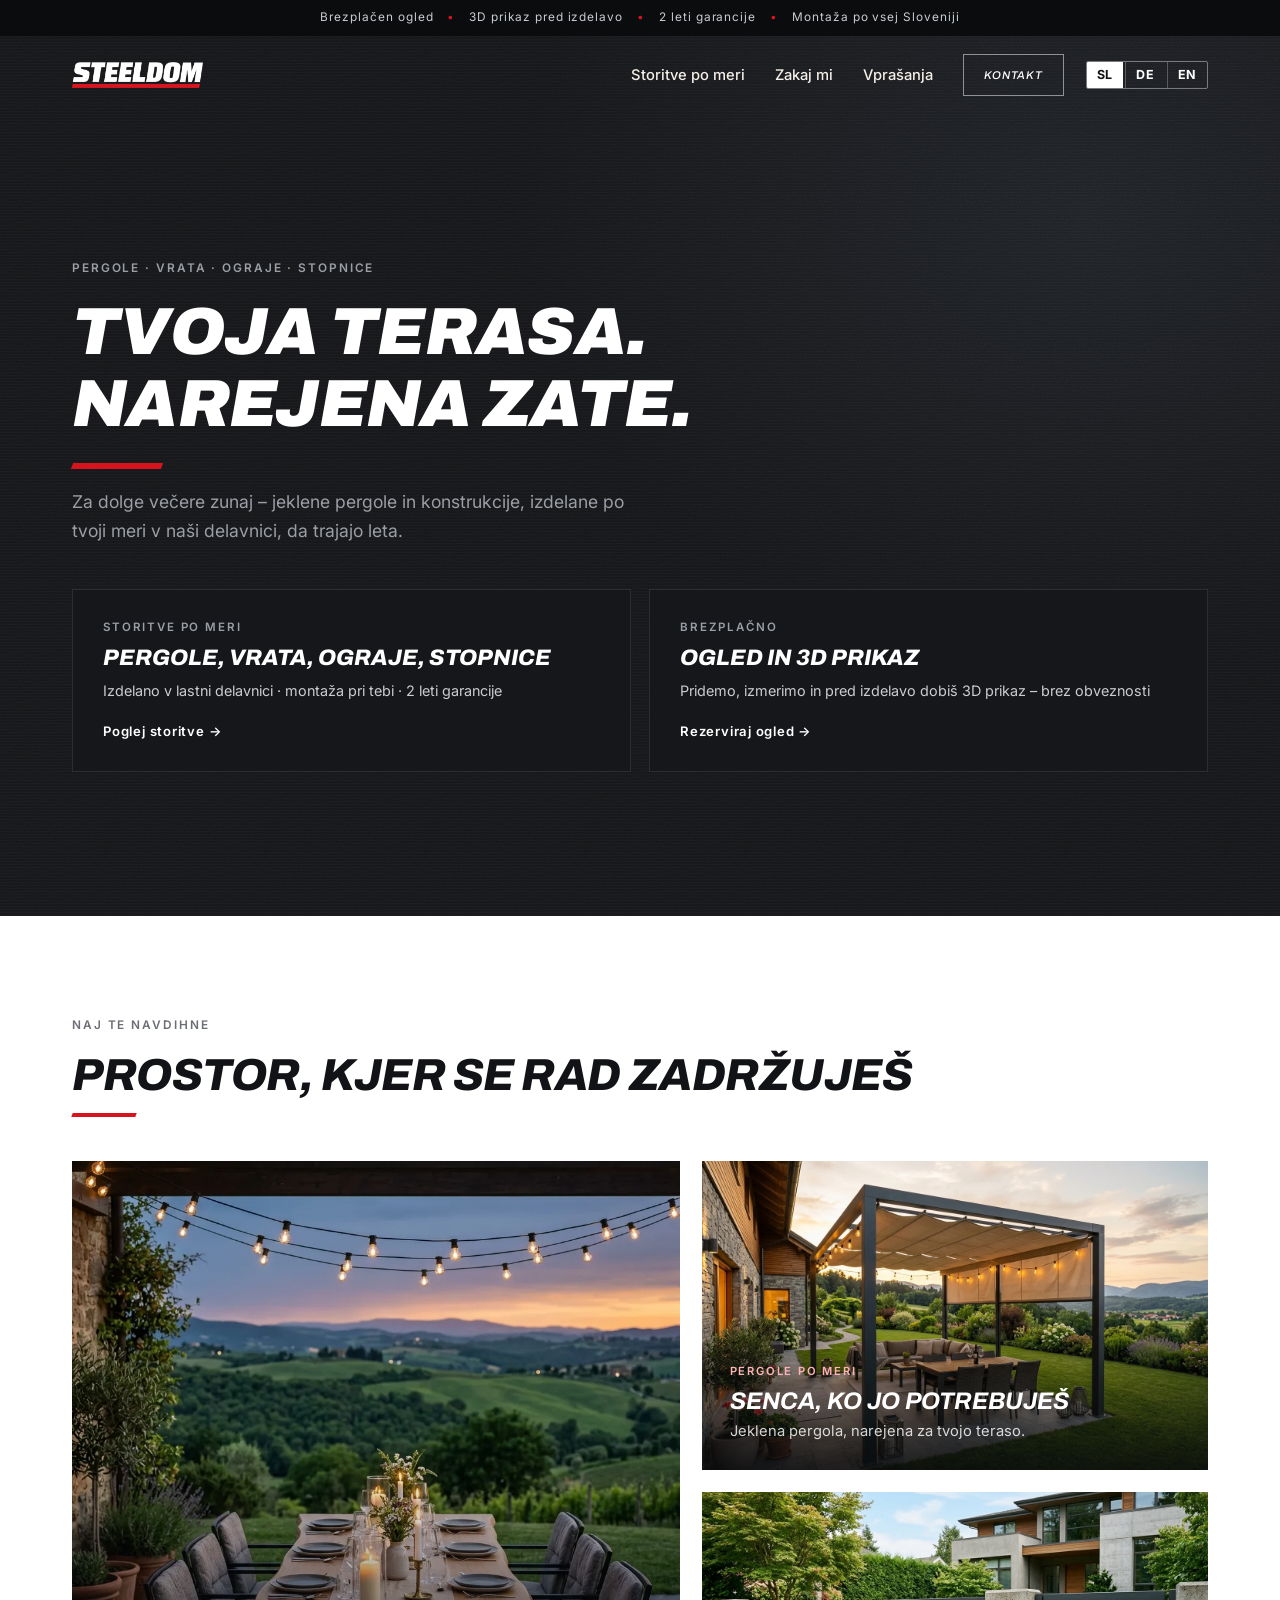
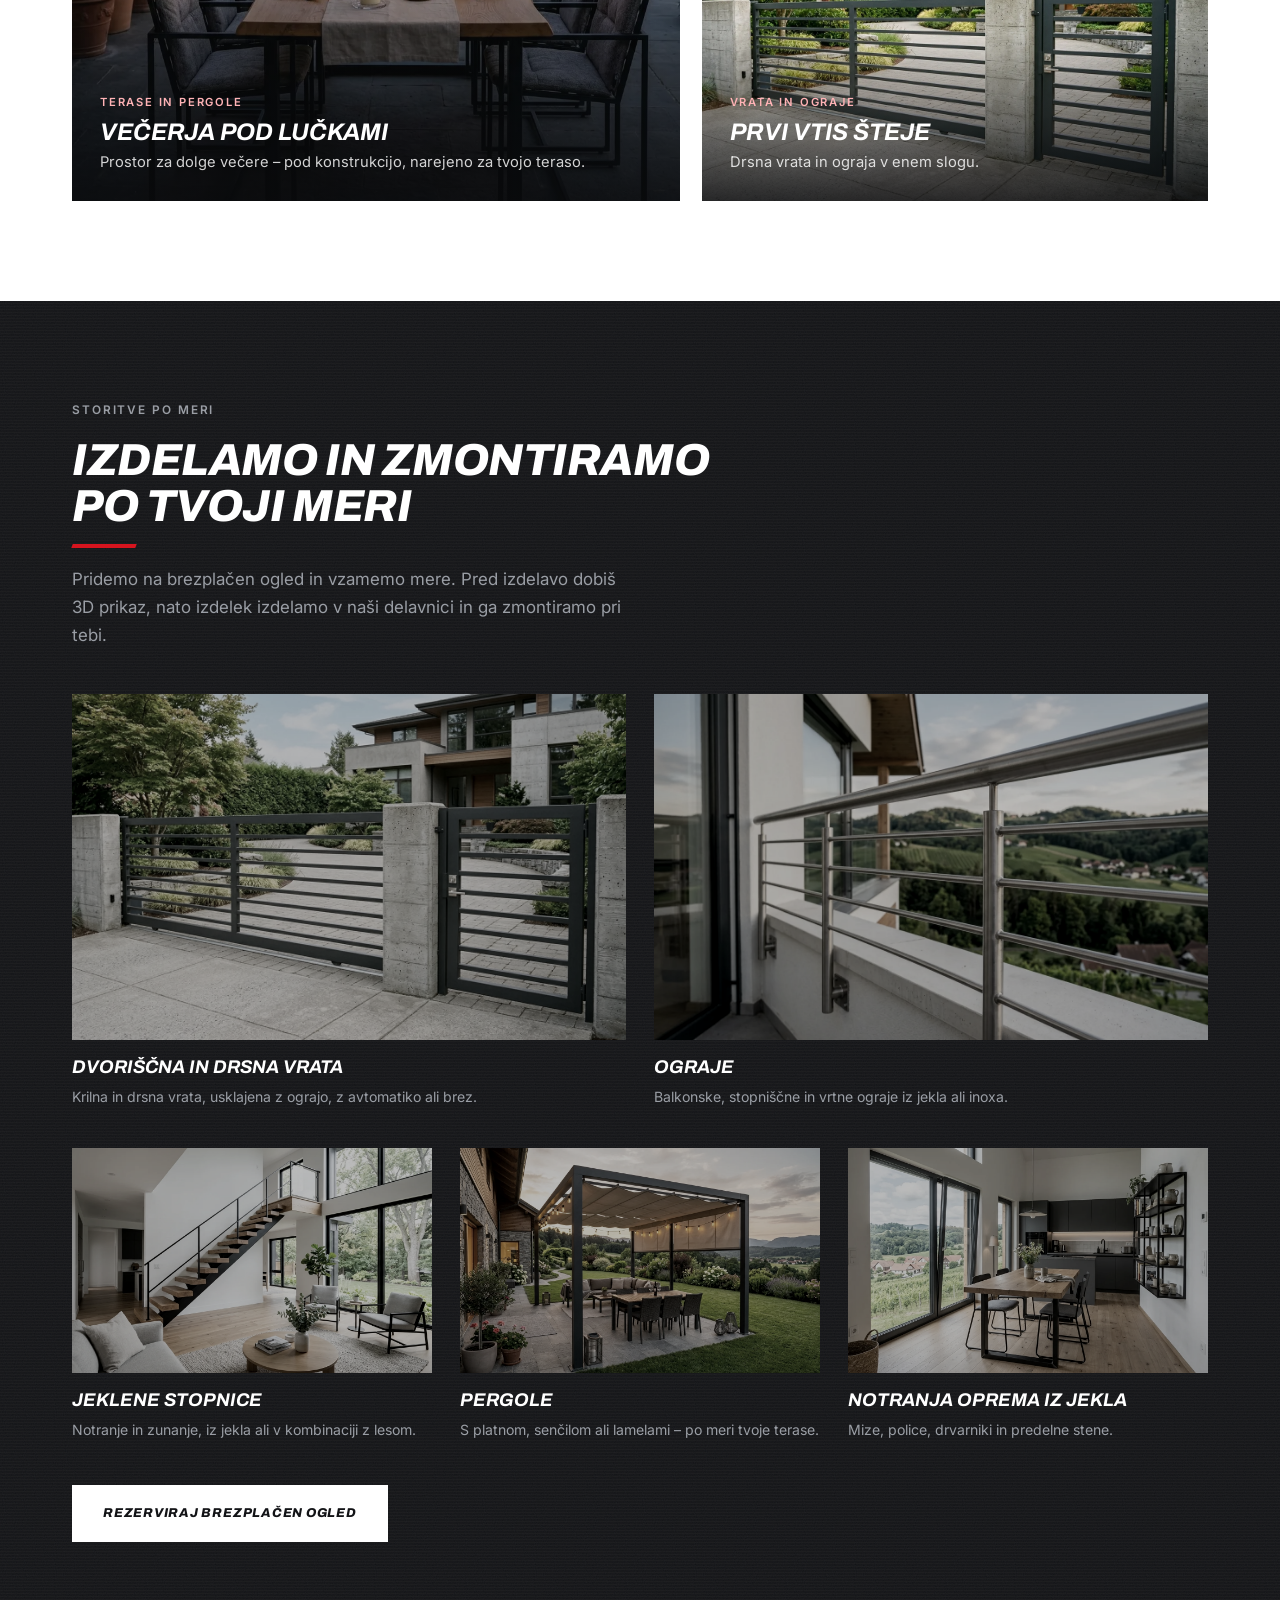
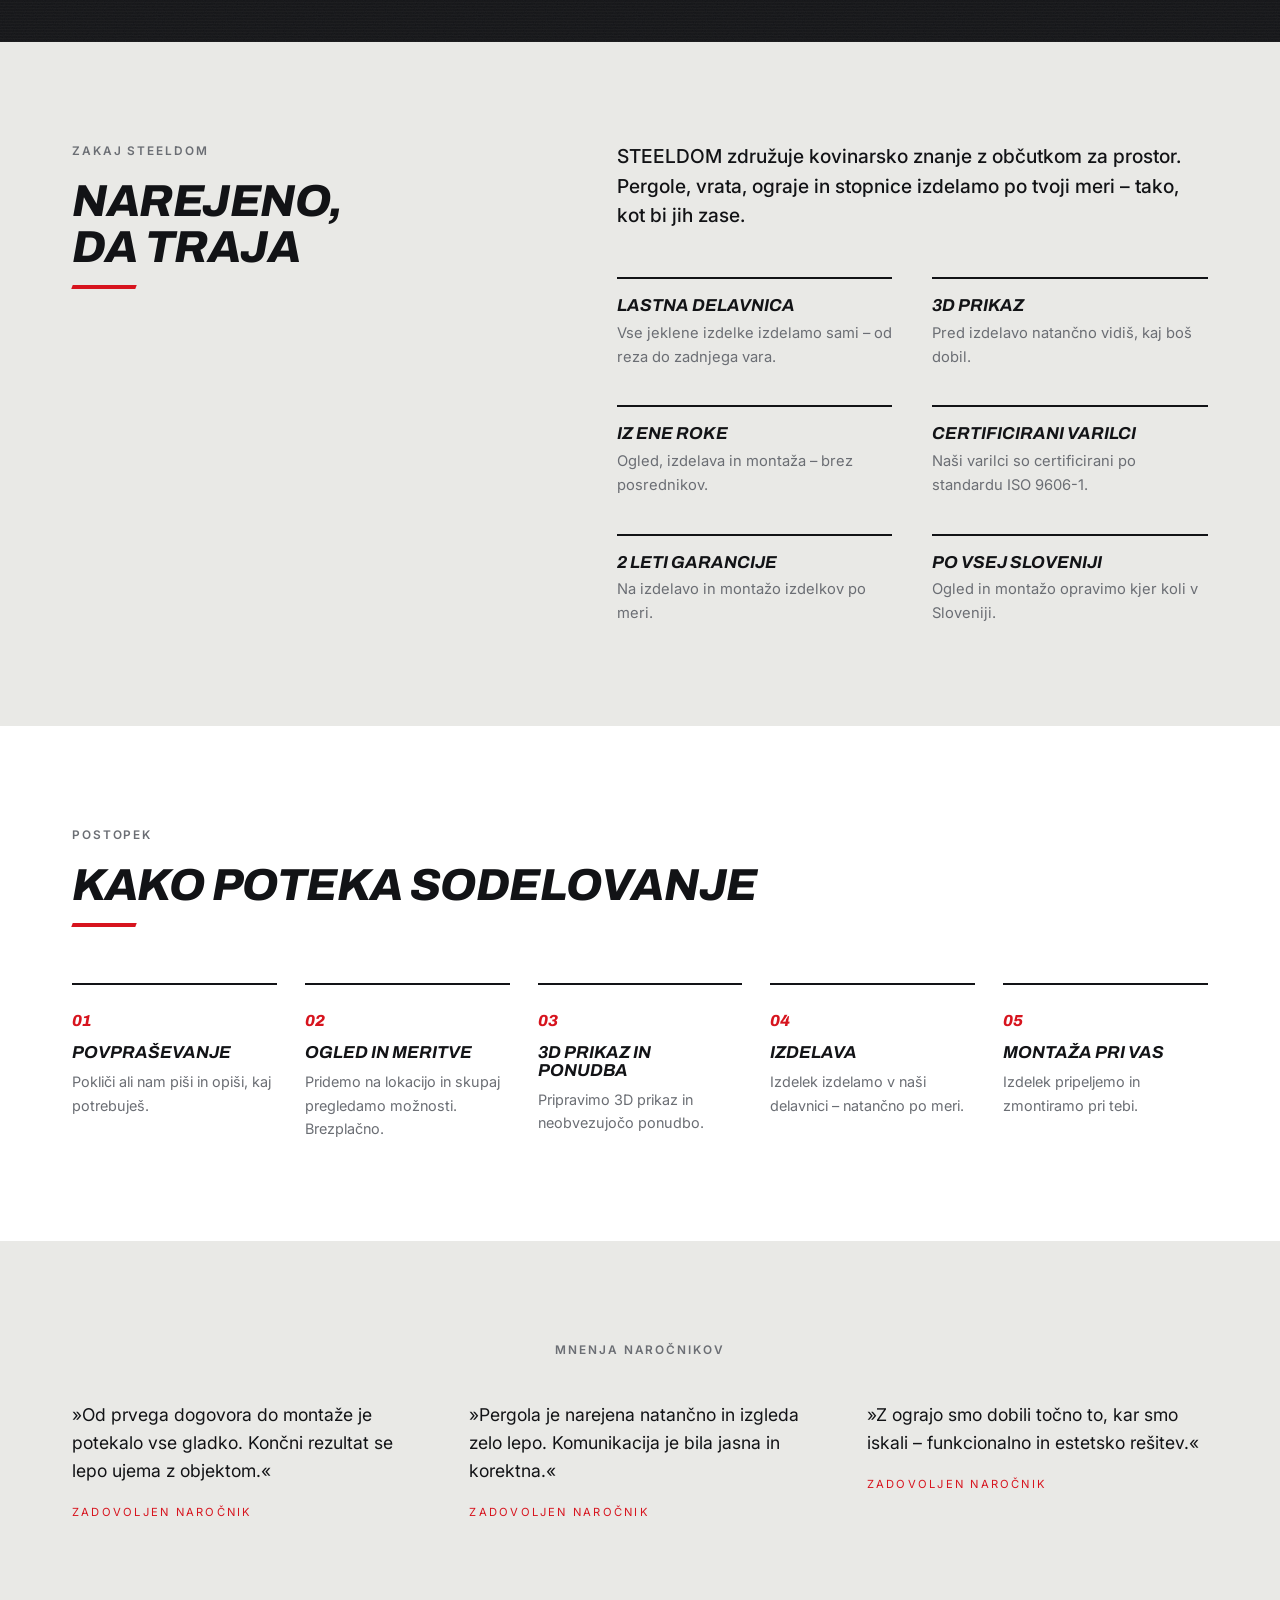
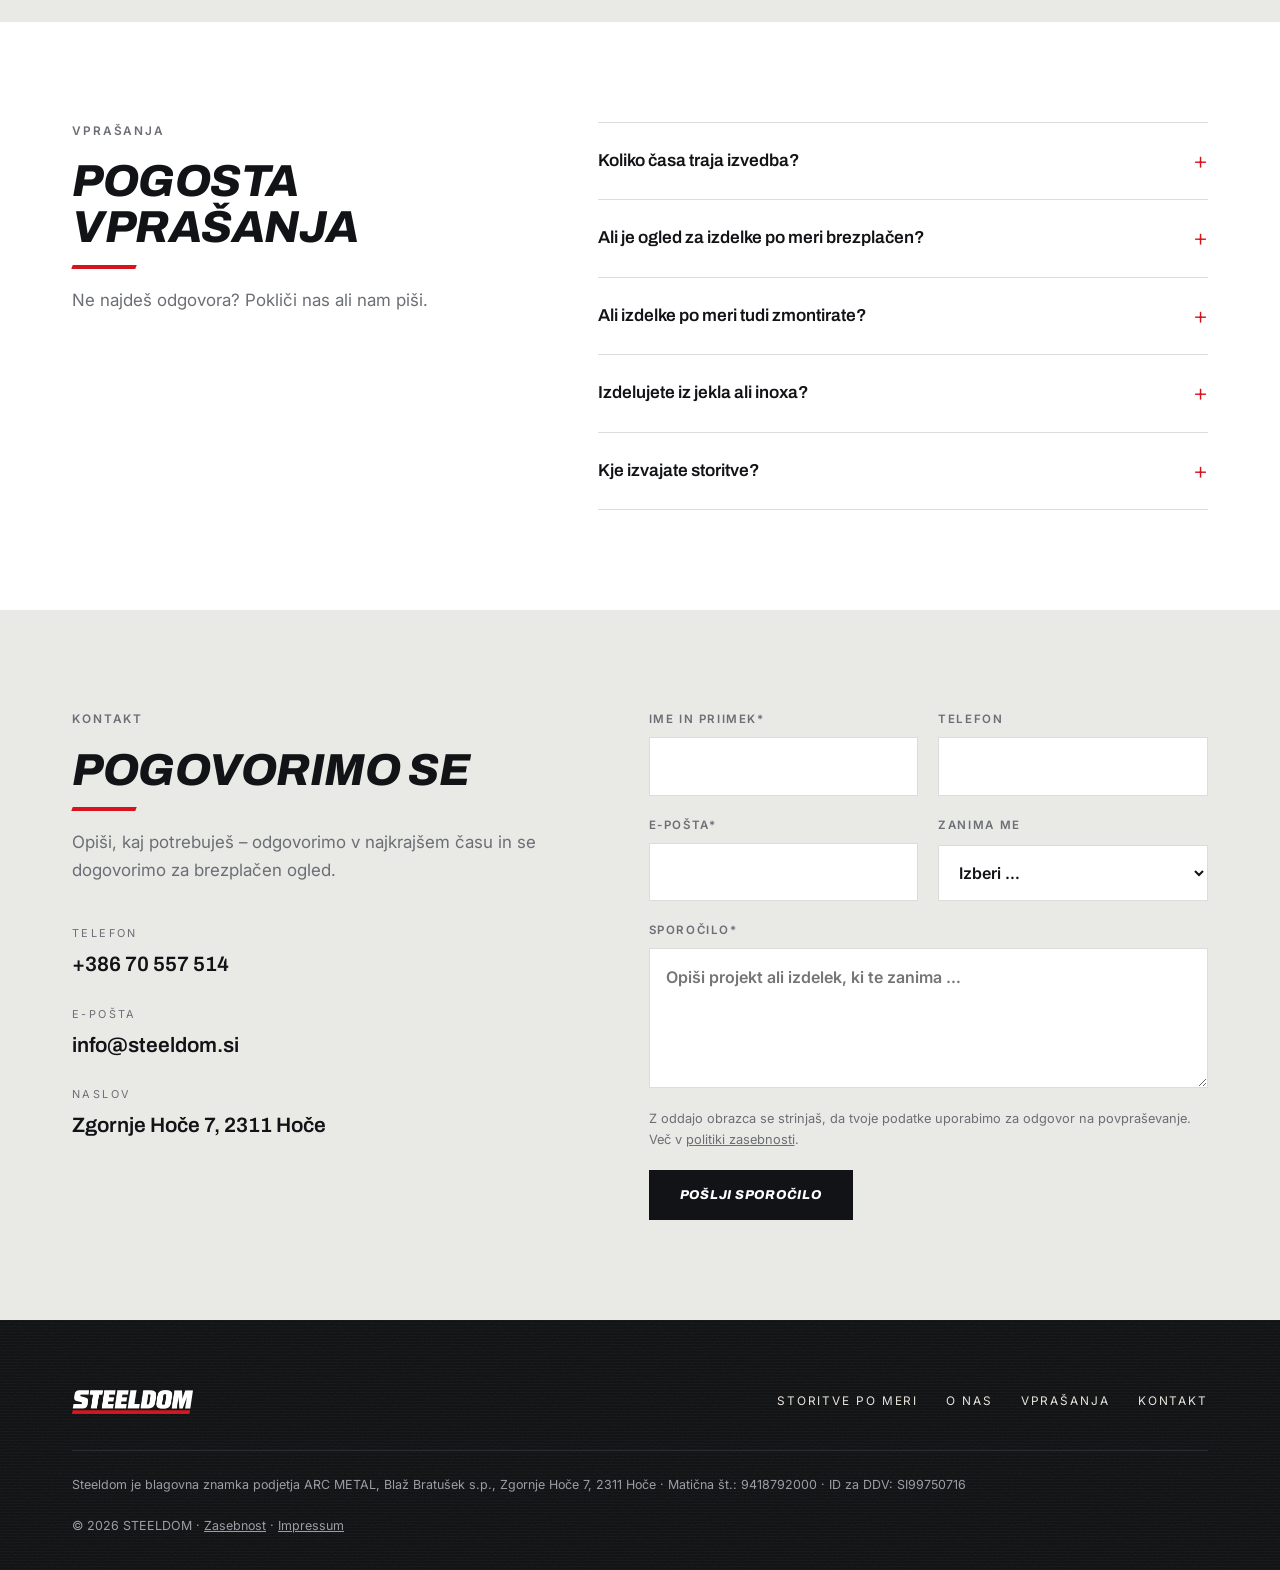
==== commit 93b79ef3: "Naslovni del brez risbe – čisto temno ozadje Co-Authored-By: Claude Opus 5.5 <noreply@anthropic.com>" ====
--- a/index.html
+++ b/index.html
@@ -47,6 +47,7 @@
     
     
     
+    
     <div class="lang-sw"><a href="/" hreflang="sl" class="on">SL</a><a href="/de/" hreflang="de">DE</a><a href="/en/" hreflang="en">EN</a></div>
     <button class="burger" aria-label="Meni" aria-expanded="false"><span></span><span></span><span></span></button>
   </div>
@@ -54,71 +55,7 @@
 
 <!-- HERO -->
 <section class="hero">
-  <svg class="hero-draw" viewBox="120 150 905 700" aria-hidden="true" preserveAspectRatio="xMidYMid meet">
-<style>.hero-draw line{stroke-linecap:square}.hero-draw .s{stroke:rgba(255,255,255,.55);stroke-width:1.4}.hero-draw .t{stroke:rgba(255,255,255,.28);stroke-width:1}.hero-draw .g{stroke:rgba(255,255,255,.06);stroke-width:1}.hero-draw .d{stroke:#d7141e;stroke-width:1.2;opacity:.85}.hero-draw text{fill:#e9eaec;font:600 14px Inter,Arial,sans-serif;letter-spacing:.12em;text-anchor:middle;opacity:.8}</style>
-<line class="s" x1="520.0" y1="430.0" x2="520.0" y2="172.0"/>
-<line class="t" x1="527.8" y1="434.5" x2="527.8" y2="194.5"/>
-<line class="s" x1="831.8" y1="610.0" x2="831.8" y2="352.0"/>
-<line class="t" x1="839.6" y1="614.5" x2="839.6" y2="374.5"/>
-<line class="s" x1="623.9" y1="730.0" x2="623.9" y2="472.0"/>
-<line class="t" x1="631.7" y1="734.5" x2="631.7" y2="494.5"/>
-<line class="s" x1="312.2" y1="550.0" x2="312.2" y2="292.0"/>
-<line class="t" x1="319.9" y1="554.5" x2="319.9" y2="314.5"/>
-<line class="s" x1="520.0" y1="172.0" x2="831.8" y2="352.0"/>
-<line class="s" x1="520.0" y1="193.0" x2="831.8" y2="373.0"/>
-<line class="s" x1="831.8" y1="352.0" x2="623.9" y2="472.0"/>
-<line class="s" x1="831.8" y1="373.0" x2="623.9" y2="493.0"/>
-<line class="s" x1="623.9" y1="472.0" x2="312.2" y2="292.0"/>
-<line class="s" x1="623.9" y1="493.0" x2="312.2" y2="313.0"/>
-<line class="s" x1="312.2" y1="292.0" x2="520.0" y2="172.0"/>
-<line class="s" x1="312.2" y1="313.0" x2="520.0" y2="193.0"/>
-<line class="t" x1="520.0" y1="172.0" x2="312.2" y2="292.0"/>
-<line class="t" x1="546.0" y1="187.0" x2="338.1" y2="307.0"/>
-<line class="t" x1="572.0" y1="202.0" x2="364.1" y2="322.0"/>
-<line class="t" x1="597.9" y1="217.0" x2="390.1" y2="337.0"/>
-<line class="t" x1="623.9" y1="232.0" x2="416.1" y2="352.0"/>
-<line class="t" x1="649.9" y1="247.0" x2="442.1" y2="367.0"/>
-<line class="t" x1="675.9" y1="262.0" x2="468.0" y2="382.0"/>
-<line class="t" x1="701.9" y1="277.0" x2="494.0" y2="397.0"/>
-<line class="t" x1="727.8" y1="292.0" x2="520.0" y2="412.0"/>
-<line class="t" x1="753.8" y1="307.0" x2="546.0" y2="427.0"/>
-<line class="t" x1="779.8" y1="322.0" x2="572.0" y2="442.0"/>
-<line class="t" x1="805.8" y1="337.0" x2="597.9" y2="457.0"/>
-<line class="t" x1="831.8" y1="352.0" x2="623.9" y2="472.0"/>
-<line class="t" x1="312.2" y1="364.0" x2="358.9" y2="340.0"/>
-<line class="t" x1="623.9" y1="544.0" x2="577.2" y2="466.0"/>
-<line class="g" x1="494.0" y1="325.0" x2="130.3" y2="535.0"/>
-<line class="g" x1="546.0" y1="355.0" x2="182.3" y2="565.0"/>
-<line class="g" x1="597.9" y1="385.0" x2="234.2" y2="595.0"/>
-<line class="g" x1="649.9" y1="415.0" x2="286.2" y2="625.0"/>
-<line class="g" x1="701.9" y1="445.0" x2="338.1" y2="655.0"/>
-<line class="g" x1="753.8" y1="475.0" x2="390.1" y2="685.0"/>
-<line class="g" x1="805.8" y1="505.0" x2="442.1" y2="715.0"/>
-<line class="g" x1="857.7" y1="535.0" x2="494.0" y2="745.0"/>
-<line class="g" x1="909.7" y1="565.0" x2="546.0" y2="775.0"/>
-<line class="g" x1="961.7" y1="595.0" x2="597.9" y2="805.0"/>
-<line class="g" x1="1013.6" y1="625.0" x2="649.9" y2="835.0"/>
-<line class="g" x1="468.0" y1="340.0" x2="987.7" y2="640.0"/>
-<line class="g" x1="416.1" y1="370.0" x2="935.7" y2="670.0"/>
-<line class="g" x1="364.1" y1="400.0" x2="883.7" y2="700.0"/>
-<line class="g" x1="312.2" y1="430.0" x2="831.8" y2="730.0"/>
-<line class="g" x1="260.2" y1="460.0" x2="779.8" y2="760.0"/>
-<line class="g" x1="208.2" y1="490.0" x2="727.8" y2="790.0"/>
-<line class="g" x1="156.3" y1="520.0" x2="675.9" y2="820.0"/>
-<line class="d" x1="329.2" y1="520.6" x2="640.9" y2="700.6"/>
-<line class="d" x1="317.3" y1="541.2" x2="333.4" y2="513.2"/>
-<line class="d" x1="629.0" y1="721.2" x2="645.2" y2="693.2"/>
-<text x="495.2" y="592.9" transform="rotate(30.0 495.2 592.9)">6000</text>
-<line class="d" x1="606.9" y1="700.6" x2="814.8" y2="580.6"/>
-<line class="d" x1="618.8" y1="721.2" x2="602.7" y2="693.2"/>
-<line class="d" x1="826.7" y1="601.2" x2="810.5" y2="573.2"/>
-<text x="700.6" y="622.9" transform="rotate(-30.0 700.6 622.9)">4000</text>
-<line class="d" x1="346.2" y1="550.0" x2="346.2" y2="292.0"/>
-<line class="d" x1="322.4" y1="550.0" x2="354.7" y2="550.0"/>
-<line class="d" x1="322.4" y1="292.0" x2="354.7" y2="292.0"/>
-<text x="366.6" y="421.0" transform="rotate(-90.0 366.6 421.0)">2600</text>
-</svg>
-  <div class="wrap hero-inner">
+    <div class="wrap hero-inner">
     <div class="hero-text">
       <div class="eyebrow light">Pergole · Vrata · Ograje · Stopnice</div>
       <h1>Tvoja terasa.<br>Narejena zate.</h1>
--- a/style.css
+++ b/style.css
@@ -281,7 +281,7 @@
 #hero-glow{position:absolute;inset:0;width:100%;height:100%;pointer-events:none}
 .hero-photo{position:absolute;inset:0;overflow:hidden}
 .hero-draw{position:absolute;right:max(2%,calc((100vw - 1200px)/2 - 40px));top:96px;width:min(46vw,640px);height:auto;pointer-events:none}
-.hero{background:radial-gradient(ellipse 55% 60% at 72% 48%,#20242a 0%,#121316 72%)}
+.hero{background:radial-gradient(ellipse 70% 80% at 85% 20%,#1d2025 0%,#121316 65%)}
 .hero-photo img{width:100%;height:100%;object-fit:cover;object-position:70% 50%;filter:brightness(.9);transform:scale(1.04);animation:heroZoom 16s ease-out forwards}
 .hero-photo::after{content:"";position:absolute;inset:0;background:linear-gradient(90deg,rgba(12,14,20,.78) 0%,rgba(12,14,20,.45) 40%,rgba(12,14,20,0) 70%),linear-gradient(180deg,rgba(18,19,22,.35) 0%,transparent 30%,rgba(18,19,22,.85) 100%)}
 .trustbar{position:relative;z-index:60;background:#0b0c0e;color:#c9ccd1;font-size:.74rem;letter-spacing:.08em;text-align:center;padding:8px 0}
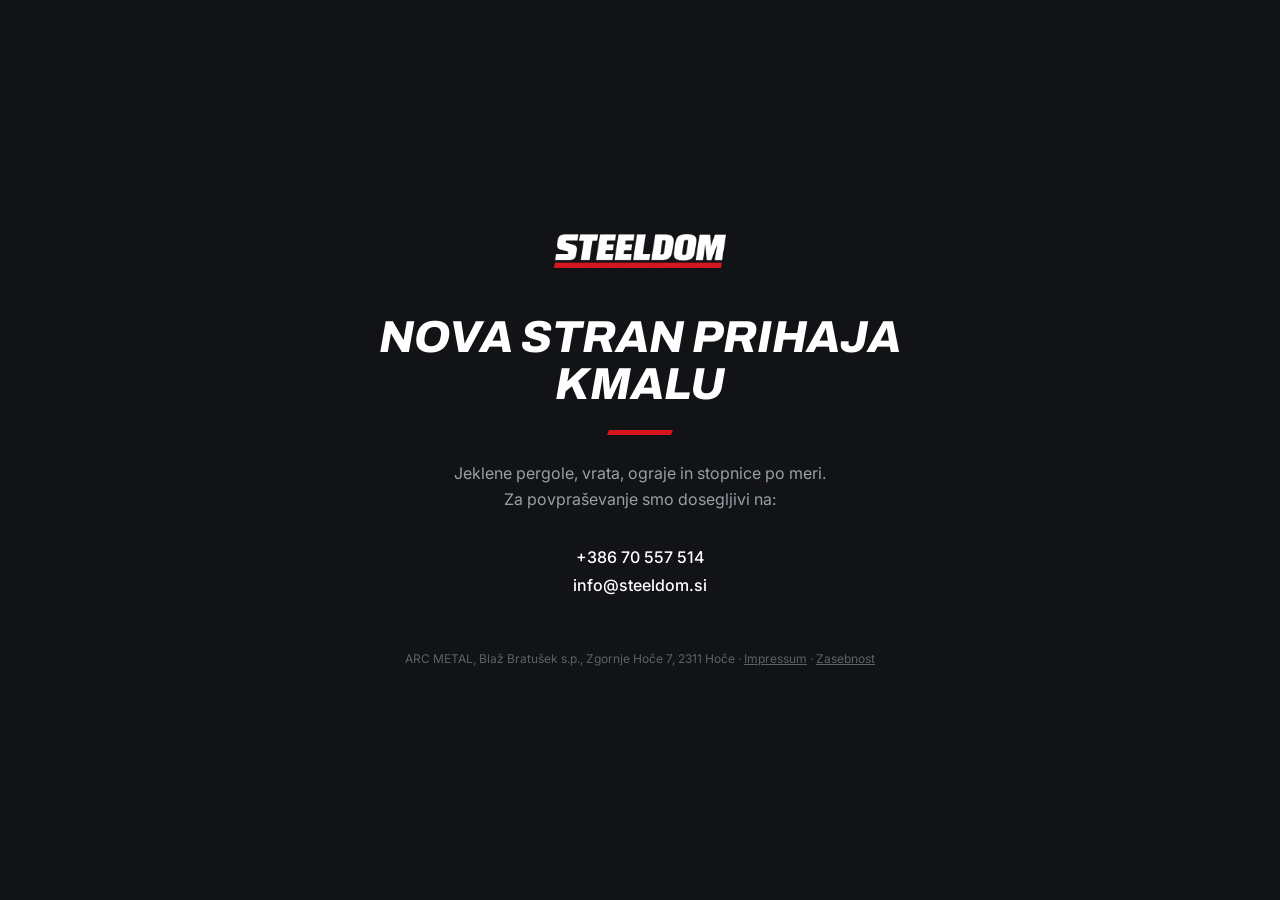
==== commit 6000382d: "Stran začasno skrita: stran 'Kmalu' (celotna stran shranjena v veji polna-stran) Co-Authored-By: Cla" ====
--- a/index.html
+++ b/index.html
@@ -3,242 +3,42 @@
 <head>
 <meta charset="utf-8">
 <meta name="viewport" content="width=device-width, initial-scale=1">
-<title>STEELDOM – Jeklene pergole, vrata, ograje in stopnice po meri</title>
-<meta name="description" content="STEELDOM – jeklene pergole, dvoriščna vrata, ograje, stopnice in notranja oprema po meri. Lastna delavnica, 3D prikaz pred izdelavo, montaža in 2 leti garancije.">
+<title>STEELDOM – Kmalu</title>
+<meta name="robots" content="noindex, nofollow">
 <meta name="theme-color" content="#121316">
 <meta name="google-site-verification" content="20X66h9AXJq0FpiPGk2ImGsq-IJuFKPf7p-CTtQIeVg">
-<meta property="og:title" content="STEELDOM – Tvoja terasa. Narejena zate.">
-<meta property="og:description" content="Jeklene pergole, vrata, ograje in stopnice po meri – brezplačen ogled in 3D prikaz pred izdelavo.">
-<meta property="og:type" content="website">
-<meta property="og:url" content="https://steeldom.si/">
-<meta property="og:image" content="https://steeldom.si/img/og-image.jpg">
-<meta property="og:locale" content="sl_SI">
-<meta name="twitter:card" content="summary_large_image">
+<link rel="icon" href="/favicon.ico" sizes="any">
+<link rel="apple-touch-icon" href="/img/apple-touch-icon.png">
 <link rel="preconnect" href="https://fonts.googleapis.com">
 <link rel="preconnect" href="https://fonts.gstatic.com" crossorigin>
-<link href="https://fonts.googleapis.com/css2?family=Archivo:ital,wght@0,500;0,600;0,700;1,700;1,800;1,900&family=Inter:wght@400;500;600&display=swap" rel="stylesheet">
-<link rel="icon" href="favicon.ico" sizes="any">
-<link rel="icon" type="image/png" sizes="32x32" href="img/favicon-32.png">
-<link rel="apple-touch-icon" href="img/apple-touch-icon.png">
-<link rel="manifest" href="site.webmanifest">
-<link rel="alternate" hreflang="sl" href="https://steeldom.si/">
-<link rel="alternate" hreflang="de" href="https://steeldom.si/de/">
-<link rel="alternate" hreflang="en" href="https://steeldom.si/en/">
-<link rel="alternate" hreflang="x-default" href="https://steeldom.si/">
-<link rel="canonical" href="https://steeldom.si/">
-<link rel="stylesheet" href="style.css">
-<script type="application/ld+json">
-{"@context":"https://schema.org","@type":"LocalBusiness","name":"STEELDOM","legalName":"ARC METAL, Blaž Bratušek s.p.","url":"https://steeldom.si","email":"info@steeldom.si","telephone":"+38670557514","address":{"@type":"PostalAddress","streetAddress":"Zgornje Hoče 7","postalCode":"2311","addressLocality":"Hoče","addressCountry":"SI"},"vatID":"SI99750716","areaServed":"SI","logo":"https://steeldom.si/img/icon-512.png","image":"https://steeldom.si/img/og-image.jpg","priceRange":"€€"}
-</script>
+<link href="https://fonts.googleapis.com/css2?family=Archivo:ital,wght@1,800&family=Inter:wght@400;500&display=swap" rel="stylesheet">
+<style>
+*{box-sizing:border-box;margin:0;padding:0}
+html,body{height:100%}
+body{background:#121316;color:#e9eaec;font-family:Inter,Arial,sans-serif;display:flex;align-items:center;justify-content:center;text-align:center;padding:32px}
+main{max-width:560px}
+img{height:34px;width:auto;margin:0 auto 46px;display:block}
+h1{font-family:Archivo,Arial,sans-serif;font-style:italic;font-weight:800;text-transform:uppercase;font-size:clamp(1.9rem,6vw,2.8rem);line-height:1.05;color:#fff}
+.bar{width:64px;height:5px;background:#d7141e;transform:skewX(-20deg);margin:22px auto 26px}
+p{color:#9a9ea5;line-height:1.6}
+.c{margin-top:34px;display:flex;flex-direction:column;gap:8px}
+.c a{color:#fff;text-decoration:none;font-weight:500}
+.c a:hover{color:#d7141e}
+small{display:block;margin-top:56px;color:#5d6168;font-size:.75rem}
+small a{color:#5d6168}
+</style>
 </head>
-<body class="home">
-
-<div class="trustbar"><div class="wrap">Brezplačen ogled<span class="tb-m"> <i>•</i> <span>3D prikaz pred izdelavo</span></span> <i>•</i> 2 leti garancije<span class="tb-x"> <i>•</i> <span>Montaža po vsej Sloveniji</span></span></div></div>
-<header class="top">
-  <div class="wrap">
-    <a href="#" class="logo"><img class="l-light" src="img/logo.png" alt="STEELDOM" width="480" height="95"><img class="l-dark" src="img/logo-dark.png" alt="" width="480" height="95"></a>
-    <nav class="nav" aria-label="Glavni meni">
-      <a href="#storitve">Storitve po meri</a>
-      <a href="#o-nas">Zakaj mi</a>
-      <a href="#vprasanja">Vprašanja</a>
-      <a href="#kontakt" class="btn small">Kontakt</a>
-    </nav>
-    
-    
-    
-    
-    
-    <div class="lang-sw"><a href="/" hreflang="sl" class="on">SL</a><a href="/de/" hreflang="de">DE</a><a href="/en/" hreflang="en">EN</a></div>
-    <button class="burger" aria-label="Meni" aria-expanded="false"><span></span><span></span><span></span></button>
+<body>
+<main>
+  <img src="/img/logo.png" alt="STEELDOM" width="480" height="95">
+  <h1>Nova stran prihaja kmalu</h1>
+  <div class="bar"></div>
+  <p>Jeklene pergole, vrata, ograje in stopnice po meri.<br>Za povpraševanje smo dosegljivi na:</p>
+  <div class="c">
+    <a href="tel:+38670557514">+386 70 557 514</a>
+    <a href="mailto:info@steeldom.si">info@steeldom.si</a>
   </div>
-</header>
-
-<!-- HERO -->
-<section class="hero">
-    <div class="wrap hero-inner">
-    <div class="hero-text">
-      <div class="eyebrow light">Pergole · Vrata · Ograje · Stopnice</div>
-      <h1>Tvoja terasa.<br>Narejena zate.</h1>
-      <p>Za dolge večere zunaj – jeklene pergole in konstrukcije, izdelane po tvoji meri v naši delavnici, da trajajo leta.</p>
-    </div>
-    <div class="paths">
-      <a href="#storitve" class="path rv">
-        <span class="path-tag">Storitve po meri</span>
-        <span class="path-title">Pergole, vrata, ograje, stopnice</span>
-        <span class="path-desc">Izdelano v lastni delavnici · montaža pri tebi · 2 leti garancije</span>
-        <span class="path-go">Poglej storitve →</span>
-      </a>
-      <a href="#kontakt" class="path rv">
-        <span class="path-tag">Brezplačno</span>
-        <span class="path-title">Ogled in 3D prikaz</span>
-        <span class="path-desc">Pridemo, izmerimo in pred izdelavo dobiš 3D prikaz – brez obveznosti</span>
-        <span class="path-go">Rezerviraj ogled →</span>
-      </a>
-    </div>
-  </div>
-</section>
-
-<!-- NAVDIH -->
-<section id="navdih" class="white">
-  <div class="wrap">
-    <div class="head-row">
-      <div>
-        <div class="eyebrow">Naj te navdihne</div>
-        <h2>Prostor, kjer se rad zadržuješ</h2>
-      </div>
-    </div>
-    <div class="insp">
-      <a href="#kontakt" class="insp-card big rv"><img src="img/miza-vecer.webp" alt="Terasa z jeklenim nadstreškom in lučkami ob sončnem zahodu" loading="lazy" width="928" height="1152"><div class="insp-txt"><span>Terase in pergole</span><h3>Večerja pod lučkami</h3><p>Prostor za dolge večere – pod konstrukcijo, narejeno za tvojo teraso.</p></div></a>
-      <a href="#storitve" class="insp-card rv"><img src="img/pergola.webp" alt="Jeklena pergola s senčilom nad teraso" loading="lazy" width="1312" height="816"><div class="insp-txt"><span>Pergole po meri</span><h3>Senca, ko jo potrebuješ</h3><p>Jeklena pergola, narejena za tvojo teraso.</p></div></a>
-      <a href="#storitve" class="insp-card rv"><img src="img/vrata.webp" alt="Jeklena drsna dvoriščna vrata" loading="lazy" width="1312" height="816"><div class="insp-txt"><span>Vrata in ograje</span><h3>Prvi vtis šteje</h3><p>Drsna vrata in ograja v enem slogu.</p></div></a>
-    </div>
-  </div>
-</section>
-
-<!-- PO MERI -->
-<section id="storitve" class="dark custom">
-  <div class="wrap custom-grid">
-    <div class="custom-text">
-      <div class="eyebrow">Storitve po meri</div>
-      <h2>Izdelamo in zmontiramo<br>po tvoji meri</h2>
-      <p class="lead">Pridemo na brezplačen ogled in vzamemo mere. Pred izdelavo dobiš 3D prikaz, nato izdelek izdelamo v naši delavnici in ga zmontiramo pri tebi.</p>
-      <ol class="custom-list rv">
-        <li><div class="cl-img"><img src="img/vrata.webp" alt="Dvoriščna in drsna vrata" loading="lazy" width="1312" height="816"></div><div><h3>Dvoriščna in drsna vrata</h3><p>Krilna in drsna vrata, usklajena z ograjo, z avtomatiko ali brez.</p></div></li>
-        <li><div class="cl-img"><img src="img/ograja.webp" alt="Ograje" loading="lazy" width="1312" height="816"></div><div><h3>Ograje</h3><p>Balkonske, stopniščne in vrtne ograje iz jekla ali inoxa.</p></div></li>
-        <li><div class="cl-img"><img src="img/stopnice.webp" alt="Jeklene stopnice" loading="lazy" width="1312" height="816"></div><div><h3>Jeklene stopnice</h3><p>Notranje in zunanje, iz jekla ali v kombinaciji z lesom.</p></div></li>
-        <li><div class="cl-img"><img src="img/pergola.webp" alt="Pergole" loading="lazy" width="1312" height="816"></div><div><h3>Pergole</h3><p>S platnom, senčilom ali lamelami – po meri tvoje terase.</p></div></li>
-        <li><div class="cl-img"><img src="img/notranja-oprema.webp" alt="Notranja oprema iz jekla" loading="lazy" width="1312" height="816"></div><div><h3>Notranja oprema iz jekla</h3><p>Mize, police, drvarniki in predelne stene.</p></div></li>
-      </ol>
-      <a href="#kontakt" class="btn light">Rezerviraj brezplačen ogled</a>
-    </div>
-  </div>
-</section>
-
-<!-- O NAS -->
-<section id="o-nas" class="soft">
-  <div class="wrap about-grid">
-    <div class="rv">
-      <div class="eyebrow">Zakaj STEELDOM</div>
-      <h2>Narejeno,<br>da traja</h2>
-    </div>
-    <div class="rv">
-      <p class="lead-dark">STEELDOM združuje kovinarsko znanje z občutkom za prostor. Pergole, vrata, ograje in stopnice izdelamo po tvoji meri – tako, kot bi jih zase.</p>
-      <div class="values">
-        <div><h3>Lastna delavnica</h3><p>Vse jeklene izdelke izdelamo sami – od reza do zadnjega vara.</p></div>
-        <div><h3>3D prikaz</h3><p>Pred izdelavo natančno vidiš, kaj boš dobil.</p></div>
-        <div><h3>Iz ene roke</h3><p>Ogled, izdelava in montaža – brez posrednikov.</p></div>
-        <div><h3>Certificirani varilci</h3><p>Naši varilci so certificirani po standardu ISO 9606-1.</p></div>
-        <div><h3>2 leti garancije</h3><p>Na izdelavo in montažo izdelkov po meri.</p></div>
-        <div><h3>Po vsej Sloveniji</h3><p>Ogled in montažo opravimo kjer koli v Sloveniji.</p></div>
-      </div>
-    </div>
-  </div>
-</section>
-
-<!-- POSTOPEK -->
-<section id="postopek" class="white">
-  <div class="wrap">
-    <div class="eyebrow">Postopek</div>
-    <h2>Kako poteka sodelovanje</h2>
-    <ol class="steps">
-      <li class="step rv"><span class="step-n">01</span><h3>Povpraševanje</h3><p>Pokliči ali nam piši in opiši, kaj potrebuješ.</p></li>
-      <li class="step rv"><span class="step-n">02</span><h3>Ogled in meritve</h3><p>Pridemo na lokacijo in skupaj pregledamo možnosti. Brezplačno.</p></li>
-      <li class="step rv"><span class="step-n">03</span><h3>3D prikaz in ponudba</h3><p>Pripravimo 3D prikaz in neobvezujočo ponudbo.</p></li>
-      <li class="step rv"><span class="step-n">04</span><h3>Izdelava</h3><p>Izdelek izdelamo v naši delavnici – natančno po meri.</p></li>
-      <li class="step rv"><span class="step-n">05</span><h3>Montaža pri vas</h3><p>Izdelek pripeljemo in zmontiramo pri tebi.</p></li>
-    </ol>
-  </div>
-</section>
-
-<!-- MNENJA -->
-<section id="mnenja" class="soft">
-  <div class="wrap">
-    <div class="eyebrow center">Mnenja naročnikov</div>
-    <div class="quotes">
-      <figure class="rv"><blockquote>»Od prvega dogovora do montaže je potekalo vse gladko. Končni rezultat se lepo ujema z objektom.«</blockquote><figcaption>Zadovoljen naročnik</figcaption></figure>
-      <figure class="rv"><blockquote>»Pergola je narejena natančno in izgleda zelo lepo. Komunikacija je bila jasna in korektna.«</blockquote><figcaption>Zadovoljen naročnik</figcaption></figure>
-      <figure class="rv"><blockquote>»Z ograjo smo dobili točno to, kar smo iskali – funkcionalno in estetsko rešitev.«</blockquote><figcaption>Zadovoljen naročnik</figcaption></figure>
-    </div>
-  </div>
-</section>
-
-<!-- FAQ -->
-<section id="vprasanja" class="white">
-  <div class="wrap faq-grid">
-    <div>
-      <div class="eyebrow">Vprašanja</div>
-      <h2>Pogosta vprašanja</h2>
-      <p class="lead">Ne najdeš odgovora? Pokliči nas ali nam piši.</p>
-    </div>
-    <div class="faq">
-      <details><summary>Koliko časa traja izvedba?</summary><p>Odvisno od obsega projekta. Točen rok dobiš skupaj s ponudbo po ogledu.</p></details>
-      <details><summary>Ali je ogled za izdelke po meri brezplačen?</summary><p>Da. Ogled, meritve in priprava ponudbe so brezplačni in neobvezujoči.</p></details>
-      <details><summary>Ali izdelke po meri tudi zmontirate?</summary><p>Da. Izdelek izdelamo v naši delavnici, ga pripeljemo in zmontiramo pri tebi.</p></details>
-      <details><summary>Izdelujete iz jekla ali inoxa?</summary><p>Oboje. Material izberemo skupaj glede na namen, videz in proračun.</p></details>
-      <details><summary>Kje izvajate storitve?</summary><p>Po vsej Sloveniji, po dogovoru tudi drugje.</p></details>
-    </div>
-  </div>
-</section>
-
-<!-- KONTAKT -->
-<section id="kontakt" class="soft">
-  <div class="wrap contact-grid">
-    <div>
-      <div class="eyebrow">Kontakt</div>
-      <h2>Pogovorimo se</h2>
-      <p class="lead">Opiši, kaj potrebuješ – odgovorimo v najkrajšem času in se dogovorimo za brezplačen ogled.</p>
-      <div class="contact-info">
-        <a href="tel:+38670557514"><small>Telefon</small><span>+386 70 557 514</span></a>
-        <a href="mailto:info@steeldom.si"><small>E-pošta</small><span>info@steeldom.si</span></a>
-        <div><small>Naslov</small><span>Zgornje Hoče 7, 2311 Hoče</span></div>
-      </div>
-    </div>
-    <form id="contact-form">
-      <input type="hidden" name="access_key" value="b0396841-0e2a-41e7-840a-0f9ad65b1908">
-      <input type="hidden" name="subject" value="Novo povpraševanje – steeldom.si">
-      <input type="hidden" name="from_name" value="steeldom.si">
-      <input type="checkbox" name="botcheck" class="hp" tabindex="-1" autocomplete="off">
-      <div class="row">
-        <label>Ime in priimek*<input name="name" required autocomplete="name"></label>
-        <label>Telefon<input name="phone" type="tel" autocomplete="tel"></label>
-      </div>
-      <div class="row">
-        <label>E-pošta*<input name="email" type="email" required autocomplete="email"></label>
-        <label>Zanima me
-          <select name="type" id="f-type">
-            <option value="">Izberi …</option>
-            <option>Dvoriščna / drsna vrata</option><option>Ograja</option><option>Stopnice</option><option>Pergola</option><option>Notranja oprema</option><option>Drugo</option>
-          </select>
-        </label>
-      </div>
-      <label>Sporočilo*<textarea name="message" id="f-msg" required placeholder="Opiši projekt ali izdelek, ki te zanima …"></textarea></label>
-      <p class="consent">Z oddajo obrazca se strinjaš, da tvoje podatke uporabimo za odgovor na povpraševanje. Več v <a href="privacy.html">politiki zasebnosti</a>.</p>
-      <div id="form-msg" class="form-msg" role="status"></div>
-      <div><button type="submit" class="btn">Pošlji sporočilo</button></div>
-    </form>
-  </div>
-</section>
-
-<footer>
-  <div class="wrap">
-    <div class="f-top">
-      <a href="#" class="logo"><img src="img/logo.png" alt="STEELDOM" width="480" height="95"></a>
-      <div class="f-links">
-        <a href="#storitve">Storitve po meri</a><a href="#o-nas">O nas</a>
-        <a href="#vprasanja">Vprašanja</a><a href="#kontakt">Kontakt</a>
-      </div>
-    </div>
-    <div class="f-bottom">
-      <div>Steeldom je blagovna znamka podjetja ARC METAL, Blaž Bratušek s.p., Zgornje Hoče 7, 2311 Hoče · Matična št.: 9418792000 · ID za DDV: SI99750716</div>
-      <div>© <span id="year">2026</span> STEELDOM · <a href="privacy.html">Zasebnost</a> · <a href="impressum.html">Impressum</a></div>
-    </div>
-  </div>
-</footer>
-
-<div class="fab" aria-label="Hiter kontakt">
-  <a href="tel:+38670557514" class="fab-call"><svg viewBox="0 0 24 24" width="18" height="18" aria-hidden="true"><path fill="currentColor" d="M6.6 10.8a15.1 15.1 0 0 0 6.6 6.6l2.2-2.2a1 1 0 0 1 1-.25 11.4 11.4 0 0 0 3.6.57 1 1 0 0 1 1 1V20a1 1 0 0 1-1 1A17 17 0 0 1 3 4a1 1 0 0 1 1-1h3.5a1 1 0 0 1 1 1c0 1.25.2 2.45.57 3.57a1 1 0 0 1-.25 1z"/></svg>Pokliči</a>
-  <a href="index.html#kontakt" class="fab-msg">Brezplačen ogled</a>
-</div>
-<script src="main.js"></script>
+  <small>ARC METAL, Blaž Bratušek s.p., Zgornje Hoče 7, 2311 Hoče · <a href="/impressum.html">Impressum</a> · <a href="/privacy.html">Zasebnost</a></small>
+</main>
 </body>
 </html>
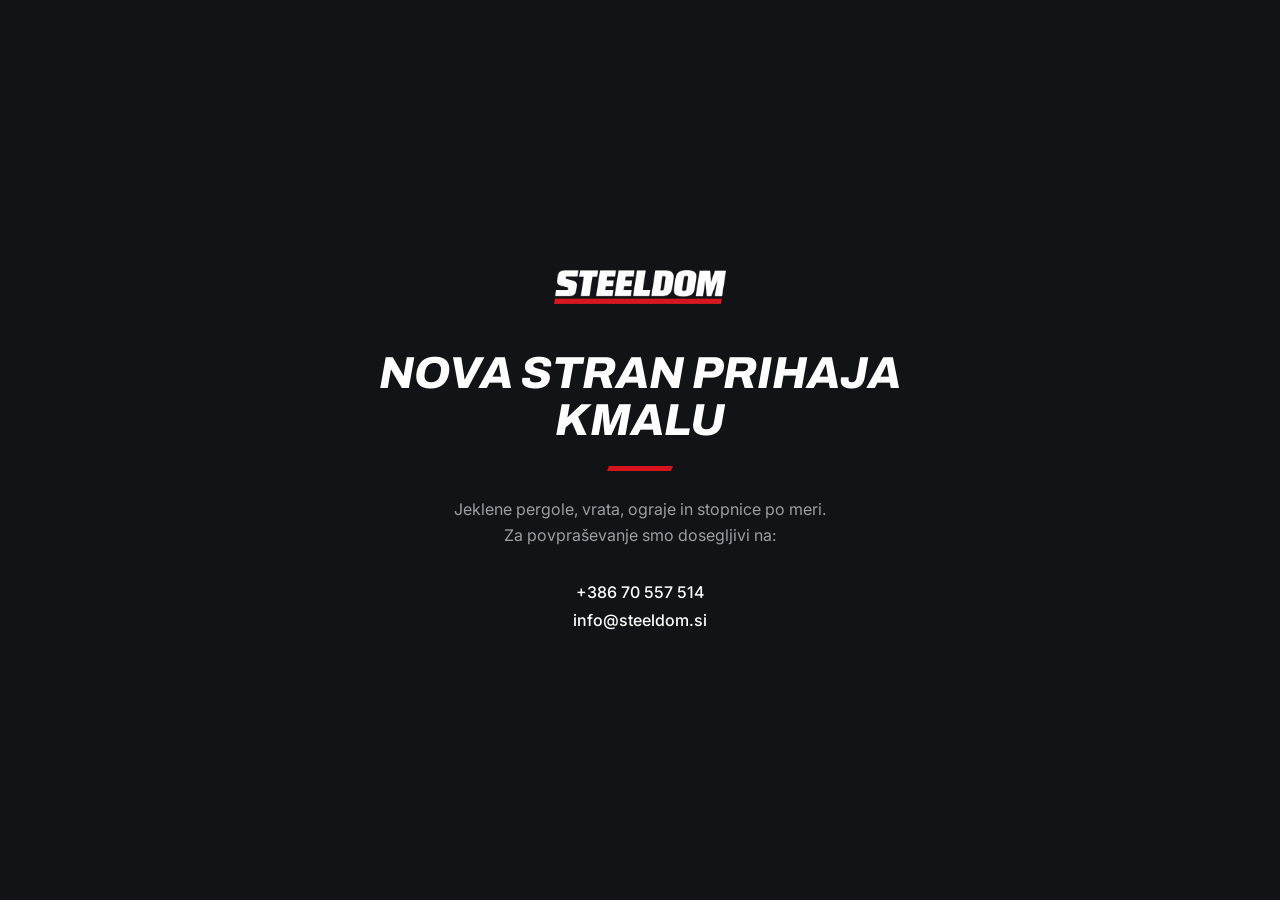
==== commit 8b4ce1a6: "Odstranjeni osebni in podjetniški podatki z začasne strani Co-Authored-By: Claude Opus 5.5 <noreply@" ====
--- a/index.html
+++ b/index.html
@@ -38,7 +38,6 @@
     <a href="tel:+38670557514">+386 70 557 514</a>
     <a href="mailto:info@steeldom.si">info@steeldom.si</a>
   </div>
-  <small>ARC METAL, Blaž Bratušek s.p., Zgornje Hoče 7, 2311 Hoče · <a href="/impressum.html">Impressum</a> · <a href="/privacy.html">Zasebnost</a></small>
 </main>
 </body>
 </html>
